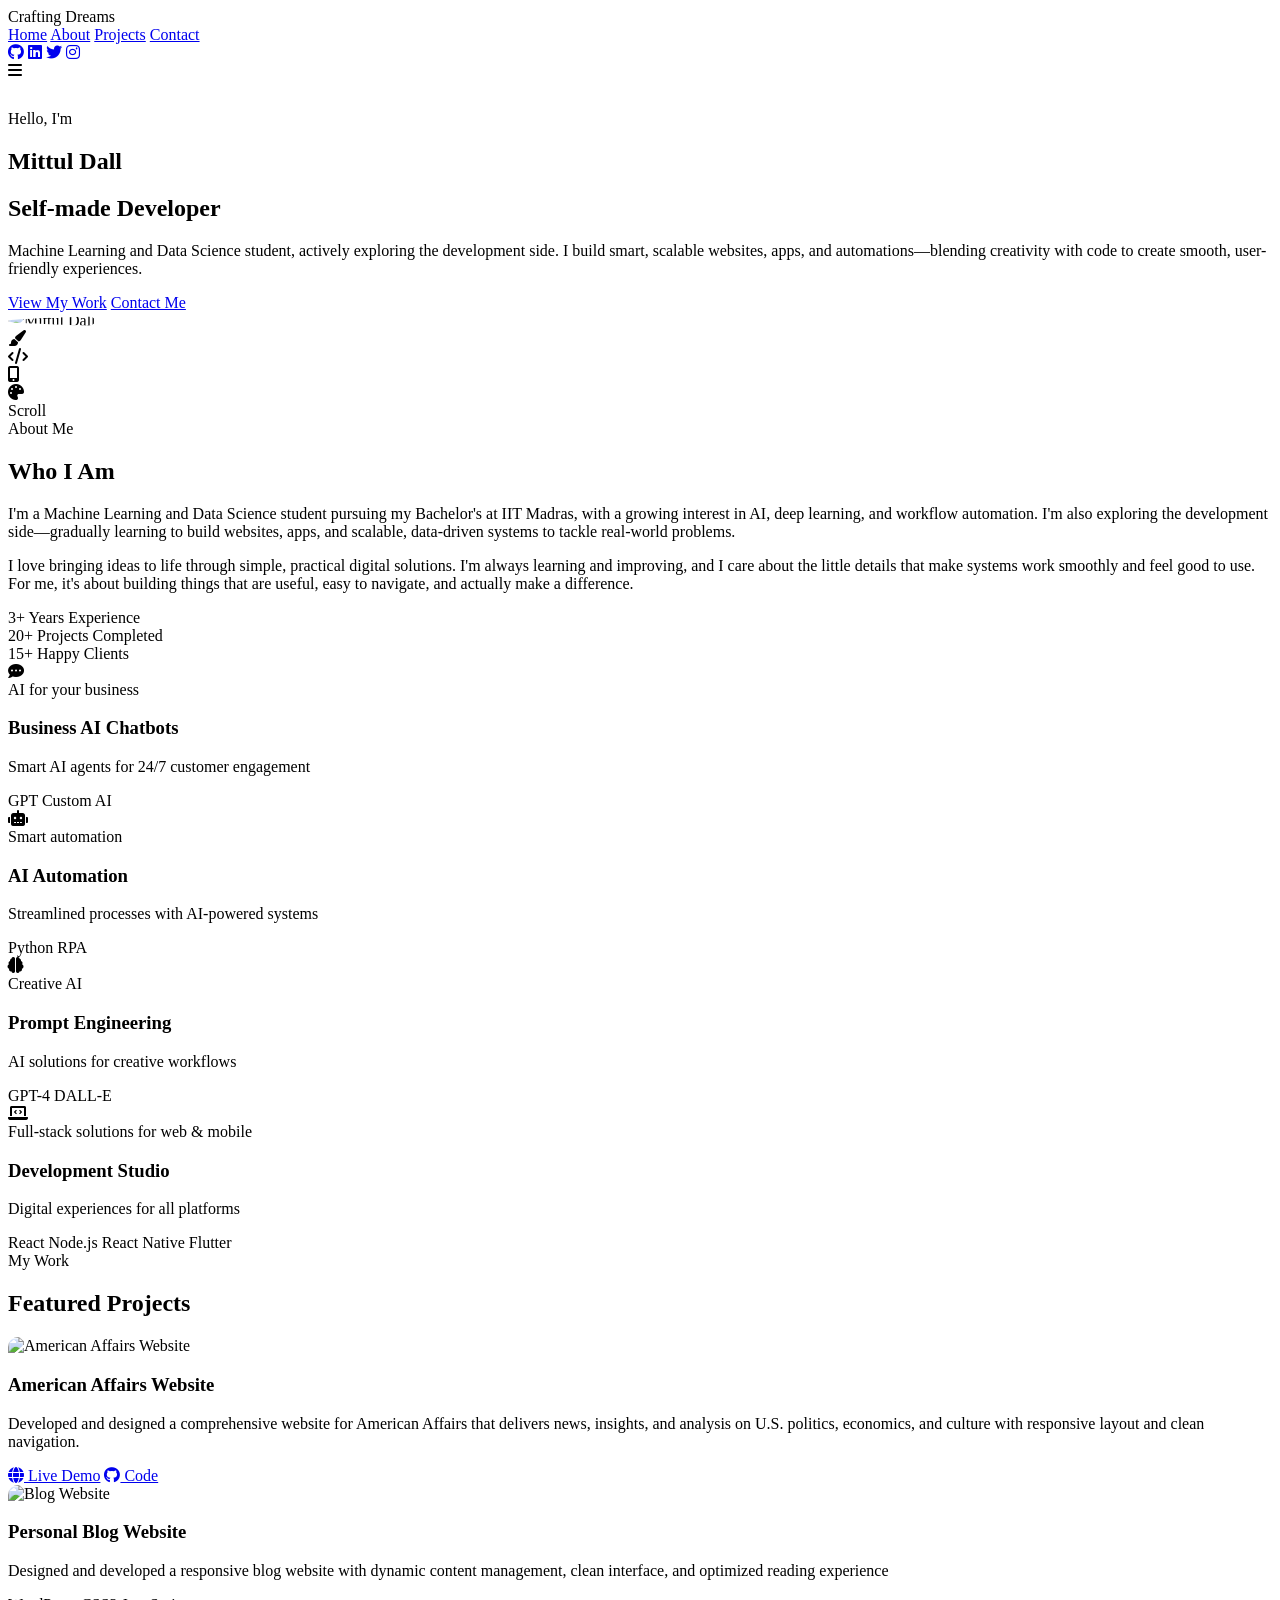
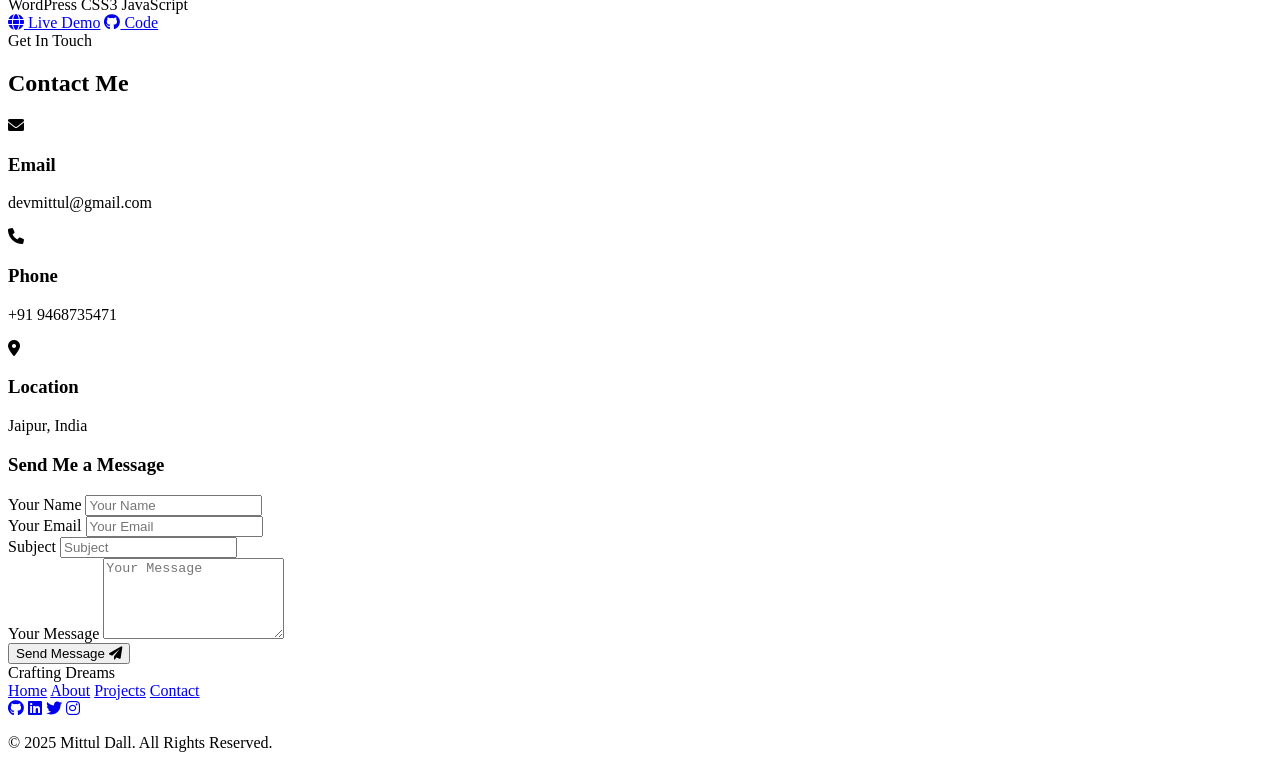
==== index.html @ f9910efc "Update website: Change 'Crafting Your Dreams' to 'Crafting Dreams' and fix navigation menu active st" ====
<!DOCTYPE html>
<!-- 
MAIN PORTFOLIO WEBSITE
This is the primary version of the portfolio with full features and styling.
-->
<html lang="en">
<head>
    <meta charset="UTF-8">
    <meta name="viewport" content="width=device-width, initial-scale=1.0, maximum-scale=1.0, user-scalable=no">
    <meta name="description" content="Mittul Dall - Creative Developer Portfolio showcasing web and app development projects">
    <title>My Portfolio | Creative Developer</title>
    
    <!-- Preload critical assets -->
    <link rel="preload" href="styles.css" as="style">
    <link rel="preload" href="web3.jpg" as="image">
    
    <link rel="stylesheet" href="styles.css">
    <link rel="stylesheet" href="https://cdnjs.cloudflare.com/ajax/libs/font-awesome/6.0.0/css/all.min.css">
    <link rel="preconnect" href="https://fonts.googleapis.com">
    <link rel="preconnect" href="https://fonts.gstatic.com" crossorigin>
    <link href="https://fonts.googleapis.com/css2?family=Poppins:wght@300;400;500;600;700;800&display=swap" rel="stylesheet">
</head>
<body>
    <div class="noise-overlay"></div>
    
    <!-- Navbar -->
    <nav>
        <div class="logo">
            <div class="glass-effect">
                <span>Crafting Dreams</span>
            </div>
        </div>
        <div class="menu-items">
            <div class="glass-effect">
                <a href="#home" class="active">Home</a>
                <a href="#about">About</a>
                <a href="#projects">Projects</a>
                <a href="#contact">Contact</a>
            </div>
        </div>
        <div class="social-icons">
            <div class="glass-effect">
                <a href="https://github.com" target="_blank" rel="noopener noreferrer"><i class="fab fa-github"></i></a>
                <a href="https://www.linkedin.com/in/immittul" target="_blank" rel="noopener noreferrer"><i class="fab fa-linkedin"></i></a>
                <a href="https://x.com/immittul?t=PJbpidlW1fuesGk-Flp80w&s=35" target="_blank" rel="noopener noreferrer"><i class="fab fa-twitter"></i></a>
                <a href="https://www.instagram.com/immittul/?igsh=eGRlY3hwYmtneWR5#" target="_blank" rel="noopener noreferrer"><i class="fab fa-instagram"></i></a>
            </div>
        </div>
        <div class="hamburger">
            <i class="fas fa-bars"></i>
        </div>
    </nav>

    <!-- Hero Section -->
    <section id="home" class="hero">
        <div class="container" style="padding-top: 30px;">
            <div class="animated-text">
                <div class="greeting">Hello, I'm</div>
                <h1 class="name">Mittul Dall</h1>
                <h2 class="profession"><span>Self-made</span> Developer</h2>
                <p class="description">Machine Learning and Data Science student, actively exploring the development side. I build smart, scalable websites, apps, and automations—blending creativity with code to create smooth, user-friendly experiences.</p>
                <div class="cta-buttons">
                    <a href="#projects" class="cta-primary">View My Work</a>
                    <a href="#contact" class="cta-secondary">Contact Me</a>
                </div>
            </div>
            <div class="hero-image">
                <div class="profile-image-container">
                    <div class="profile-image">
                        <!-- Profile image updated -->
                        <div class="profile-pic-container" style="border-radius: 50%; overflow: hidden;">
                          <img src="web3.jpg" alt="Mittul Dall" style="width: 100%; height: 100%; border-radius: 50%; object-fit: cover;">
                        </div>
                    </div>
                    <div class="orbiting-elements">
                        <div class="orbit-element html-icon"><i class="fas fa-paint-brush"></i></div>
                        <div class="orbit-element css-icon"><i class="fas fa-code"></i></div>
                        <div class="orbit-element js-icon"><i class="fas fa-mobile-alt"></i></div>
                        <div class="orbit-element react-icon"><i class="fas fa-palette"></i></div>
                    </div>
                </div>
            </div>
        </div>
        <div class="scroll-indicator">
            <span>Scroll</span>
            <div class="scroll-arrow"></div>
        </div>
    </section>

    <!-- About Section -->
    <section id="about" class="about">
        <div class="container">
            <div class="section-title">
                <span class="subtitle">About Me</span>
                <h2>Who I Am</h2>
            </div>
            <div class="about-content">
                <div class="about-text">
                    <p>I'm a Machine Learning and Data Science student pursuing my Bachelor's at IIT Madras, with a growing interest in AI, deep learning, and workflow automation. I'm also exploring the development side—gradually learning to build websites, apps, and scalable, data-driven systems to tackle real-world problems.</p>
                    <p>I love bringing ideas to life through simple, practical digital solutions. I'm always learning and improving, and I care about the little details that make systems work smoothly and feel good to use. For me, it's about building things that are useful, easy to navigate, and actually make a difference.</p>
                    <div class="stats">
                        <div class="stat-item">
                            <span class="stat-number">3+</span>
                            <span class="stat-label">Years Experience</span>
                        </div>
                        <div class="stat-item">
                            <span class="stat-number">20+</span>
                            <span class="stat-label">Projects Completed</span>
                        </div>
                        <div class="stat-item">
                            <span class="stat-number">15+</span>
                            <span class="stat-label">Happy Clients</span>
                        </div>
                    </div>
                </div>
            </div>
            <div class="about-cards">
                <div class="about-card glass-card chatbot-card">
                    <div class="card-icon"><i class="fas fa-comment-dots"></i></div>
                    <div class="chat-bubble">AI for your business</div>
                    <h3>Business AI Chatbots</h3>
                    <p>Smart AI agents for 24/7 customer engagement</p>
                    <div class="tech-tags">
                        <span>GPT</span>
                        <span>Custom AI</span>
                    </div>
                </div>
                <div class="about-card glass-card automation-card">
                    <div class="card-icon"><i class="fas fa-robot"></i></div>
                    <div class="chat-bubble">Smart automation</div>
                    <h3>AI Automation</h3>
                    <p>Streamlined processes with AI-powered systems</p>
                    <div class="tech-tags">
                        <span>Python</span>
                        <span>RPA</span>
                    </div>
                </div>
                <div class="about-card glass-card prompt-card">
                    <div class="card-icon"><i class="fas fa-brain"></i></div>
                    <div class="chat-bubble">Creative AI</div>
                    <h3>Prompt Engineering</h3>
                    <p>AI solutions for creative workflows</p>
                    <div class="tech-tags">
                        <span>GPT-4</span>
                        <span>DALL-E</span>
                    </div>
                </div>
                <div class="about-card glass-card dev-card">
                    <div class="card-icon"><i class="fas fa-laptop-code"></i></div>
                    <div class="chat-bubble">Full-stack solutions for web & mobile</div>
                    <h3>Development Studio</h3>
                    <p>Digital experiences for all platforms</p>
                    <div class="tech-tags">
                        <span>React</span>
                        <span>Node.js</span>
                        <span>React Native</span>
                        <span>Flutter</span>
                    </div>
                </div>

            </div>
        </div>
    </section>

    <!-- Projects Section -->
    <section id="projects" class="projects">
        <div class="section-title">
            <span class="subtitle">My Work</span>
            <h2>Featured Projects</h2>
        </div>
        <div class="projects-grid">
            <div class="project-card glass-card">
                <div class="project-image">
                    <img src="p1.png" alt="American Affairs Website" style="width: 100%; height: 100%; object-fit: cover; border-radius: 10px 10px 0 0;">
                </div>
                <div class="project-info">
                    <h3>American Affairs Website</h3>
                    <p>Developed and designed a comprehensive website for American Affairs that delivers news, insights, and analysis on U.S. politics, economics, and culture with responsive layout and clean navigation.</p>
                    <div class="project-links">
                        <a href="https://theamericanaffairs.com/" target="_blank" rel="noopener noreferrer" class="project-link"><i class="fas fa-globe"></i> Live Demo</a>
                        <a href="#" class="project-link"><i class="fab fa-github"></i> Code</a>
                    </div>
                </div>
            </div>
            <div class="project-card glass-card">
                <div class="project-image">
                    <img src="Author Logo Pen Writing.png" alt="Blog Website" style="width: 100%; height: 100%; object-fit: cover; border-radius: 10px 10px 0 0;">
                </div>
                <div class="project-info">
                    <h3>Personal Blog Website</h3>
                    <p>Designed and developed a responsive blog website with dynamic content management, clean interface, and optimized reading experience</p>
                    <div class="project-tech">
                        <span>WordPress</span>
                        <span>CSS3</span>
                        <span>JavaScript</span>
                    </div>
                    <div class="project-links">
                        <a href="#" class="project-link"><i class="fas fa-globe"></i> Live Demo</a>
                        <a href="#" class="project-link"><i class="fab fa-github"></i> Code</a>
                    </div>
                </div>
            </div>
        </div>
    </section>

    <!-- Contact Section -->
    <section id="contact" class="contact">
        <div class="container">
            <div class="section-title">
                <span class="subtitle">Get In Touch</span>
                <h2>Contact Me</h2>
            </div>
            <div class="contact-container">
                <div class="contact-info glass-card">
                    <div class="contact-item">
                        <div class="contact-icon">
                            <i class="fas fa-envelope"></i>
                        </div>
                        <div class="contact-details">
                            <h3>Email</h3>
                            <p>devmittul@gmail.com</p>
                        </div>
                    </div>
                    <div class="contact-divider"></div>
                    <div class="contact-item">
                        <div class="contact-icon">
                            <i class="fas fa-phone"></i>
                        </div>
                        <div class="contact-details">
                            <h3>Phone</h3>
                            <p>+91 9468735471</p>
                        </div>
                    </div>
                    <div class="contact-divider"></div>
                    <div class="contact-item">
                        <div class="contact-icon">
                            <i class="fas fa-map-marker-alt"></i>
                        </div>
                        <div class="contact-details">
                            <h3>Location</h3>
                            <p>Jaipur, India</p>
                        </div>
                    </div>
                </div>
                <div class="contact-form glass-card">
                    <h3>Send Me a Message</h3>
                    <form id="contactForm" action="https://formsubmit.co/devmittul@gmail.com" method="POST" autocomplete="on">
                        <!-- FormSubmit configuration -->
                        <input type="hidden" name="_subject" value="New message from your portfolio website!">
                        <input type="hidden" name="_captcha" value="false">
                        <input type="hidden" name="_next" value="thankyou.html">
                        <input type="hidden" name="_honey" style="display:none">
                        
                        <!-- Form fields -->
                        <div class="form-group">
                            <label for="name" class="visually-hidden">Your Name</label>
                            <input type="text" id="name" name="name" placeholder="Your Name" required autocomplete="name">
                        </div>
                        <div class="form-group">
                            <label for="email" class="visually-hidden">Your Email</label>
                            <input type="email" id="email" name="email" placeholder="Your Email" required autocomplete="email">
                        </div>
                        <div class="form-group">
                            <label for="subject" class="visually-hidden">Subject</label>
                            <input type="text" id="subject" name="subject" placeholder="Subject" required>
                        </div>
                        <div class="form-group">
                            <label for="message" class="visually-hidden">Your Message</label>
                            <textarea id="message" name="message" placeholder="Your Message" required rows="5"></textarea>
                        </div>
                        <button type="submit" class="submit-btn">Send Message <i class="fas fa-paper-plane"></i></button>
                    </form>
                </div>
            </div>
        </div>
    </section>

    <!-- Footer -->
    <footer>
        <div class="footer-content">
            <div class="footer-logo">
                <span>Crafting Dreams</span>
            </div>
            <div class="footer-links">
                <a href="#home">Home</a>
                <a href="#about">About</a>
                <a href="#projects">Projects</a>
                <a href="#contact">Contact</a>
            </div>
            <div class="footer-social">
                <a href="https://github.com" target="_blank" rel="noopener noreferrer"><i class="fab fa-github"></i></a>
                <a href="https://www.linkedin.com/in/immittul" target="_blank" rel="noopener noreferrer"><i class="fab fa-linkedin"></i></a>
                <a href="https://x.com/immittul?t=PJbpidlW1fuesGk-Flp80w&s=35" target="_blank" rel="noopener noreferrer"><i class="fab fa-twitter"></i></a>
                <a href="https://www.instagram.com/immittul/?igsh=eGRlY3hwYmtneWR5#" target="_blank" rel="noopener noreferrer"><i class="fab fa-instagram"></i></a>
            </div>
        </div>
        <div class="footer-bottom">
            <p>&copy; 2025 Mittul Dall. All Rights Reserved.</p>
        </div>
    </footer>

    <!-- Cursor Animation -->
    <div class="custom-cursor"></div>

    <!-- Scripts -->
    <script src="https://cdnjs.cloudflare.com/ajax/libs/gsap/3.11.4/gsap.min.js"></script>
    <script src="https://cdnjs.cloudflare.com/ajax/libs/gsap/3.11.4/ScrollTrigger.min.js"></script>
    <script>
        // Fallback for when GSAP isn't loaded
        if (typeof gsap === 'undefined') {
            console.warn('GSAP not loaded. Using basic functionality.');
            document.addEventListener('DOMContentLoaded', function() {
                document.body.style.display = 'block';
                document.body.style.opacity = '1';
            });
        }
    </script>
    <script src="script.js"></script>
</body>
</html>
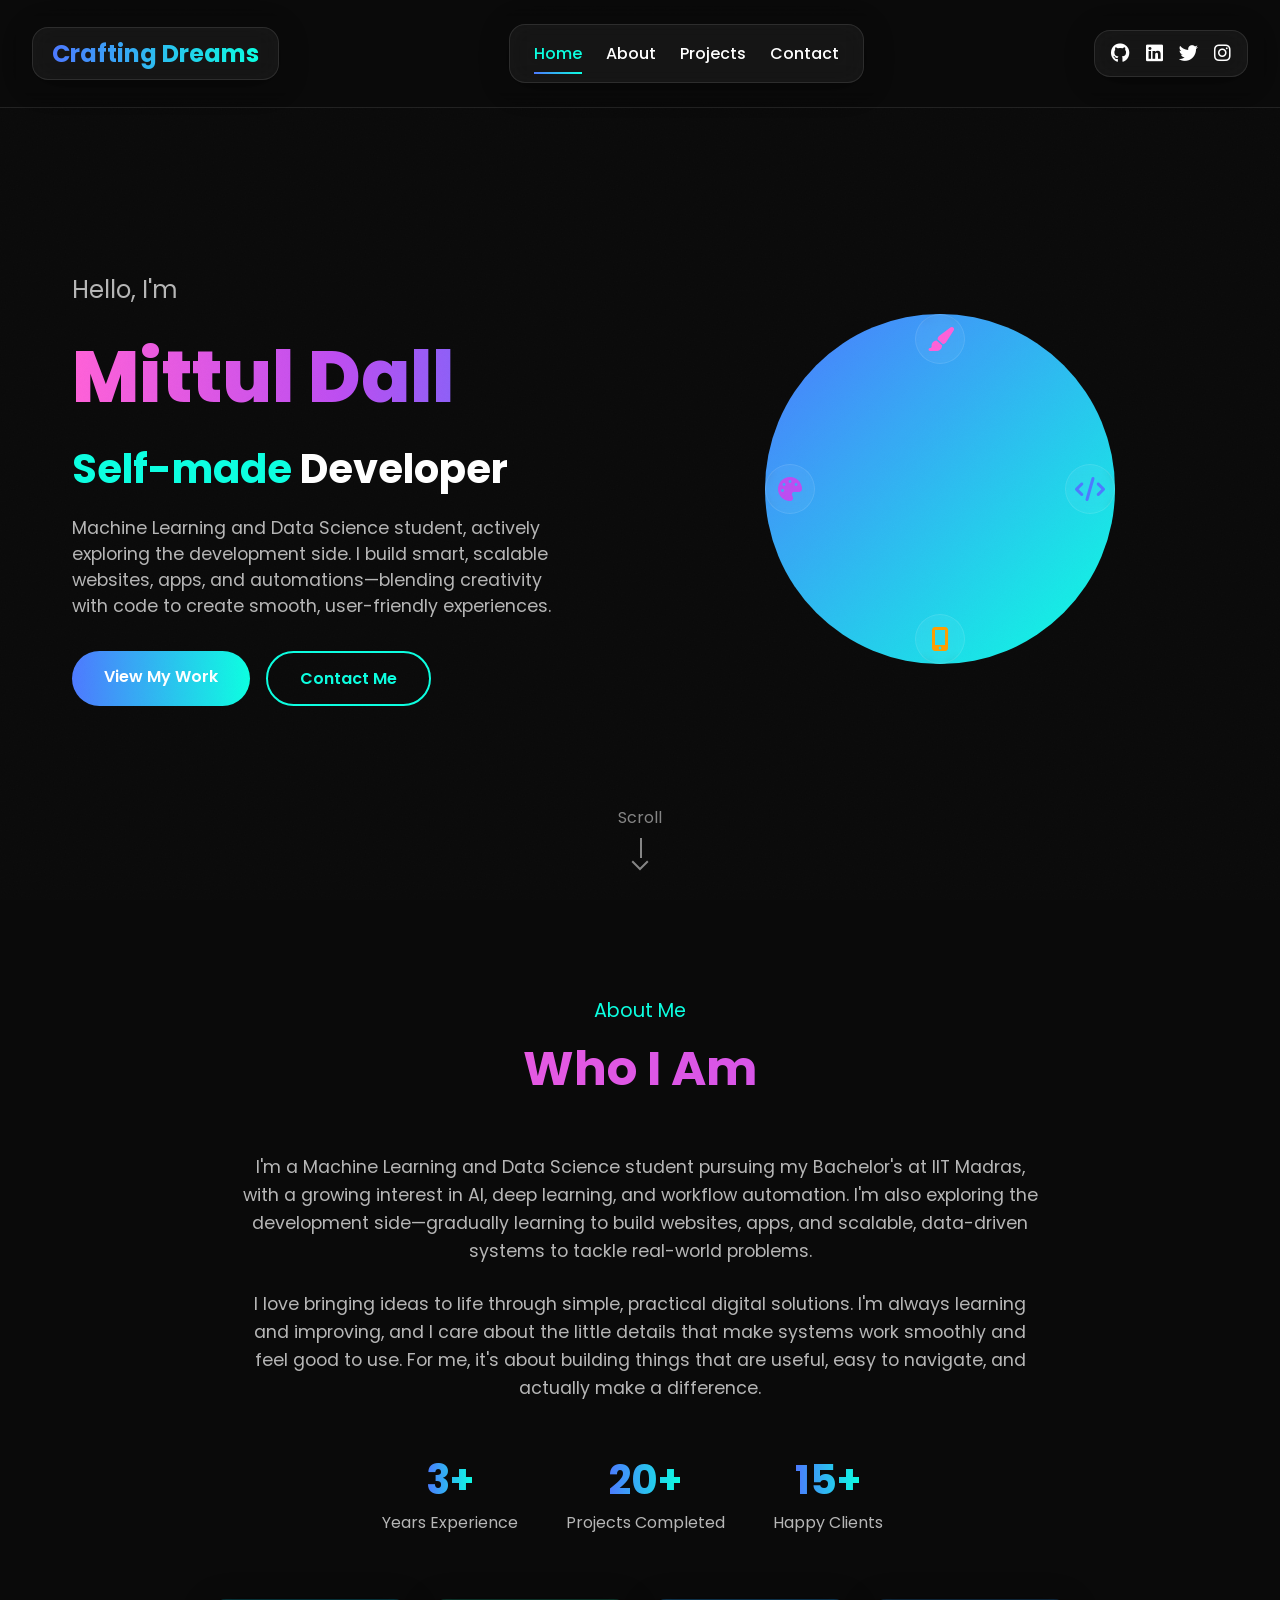
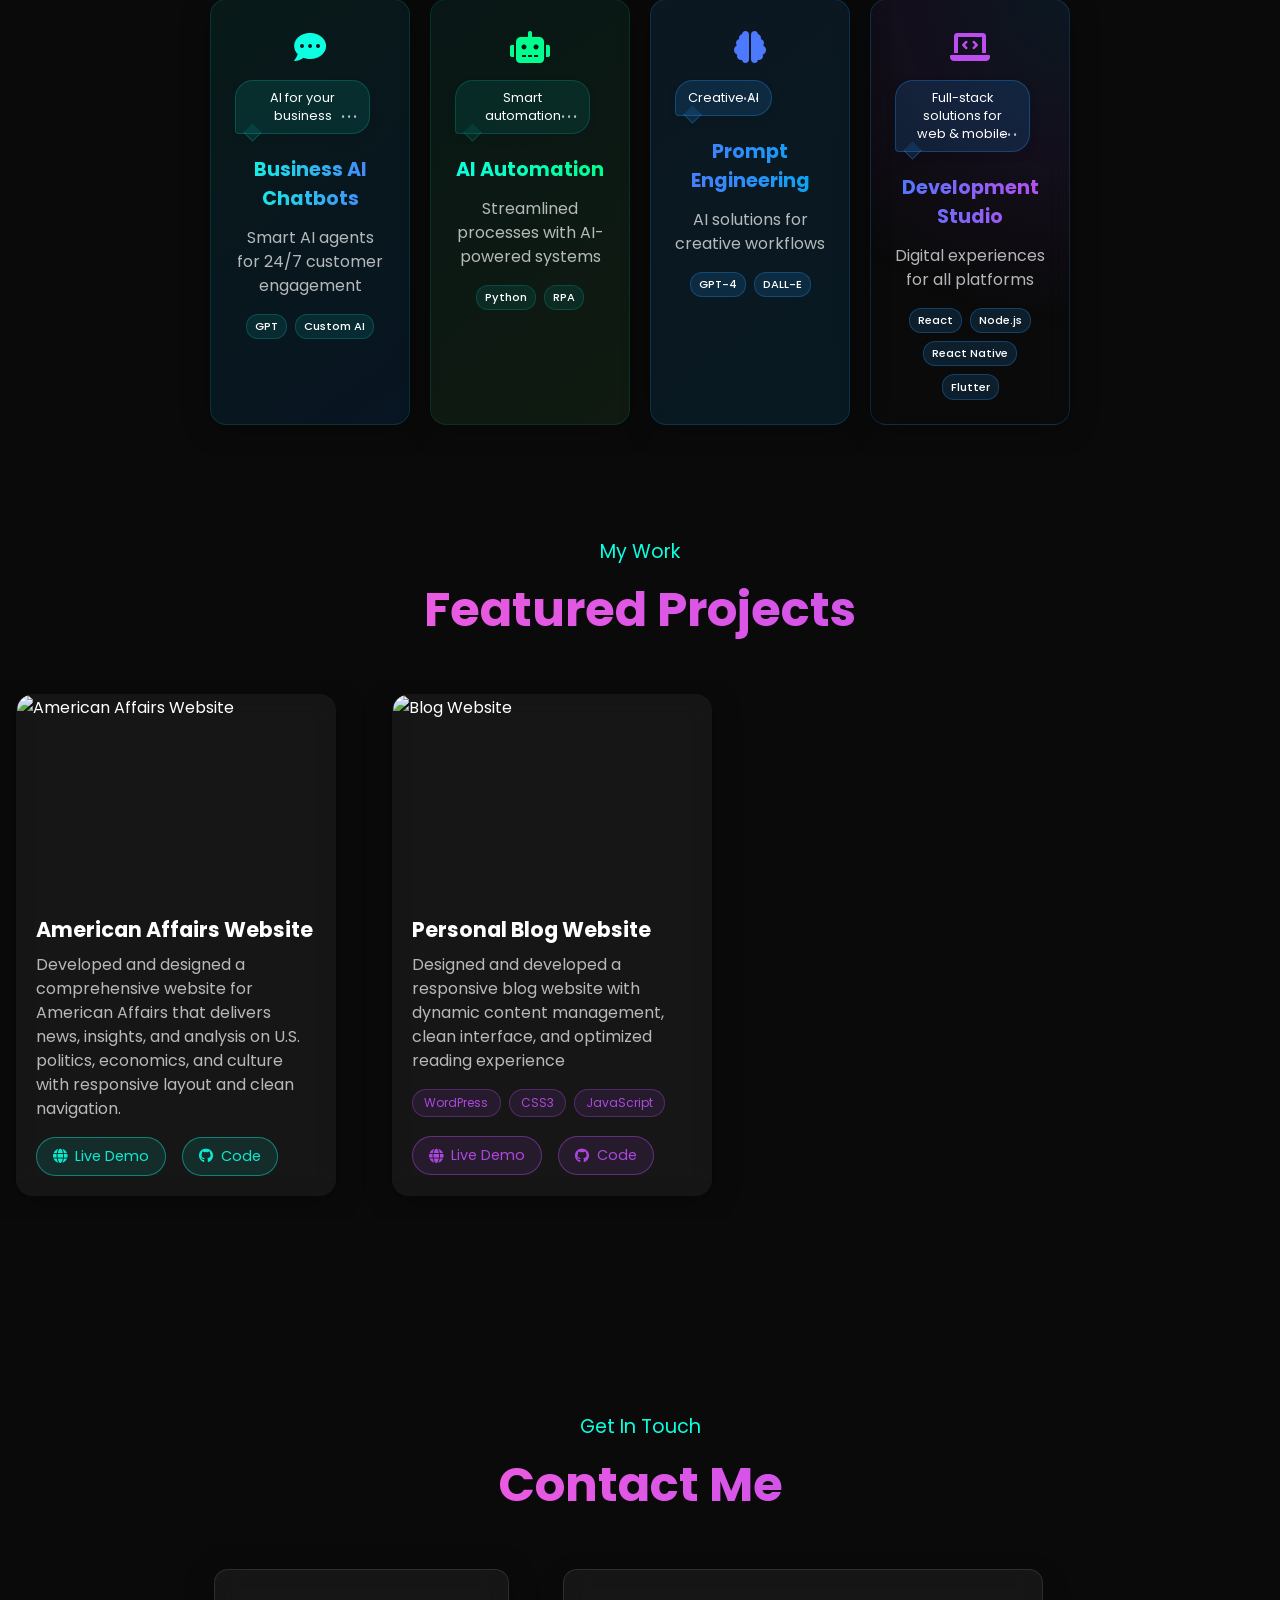
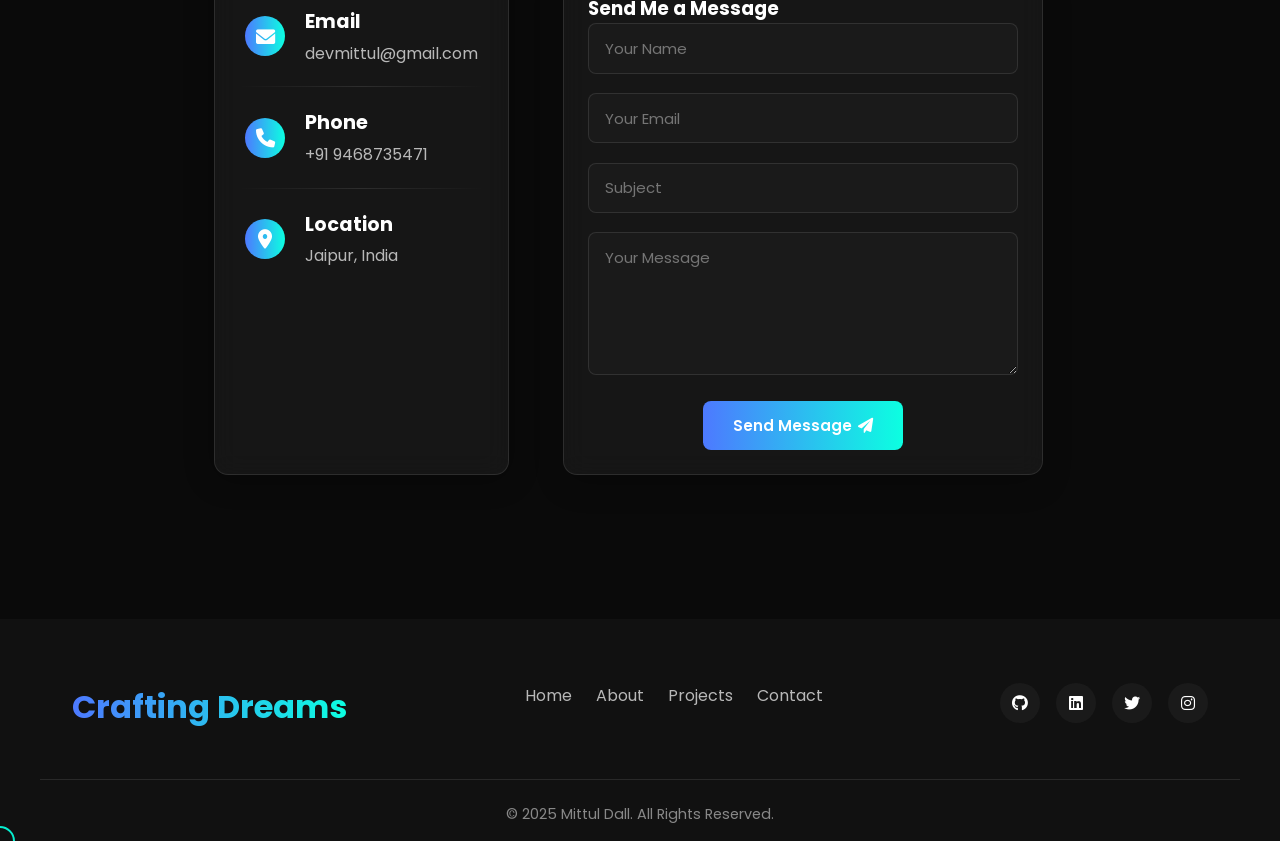
==== commit 4de91992: "feat: remove hamburger/mobile slide menu from HTML, JS, and CSS" ====
--- a/index.html
+++ b/index.html
@@ -4,25 +4,29 @@
 This is the primary version of the portfolio with full features and styling.
 -->
 <html lang="en">
+
 <head>
     <meta charset="UTF-8">
     <meta name="viewport" content="width=device-width, initial-scale=1.0, maximum-scale=1.0, user-scalable=no">
-    <meta name="description" content="Mittul Dall - Creative Developer Portfolio showcasing web and app development projects">
+    <meta name="description"
+        content="Mittul Dall - Creative Developer Portfolio showcasing web and app development projects">
     <title>My Portfolio | Creative Developer</title>
-    
+
     <!-- Preload critical assets -->
     <link rel="preload" href="styles.css" as="style">
     <link rel="preload" href="web3.jpg" as="image">
-    
+
     <link rel="stylesheet" href="styles.css">
     <link rel="stylesheet" href="https://cdnjs.cloudflare.com/ajax/libs/font-awesome/6.0.0/css/all.min.css">
     <link rel="preconnect" href="https://fonts.googleapis.com">
     <link rel="preconnect" href="https://fonts.gstatic.com" crossorigin>
-    <link href="https://fonts.googleapis.com/css2?family=Poppins:wght@300;400;500;600;700;800&display=swap" rel="stylesheet">
+    <link href="https://fonts.googleapis.com/css2?family=Poppins:wght@300;400;500;600;700;800&display=swap"
+        rel="stylesheet">
 </head>
+
 <body>
     <div class="noise-overlay"></div>
-    
+
     <!-- Navbar -->
     <nav>
         <div class="logo">
@@ -41,14 +45,15 @@
         <div class="social-icons">
             <div class="glass-effect">
                 <a href="https://github.com" target="_blank" rel="noopener noreferrer"><i class="fab fa-github"></i></a>
-                <a href="https://www.linkedin.com/in/immittul" target="_blank" rel="noopener noreferrer"><i class="fab fa-linkedin"></i></a>
-                <a href="https://x.com/immittul?t=PJbpidlW1fuesGk-Flp80w&s=35" target="_blank" rel="noopener noreferrer"><i class="fab fa-twitter"></i></a>
-                <a href="https://www.instagram.com/immittul/?igsh=eGRlY3hwYmtneWR5#" target="_blank" rel="noopener noreferrer"><i class="fab fa-instagram"></i></a>
-            </div>
-        </div>
-        <div class="hamburger">
-            <i class="fas fa-bars"></i>
-        </div>
+                <a href="https://www.linkedin.com/in/immittul" target="_blank" rel="noopener noreferrer"><i
+                        class="fab fa-linkedin"></i></a>
+                <a href="https://x.com/immittul?t=PJbpidlW1fuesGk-Flp80w&s=35" target="_blank"
+                    rel="noopener noreferrer"><i class="fab fa-twitter"></i></a>
+                <a href="https://www.instagram.com/immittul/?igsh=eGRlY3hwYmtneWR5#" target="_blank"
+                    rel="noopener noreferrer"><i class="fab fa-instagram"></i></a>
+            </div>
+        </div>
+
     </nav>
 
     <!-- Hero Section -->
@@ -58,7 +63,9 @@
                 <div class="greeting">Hello, I'm</div>
                 <h1 class="name">Mittul Dall</h1>
                 <h2 class="profession"><span>Self-made</span> Developer</h2>
-                <p class="description">Machine Learning and Data Science student, actively exploring the development side. I build smart, scalable websites, apps, and automations—blending creativity with code to create smooth, user-friendly experiences.</p>
+                <p class="description">Machine Learning and Data Science student, actively exploring the development
+                    side. I build smart, scalable websites, apps, and automations—blending creativity with code to
+                    create smooth, user-friendly experiences.</p>
                 <div class="cta-buttons">
                     <a href="#projects" class="cta-primary">View My Work</a>
                     <a href="#contact" class="cta-secondary">Contact Me</a>
@@ -69,7 +76,8 @@
                     <div class="profile-image">
                         <!-- Profile image updated -->
                         <div class="profile-pic-container" style="border-radius: 50%; overflow: hidden;">
-                          <img src="web3.jpg" alt="Mittul Dall" style="width: 100%; height: 100%; border-radius: 50%; object-fit: cover;">
+                            <img src="web3.jpg" alt="Mittul Dall"
+                                style="width: 100%; height: 100%; border-radius: 50%; object-fit: cover;">
                         </div>
                     </div>
                     <div class="orbiting-elements">
@@ -96,8 +104,14 @@
             </div>
             <div class="about-content">
                 <div class="about-text">
-                    <p>I'm a Machine Learning and Data Science student pursuing my Bachelor's at IIT Madras, with a growing interest in AI, deep learning, and workflow automation. I'm also exploring the development side—gradually learning to build websites, apps, and scalable, data-driven systems to tackle real-world problems.</p>
-                    <p>I love bringing ideas to life through simple, practical digital solutions. I'm always learning and improving, and I care about the little details that make systems work smoothly and feel good to use. For me, it's about building things that are useful, easy to navigate, and actually make a difference.</p>
+                    <p>I'm a Machine Learning and Data Science student pursuing my Bachelor's at IIT Madras, with a
+                        growing interest in AI, deep learning, and workflow automation. I'm also exploring the
+                        development side—gradually learning to build websites, apps, and scalable, data-driven systems
+                        to tackle real-world problems.</p>
+                    <p>I love bringing ideas to life through simple, practical digital solutions. I'm always learning
+                        and improving, and I care about the little details that make systems work smoothly and feel good
+                        to use. For me, it's about building things that are useful, easy to navigate, and actually make
+                        a difference.</p>
                     <div class="stats">
                         <div class="stat-item">
                             <span class="stat-number">3+</span>
@@ -171,24 +185,30 @@
         <div class="projects-grid">
             <div class="project-card glass-card">
                 <div class="project-image">
-                    <img src="p1.png" alt="American Affairs Website" style="width: 100%; height: 100%; object-fit: cover; border-radius: 10px 10px 0 0;">
+                    <img src="p1.png" alt="American Affairs Website"
+                        style="width: 100%; height: 100%; object-fit: cover; border-radius: 10px 10px 0 0;">
                 </div>
                 <div class="project-info">
                     <h3>American Affairs Website</h3>
-                    <p>Developed and designed a comprehensive website for American Affairs that delivers news, insights, and analysis on U.S. politics, economics, and culture with responsive layout and clean navigation.</p>
+                    <p>Developed and designed a comprehensive website for American Affairs that delivers news, insights,
+                        and analysis on U.S. politics, economics, and culture with responsive layout and clean
+                        navigation.</p>
                     <div class="project-links">
-                        <a href="https://theamericanaffairs.com/" target="_blank" rel="noopener noreferrer" class="project-link"><i class="fas fa-globe"></i> Live Demo</a>
+                        <a href="https://theamericanaffairs.com/" target="_blank" rel="noopener noreferrer"
+                            class="project-link"><i class="fas fa-globe"></i> Live Demo</a>
                         <a href="#" class="project-link"><i class="fab fa-github"></i> Code</a>
                     </div>
                 </div>
             </div>
             <div class="project-card glass-card">
                 <div class="project-image">
-                    <img src="Author Logo Pen Writing.png" alt="Blog Website" style="width: 100%; height: 100%; object-fit: cover; border-radius: 10px 10px 0 0;">
+                    <img src="Author Logo Pen Writing.png" alt="Blog Website"
+                        style="width: 100%; height: 100%; object-fit: cover; border-radius: 10px 10px 0 0;">
                 </div>
                 <div class="project-info">
                     <h3>Personal Blog Website</h3>
-                    <p>Designed and developed a responsive blog website with dynamic content management, clean interface, and optimized reading experience</p>
+                    <p>Designed and developed a responsive blog website with dynamic content management, clean
+                        interface, and optimized reading experience</p>
                     <div class="project-tech">
                         <span>WordPress</span>
                         <span>CSS3</span>
@@ -244,21 +264,24 @@
                 </div>
                 <div class="contact-form glass-card">
                     <h3>Send Me a Message</h3>
-                    <form id="contactForm" action="https://formsubmit.co/devmittul@gmail.com" method="POST" autocomplete="on">
+                    <form id="contactForm" action="https://formsubmit.co/devmittul@gmail.com" method="POST"
+                        autocomplete="on">
                         <!-- FormSubmit configuration -->
                         <input type="hidden" name="_subject" value="New message from your portfolio website!">
                         <input type="hidden" name="_captcha" value="false">
                         <input type="hidden" name="_next" value="thankyou.html">
                         <input type="hidden" name="_honey" style="display:none">
-                        
+
                         <!-- Form fields -->
                         <div class="form-group">
                             <label for="name" class="visually-hidden">Your Name</label>
-                            <input type="text" id="name" name="name" placeholder="Your Name" required autocomplete="name">
+                            <input type="text" id="name" name="name" placeholder="Your Name" required
+                                autocomplete="name">
                         </div>
                         <div class="form-group">
                             <label for="email" class="visually-hidden">Your Email</label>
-                            <input type="email" id="email" name="email" placeholder="Your Email" required autocomplete="email">
+                            <input type="email" id="email" name="email" placeholder="Your Email" required
+                                autocomplete="email">
                         </div>
                         <div class="form-group">
                             <label for="subject" class="visually-hidden">Subject</label>
@@ -266,9 +289,11 @@
                         </div>
                         <div class="form-group">
                             <label for="message" class="visually-hidden">Your Message</label>
-                            <textarea id="message" name="message" placeholder="Your Message" required rows="5"></textarea>
-                        </div>
-                        <button type="submit" class="submit-btn">Send Message <i class="fas fa-paper-plane"></i></button>
+                            <textarea id="message" name="message" placeholder="Your Message" required
+                                rows="5"></textarea>
+                        </div>
+                        <button type="submit" class="submit-btn">Send Message <i
+                                class="fas fa-paper-plane"></i></button>
                     </form>
                 </div>
             </div>
@@ -289,9 +314,12 @@
             </div>
             <div class="footer-social">
                 <a href="https://github.com" target="_blank" rel="noopener noreferrer"><i class="fab fa-github"></i></a>
-                <a href="https://www.linkedin.com/in/immittul" target="_blank" rel="noopener noreferrer"><i class="fab fa-linkedin"></i></a>
-                <a href="https://x.com/immittul?t=PJbpidlW1fuesGk-Flp80w&s=35" target="_blank" rel="noopener noreferrer"><i class="fab fa-twitter"></i></a>
-                <a href="https://www.instagram.com/immittul/?igsh=eGRlY3hwYmtneWR5#" target="_blank" rel="noopener noreferrer"><i class="fab fa-instagram"></i></a>
+                <a href="https://www.linkedin.com/in/immittul" target="_blank" rel="noopener noreferrer"><i
+                        class="fab fa-linkedin"></i></a>
+                <a href="https://x.com/immittul?t=PJbpidlW1fuesGk-Flp80w&s=35" target="_blank"
+                    rel="noopener noreferrer"><i class="fab fa-twitter"></i></a>
+                <a href="https://www.instagram.com/immittul/?igsh=eGRlY3hwYmtneWR5#" target="_blank"
+                    rel="noopener noreferrer"><i class="fab fa-instagram"></i></a>
             </div>
         </div>
         <div class="footer-bottom">
@@ -309,7 +337,7 @@
         // Fallback for when GSAP isn't loaded
         if (typeof gsap === 'undefined') {
             console.warn('GSAP not loaded. Using basic functionality.');
-            document.addEventListener('DOMContentLoaded', function() {
+            document.addEventListener('DOMContentLoaded', function () {
                 document.body.style.display = 'block';
                 document.body.style.opacity = '1';
             });
@@ -317,4 +345,5 @@
     </script>
     <script src="script.js"></script>
 </body>
-</html>
+
+</html>
--- a/styles.css
+++ b/styles.css
@@ -0,0 +1,2794 @@
+/* Variables */
+:root {
+  /* Dark Theme Base Colors */
+  --bg-primary: #0a0a0a;
+  --bg-secondary: #111111;
+  --bg-tertiary: #1a1a1a;
+
+  /* Crayon Vibrant Colors */
+  --crayon-pink: #ff61d8;
+  --crayon-purple: #bd4df1;
+  --crayon-blue: #4d79ff;
+  --crayon-lightblue: #03a9f4;
+  --crayon-teal: #0cffe1;
+  --crayon-green: #00ff8f;
+  --crayon-yellow: #ffee00;
+  --crayon-orange: #ff9e00;
+  --crayon-red: #ff5757;
+
+  /* Glass Effect Colors */
+  --glass-bg: rgba(255, 255, 255, 0.05);
+  --glass-border: rgba(255, 255, 255, 0.1);
+  --glass-highlight: rgba(255, 255, 255, 0.15);
+  --glass-shadow: rgba(0, 0, 0, 0.3);
+
+  /* Text Colors */
+  --text-primary: #ffffff;
+  --text-secondary: rgba(255, 255, 255, 0.7);
+  --text-tertiary: rgba(255, 255, 255, 0.5);
+
+  /* Fonts */
+  --font-primary: 'Poppins', sans-serif;
+
+  /* Breakpoints */
+  --mobile-sm: 320px;
+  --mobile: 480px;
+  --tablet: 768px;
+  --desktop: 1024px;
+  --desktop-lg: 1200px;
+}
+
+/* Global Styles */
+* {
+  margin: 0;
+  padding: 0;
+  box-sizing: border-box;
+}
+
+/* Animation-ready class for elements that will be animated */
+.animate-on-scroll {
+  opacity: 1;
+  /* Changed from 0 to prevent disappearing effect */
+}
+
+/* Card animation - no disappearing effect */
+.glass-card {
+  opacity: 1;
+  transform: translateY(0);
+  transition: transform 0.8s cubic-bezier(0.34, 1.56, 0.64, 1);
+}
+
+/* Remove staggered delays */
+.about-card:nth-child(1),
+.project-card:nth-child(1) {
+  transition-delay: 0s;
+}
+
+.about-card:nth-child(2),
+.project-card:nth-child(2) {
+  transition-delay: 0s;
+}
+
+.about-card:nth-child(3),
+.project-card:nth-child(3) {
+  transition-delay: 0s;
+}
+
+.about-card:nth-child(4),
+.project-card:nth-child(4) {
+  transition-delay: 0s;
+}
+
+html {
+  scroll-behavior: smooth;
+  font-size: 16px;
+}
+
+body {
+  font-family: var(--font-primary);
+  background-color: var(--bg-primary);
+  color: var(--text-primary);
+  overflow-x: hidden;
+  position: relative;
+  display: block;
+  visibility: visible;
+}
+
+a {
+  text-decoration: none;
+  color: inherit;
+  transition: all 0.3s ease;
+}
+
+ul,
+li {
+  list-style: none;
+}
+
+.container {
+  width: 100%;
+  max-width: 1200px;
+  margin: 0 auto;
+  padding: 0 2rem;
+  box-sizing: border-box;
+}
+
+@media (max-width: 480px) {
+  .container {
+    padding: 0 1rem;
+  }
+}
+
+section {
+  padding: 6rem 0;
+  position: relative;
+}
+
+/* Noise Overlay */
+.noise-overlay {
+  position: fixed;
+  top: 0;
+  left: 0;
+  width: 100%;
+  height: 100%;
+  background-image: url('[data-uri]');
+  pointer-events: none;
+  z-index: 100;
+  opacity: 0.4;
+}
+
+/* Glass Effect Styles */
+.glass-effect,
+.glass-card {
+  background: var(--glass-bg);
+  backdrop-filter: blur(12px);
+  -webkit-backdrop-filter: blur(12px);
+  border-radius: 16px;
+  border: 1px solid var(--glass-border);
+  box-shadow: 0 4px 30px var(--glass-shadow);
+  overflow: hidden;
+  position: relative;
+  will-change: transform;
+  /* Add will-change for better performance */
+  transform: translateZ(0);
+  /* Force hardware acceleration */
+}
+
+.glass-effect::before,
+.glass-card::before {
+  content: '';
+  position: absolute;
+  top: 0;
+  left: -50%;
+  width: 100%;
+  height: 100%;
+  background: linear-gradient(90deg,
+      transparent,
+      var(--glass-highlight),
+      transparent);
+  transform: skewX(-25deg);
+  transition: 0.5s;
+  opacity: 0;
+}
+
+.glass-effect:hover::before,
+.glass-card:hover::before {
+  left: 100%;
+  opacity: 0.3;
+}
+
+/* Enhanced glass card effects with neon */
+.glass-card {
+  transition: all 0.5s cubic-bezier(0.175, 0.885, 0.32, 1.275);
+  position: relative;
+  overflow: hidden;
+  z-index: 1;
+  box-shadow: 0 10px 30px rgba(0, 0, 0, 0.2);
+  border: 1px solid transparent;
+  background: rgba(10, 10, 10, 0.5);
+}
+
+/* Neon border effect */
+.glass-card::after {
+  content: '';
+  position: absolute;
+  inset: 0;
+  background: radial-gradient(circle at top right,
+      rgba(255, 255, 255, 0.1),
+      transparent 70%);
+  opacity: 0;
+  transition: opacity 0.5s ease;
+  z-index: -1;
+  box-shadow: 0 0 15px 2px rgba(12, 255, 225, 0.3);
+}
+
+.glass-card:hover {
+  transform: translateY(-15px) scale(1.02);
+  box-shadow:
+    0 0 5px rgba(12, 255, 225, 0.3),
+    0 0 15px rgba(12, 255, 225, 0.2),
+    0 0 30px rgba(12, 255, 225, 0.1);
+  border: 1px solid rgba(12, 255, 225, 0.5);
+  animation: neonPulse 2s infinite alternate;
+}
+
+@keyframes neonPulse {
+  0% {
+    box-shadow:
+      0 0 5px rgba(12, 255, 225, 0.3),
+      0 0 15px rgba(12, 255, 225, 0.2),
+      0 0 30px rgba(12, 255, 225, 0.1);
+  }
+
+  100% {
+    box-shadow:
+      0 0 10px rgba(12, 255, 225, 0.5),
+      0 0 25px rgba(12, 255, 225, 0.3),
+      0 0 50px rgba(12, 255, 225, 0.2);
+  }
+}
+
+.glass-card:hover::after {
+  opacity: 1;
+}
+
+/* Particle effects for cards */
+.glass-card::before {
+  content: '';
+  position: absolute;
+  top: -50%;
+  left: -50%;
+  width: 200%;
+  height: 200%;
+  background-image:
+    radial-gradient(circle at 30% 20%, rgba(255, 255, 255, 0.1) 0%, transparent 8%),
+    radial-gradient(circle at 70% 60%, rgba(255, 255, 255, 0.1) 0%, transparent 10%),
+    radial-gradient(circle at 40% 80%, rgba(255, 255, 255, 0.08) 0%, transparent 15%),
+    radial-gradient(circle at 80% 10%, rgba(255, 255, 255, 0.08) 0%, transparent 12%);
+  opacity: 0;
+  transition: opacity 0.5s ease, transform 10s linear;
+  z-index: -1;
+  pointer-events: none;
+}
+
+.glass-card:hover::before {
+  opacity: 1;
+  transform: rotate(10deg);
+  animation: particleFloat 15s infinite linear;
+}
+
+@keyframes particleFloat {
+  0% {
+    transform: translateY(0) rotate(0deg);
+  }
+
+  50% {
+    transform: translateY(-20px) rotate(5deg);
+  }
+
+  100% {
+    transform: translateY(0) rotate(10deg);
+  }
+}
+
+/* Navbar */
+nav {
+  display: flex;
+  justify-content: space-between;
+  align-items: center;
+  padding: 1.5rem 2rem;
+  position: fixed;
+  top: 0;
+  left: 0;
+  width: 100%;
+  z-index: 1000;
+  backdrop-filter: blur(10px);
+  -webkit-backdrop-filter: blur(10px);
+  border-bottom: 1px solid var(--glass-border);
+  background: rgba(10, 10, 10, 0.8);
+}
+
+.logo .glass-effect {
+  padding: 0.5rem 1.2rem;
+}
+
+.logo span {
+  font-weight: 700;
+  font-size: 1.5rem;
+  background: linear-gradient(to right, var(--crayon-blue), var(--crayon-teal));
+  -webkit-background-clip: text;
+  -webkit-text-fill-color: transparent;
+  background-clip: text;
+}
+
+.menu-items .glass-effect {
+  display: flex;
+  gap: 1.5rem;
+  padding: 0.5rem 1.5rem;
+  position: relative;
+  /* Add position relative */
+  z-index: 10;
+  /* Add z-index to ensure it stays above content when scrolling */
+}
+
+.menu-items a {
+  position: relative;
+  font-weight: 500;
+  padding: 0.5rem 0;
+  z-index: 2;
+  /* Ensure links are clickable */
+  display: inline-block;
+  /* Better touch/click target */
+}
+
+.menu-items a::after {
+  content: '';
+  position: absolute;
+  bottom: 0;
+  left: 0;
+  width: 0;
+  height: 2px;
+  background: linear-gradient(to right, var(--crayon-blue), var(--crayon-teal));
+  transition: width 0.3s ease;
+}
+
+.menu-items a:hover::after,
+.menu-items a.active::after {
+  width: 100%;
+}
+
+.menu-items a.active {
+  color: var(--crayon-teal);
+}
+
+.social-icons .glass-effect {
+  display: flex;
+  gap: 1rem;
+  padding: 0.5rem 1rem;
+}
+
+.social-icons a {
+  font-size: 1.2rem;
+  transition: color 0.3s ease;
+}
+
+.social-icons a:hover {
+  color: var(--crayon-teal);
+}
+
+/* Hero Section */
+.hero {
+  min-height: 100vh;
+  display: flex;
+  flex-direction: column;
+  justify-content: center;
+  position: relative;
+  overflow: hidden;
+  padding: 6rem 0 3rem;
+}
+
+.hero .container {
+  display: flex;
+  align-items: center;
+  justify-content: space-between;
+  gap: 4rem;
+  flex-wrap: wrap;
+}
+
+@media (max-width: 768px) {
+  .hero {
+    padding: 5rem 0 2rem;
+  }
+
+  .hero .container {
+    flex-direction: column-reverse;
+    gap: 2rem;
+    text-align: center;
+  }
+}
+
+@media (max-width: 480px) {
+  .hero {
+    padding: 4rem 0 1.5rem;
+  }
+}
+
+.animated-text {
+  flex: 1;
+  min-width: 300px;
+}
+
+.greeting {
+  font-size: 1.5rem;
+  color: var(--text-secondary);
+  margin-bottom: 1rem;
+  opacity: 1;
+}
+
+.name {
+  font-size: 4.5rem;
+  font-weight: 800;
+  margin-bottom: 0.5rem;
+  background: linear-gradient(to right, var(--crayon-pink), var(--crayon-purple), var(--crayon-blue));
+  -webkit-background-clip: text;
+  -webkit-text-fill-color: transparent;
+  background-clip: text;
+  opacity: 1;
+}
+
+.profession {
+  font-size: 2.5rem;
+  font-weight: 700;
+  margin-bottom: 1rem;
+  opacity: 1;
+}
+
+.profession span {
+  color: var(--crayon-teal);
+}
+
+.description {
+  font-size: 1.1rem;
+  color: var(--text-secondary);
+  margin-bottom: 2rem;
+  max-width: 500px;
+  opacity: 1;
+}
+
+.cta-buttons {
+  display: flex;
+  gap: 1rem;
+  margin-top: 2rem;
+  opacity: 1;
+}
+
+.cta-primary,
+.cta-secondary {
+  padding: 0.8rem 2rem;
+  border-radius: 50px;
+  font-weight: 600;
+  transition: transform 0.3s ease, box-shadow 0.3s ease;
+}
+
+.cta-primary {
+  background: linear-gradient(to right, var(--crayon-blue), var(--crayon-teal));
+  color: var(--text-primary);
+}
+
+.cta-secondary {
+  border: 2px solid var(--crayon-teal);
+  color: var(--crayon-teal);
+}
+
+.cta-primary:hover,
+.cta-secondary:hover {
+  transform: translateY(-5px);
+  box-shadow: 0 5px 15px rgba(12, 255, 225, 0.3);
+}
+
+.hero-image {
+  flex: 1;
+  display: flex;
+  justify-content: center;
+  align-items: center;
+  min-width: 300px;
+}
+
+.profile-image-container {
+  position: relative;
+}
+
+.profile-image {
+  width: 350px;
+  height: 350px;
+  border-radius: 50%;
+  background: linear-gradient(135deg, var(--crayon-blue), var(--crayon-teal));
+  display: flex;
+  align-items: center;
+  justify-content: center;
+  padding: 5px;
+  opacity: 1;
+  overflow: hidden;
+}
+
+.profile-pic-container {
+  width: 100%;
+  height: 100%;
+  display: flex;
+  align-items: center;
+  justify-content: center;
+  border-radius: 50%;
+  overflow: hidden;
+}
+
+.profile-pic-container img {
+  width: 100%;
+  height: 100%;
+  object-fit: cover;
+  border-radius: 50%;
+}
+
+.image-placeholder {
+  width: 100%;
+  height: 100%;
+  border-radius: 50%;
+  background-color: var(--bg-secondary);
+  display: flex;
+  align-items: center;
+  justify-content: center;
+  font-size: 1.5rem;
+  color: var(--text-tertiary);
+}
+
+.orbiting-elements {
+  position: absolute;
+  top: 0;
+  left: 0;
+  width: 100%;
+  height: 100%;
+}
+
+.orbit-element {
+  position: absolute;
+  width: 50px;
+  height: 50px;
+  border-radius: 50%;
+  display: flex;
+  align-items: center;
+  justify-content: center;
+  font-size: 1.5rem;
+  background: var(--glass-bg);
+  backdrop-filter: blur(5px);
+  -webkit-backdrop-filter: blur(5px);
+  border: 1px solid var(--glass-border);
+  animation: orbit 10s linear infinite;
+  opacity: 1;
+}
+
+.html-icon {
+  top: 0;
+  left: 50%;
+  transform: translateX(-50%);
+  color: var(--crayon-pink);
+  animation-delay: 0s;
+}
+
+.css-icon {
+  top: 50%;
+  right: 0;
+  transform: translateY(-50%);
+  color: var(--crayon-blue);
+  animation-delay: -2.5s;
+}
+
+.js-icon {
+  bottom: 0;
+  left: 50%;
+  transform: translateX(-50%);
+  color: var(--crayon-orange);
+  animation-delay: -5s;
+}
+
+.react-icon {
+  top: 50%;
+  left: 0;
+  transform: translateY(-50%);
+  color: var(--crayon-purple);
+  animation-delay: -7.5s;
+}
+
+@keyframes orbit {
+  0% {
+    transform: rotate(0deg) translateX(175px) rotate(0deg);
+  }
+
+  100% {
+    transform: rotate(360deg) translateX(175px) rotate(-360deg);
+  }
+}
+
+.scroll-indicator {
+  position: absolute;
+  bottom: 2rem;
+  left: 50%;
+  transform: translateX(-50%);
+  display: flex;
+  flex-direction: column;
+  align-items: center;
+  color: var(--text-tertiary);
+  animation: fadeInUp 2s infinite;
+}
+
+.scroll-arrow {
+  width: 20px;
+  height: 30px;
+  margin-top: 0.5rem;
+  position: relative;
+}
+
+.scroll-arrow::before {
+  content: '';
+  position: absolute;
+  top: 0;
+  left: 50%;
+  width: 2px;
+  height: 20px;
+  background-color: var(--text-tertiary);
+  animation: scrollDown 2s infinite;
+}
+
+.scroll-arrow::after {
+  content: '';
+  position: absolute;
+  bottom: 0;
+  left: 50%;
+  width: 10px;
+  height: 10px;
+  border-right: 2px solid var(--text-tertiary);
+  border-bottom: 2px solid var(--text-tertiary);
+  transform: translateX(-50%) rotate(45deg);
+}
+
+@keyframes scrollDown {
+
+  0%,
+  100% {
+    height: 20px;
+    top: 0;
+  }
+
+  50% {
+    height: 25px;
+    top: -5px;
+  }
+}
+
+@keyframes fadeInUp {
+
+  0%,
+  100% {
+    opacity: 0.3;
+    transform: translate(-50%, 10px);
+  }
+
+  50% {
+    opacity: 1;
+    transform: translate(-50%, 0);
+  }
+}
+
+/* Section Styles */
+.section-title {
+  text-align: center;
+  margin-bottom: 3rem;
+}
+
+/* Projects Section specific adjustments */
+.projects .section-title {
+  margin-bottom: 2rem;
+}
+
+.section-title .subtitle {
+  font-size: 1.2rem;
+  color: var(--crayon-teal);
+  margin-bottom: 0.5rem;
+  display: block;
+}
+
+.section-title h2 {
+  font-size: 3rem;
+  font-weight: 700;
+  background: linear-gradient(to right, var(--crayon-pink), var(--crayon-purple));
+  -webkit-background-clip: text;
+  -webkit-text-fill-color: transparent;
+  background-clip: text;
+}
+
+/* About Section */
+.about-content {
+  display: flex;
+  flex-direction: column;
+  align-items: center;
+  text-align: center;
+  gap: 3rem;
+  max-width: 1200px;
+  margin: 0 auto;
+}
+
+.about-text {
+  flex: 1;
+  min-width: 300px;
+  max-width: 800px;
+  margin-bottom: 2rem;
+  text-align: center;
+}
+
+.about-text p {
+  color: var(--text-secondary);
+  margin-bottom: 1.5rem;
+  font-size: 1.1rem;
+  line-height: 1.6;
+  max-width: 800px;
+  margin-left: auto;
+  margin-right: auto;
+}
+
+.stats {
+  display: flex;
+  flex-wrap: wrap;
+  gap: 2rem;
+  margin-top: 3rem;
+  justify-content: center;
+}
+
+.stat-item {
+  display: flex;
+  flex-direction: column;
+  align-items: center;
+  margin-right: 1rem;
+}
+
+.stat-number {
+  font-size: 2.5rem;
+  font-weight: 700;
+  background: linear-gradient(to right, var(--crayon-blue), var(--crayon-teal));
+  -webkit-background-clip: text;
+  -webkit-text-fill-color: transparent;
+  background-clip: text;
+}
+
+.stat-label {
+  font-size: 1rem;
+  color: var(--text-secondary);
+}
+
+/* Aesthetic Scrollbar Styling */
+::-webkit-scrollbar {
+  height: 8px;
+  width: 8px;
+}
+
+::-webkit-scrollbar-track {
+  background: var(--bg-secondary);
+  border-radius: 10px;
+}
+
+::-webkit-scrollbar-thumb {
+  background: linear-gradient(to right, var(--crayon-blue), var(--crayon-teal));
+  border-radius: 10px;
+  border: 2px solid var(--bg-secondary);
+}
+
+::-webkit-scrollbar-thumb:hover {
+  background: linear-gradient(to right, var(--crayon-teal), var(--crayon-blue));
+  box-shadow: 0 0 8px var(--crayon-teal);
+}
+
+/* Firefox Scrollbar */
+* {
+  scrollbar-width: thin;
+  scrollbar-color: var(--crayon-teal) var(--bg-secondary);
+}
+
+/* Locked about cards with equal spacing */
+.about-cards {
+  display: flex;
+  justify-content: center;
+  align-items: stretch;
+  width: 100%;
+  max-width: 1200px;
+  margin: 0 auto;
+  padding: 2rem 0;
+  gap: 20px;
+  /* Fixed equal spacing between cards */
+  overflow-x: auto;
+  overflow-y: hidden;
+  scrollbar-width: thin;
+  scroll-snap-type: x mandatory;
+  /* Adds snap points for better scrolling */
+}
+
+.about-cards::-webkit-scrollbar {
+  height: 8px;
+}
+
+.about-cards::-webkit-scrollbar-thumb {
+  background: linear-gradient(to right, var(--crayon-blue), var(--crayon-teal));
+  border-radius: 10px;
+}
+
+.about-card {
+  width: 200px;
+  /* Fixed width */
+  min-width: 200px;
+  flex: 0 0 200px;
+  /* Prevent growing or shrinking */
+  padding: 1.5rem;
+  background: var(--glass-bg);
+  backdrop-filter: blur(12px);
+  -webkit-backdrop-filter: blur(12px);
+  border-radius: 16px;
+  border: 1px solid var(--glass-border);
+  box-shadow: 0 4px 30px var(--glass-shadow);
+  transition: transform 0.3s ease, box-shadow 0.3s ease;
+  display: flex;
+  flex-direction: column;
+  align-items: center;
+  text-align: center;
+  margin: 0;
+  /* Remove any margin that might affect spacing */
+  scroll-snap-align: center;
+  /* Align with snap points */
+  position: relative;
+  overflow: hidden;
+}
+
+.about-card::before {
+  content: '';
+  position: absolute;
+  top: 0;
+  left: 0;
+  width: 100%;
+  height: 100%;
+  background: radial-gradient(circle at top right, rgba(255, 255, 255, 0.05) 0%, transparent 70%);
+  z-index: -1;
+}
+
+.about-card .card-icon {
+  animation: float 3s ease-in-out infinite;
+  font-size: 2rem;
+  margin-bottom: 0.5rem;
+}
+
+.about-card h3 {
+  margin-top: 0.5rem;
+}
+
+/* Card Type Styling */
+/* Chatbot Card */
+.chatbot-card {
+  background: linear-gradient(145deg, rgba(0, 169, 157, 0.1), rgba(0, 123, 255, 0.1));
+  border: 1px solid rgba(0, 169, 157, 0.2);
+}
+
+.chatbot-card::before {
+  background: radial-gradient(circle at top right, rgba(0, 169, 157, 0.1) 0%, transparent 70%);
+}
+
+.chatbot-card .card-icon {
+  color: var(--crayon-teal);
+}
+
+.chatbot-card h3 {
+  background: linear-gradient(to right, var(--crayon-teal), var(--crayon-blue));
+  -webkit-background-clip: text;
+  -webkit-text-fill-color: transparent;
+  background-clip: text;
+}
+
+/* Web Development Card */
+.web-card {
+  background: linear-gradient(145deg, rgba(255, 102, 0, 0.1), rgba(255, 153, 0, 0.1));
+  border: 1px solid rgba(255, 102, 0, 0.2);
+}
+
+.web-card::before {
+  background: radial-gradient(circle at top right, rgba(255, 102, 0, 0.1) 0%, transparent 70%);
+}
+
+.web-card .card-icon {
+  color: var(--crayon-orange);
+}
+
+.web-card h3 {
+  background: linear-gradient(to right, var(--crayon-orange), var(--crayon-yellow));
+  -webkit-background-clip: text;
+  -webkit-text-fill-color: transparent;
+  background-clip: text;
+}
+
+/* Dev Card */
+.dev-card {
+  background: radial-gradient(circle at top right, rgba(33, 150, 243, 0.1), rgba(103, 58, 183, 0.1), transparent 70%);
+  border: 1px solid rgba(33, 150, 243, 0.2);
+}
+
+.dev-card::before {
+  background: rgba(33, 150, 243, 0.1);
+  border: 1px solid rgba(33, 150, 243, 0.2);
+}
+
+.dev-card .card-icon i {
+  color: var(--crayon-purple);
+}
+
+.dev-card h3 {
+  background: linear-gradient(to right, var(--crayon-blue), var(--crayon-purple));
+  -webkit-background-clip: text;
+  -webkit-text-fill-color: transparent;
+  background-clip: text;
+}
+
+/* App Development Card */
+.app-card {
+  background: linear-gradient(145deg, rgba(103, 58, 183, 0.1), rgba(156, 39, 176, 0.1));
+  border: 1px solid rgba(103, 58, 183, 0.2);
+}
+
+.app-card::before {
+  background: radial-gradient(circle at top right, rgba(103, 58, 183, 0.1) 0%, transparent 70%);
+}
+
+.app-card .card-icon {
+  color: var(--crayon-purple);
+}
+
+.app-card h3 {
+  background: linear-gradient(to right, var(--crayon-purple), var(--crayon-pink));
+  -webkit-background-clip: text;
+  -webkit-text-fill-color: transparent;
+  background-clip: text;
+}
+
+/* Automation Card */
+.automation-card {
+  background: linear-gradient(145deg, rgba(0, 150, 136, 0.1), rgba(76, 175, 80, 0.1));
+  border: 1px solid rgba(0, 150, 136, 0.2);
+}
+
+.automation-card::before {
+  background: radial-gradient(circle at top right, rgba(0, 150, 136, 0.1) 0%, transparent 70%);
+}
+
+.automation-card .card-icon {
+  color: var(--crayon-green);
+}
+
+.automation-card h3 {
+  background: linear-gradient(to right, var(--crayon-teal), var(--crayon-green));
+  -webkit-background-clip: text;
+  -webkit-text-fill-color: transparent;
+  background-clip: text;
+}
+
+/* Prompt Engineering Card */
+.prompt-card {
+  background: linear-gradient(145deg, rgba(33, 150, 243, 0.1), rgba(3, 169, 244, 0.1));
+  border: 1px solid rgba(33, 150, 243, 0.2);
+}
+
+.prompt-card::before {
+  background: radial-gradient(circle at top right, rgba(33, 150, 243, 0.1) 0%, transparent 70%);
+}
+
+.prompt-card .card-icon {
+  color: var(--crayon-blue);
+}
+
+.prompt-card h3 {
+  background: linear-gradient(to right, var(--crayon-blue), var(--crayon-lightblue));
+  -webkit-background-clip: text;
+  -webkit-text-fill-color: transparent;
+  background-clip: text;
+}
+
+.chat-bubble {
+  border-radius: 18px 18px 18px 4px;
+  padding: 8px 12px;
+  font-size: 0.8rem;
+  color: var(--text-primary);
+  margin-bottom: 0.8rem;
+  position: relative;
+  max-width: 90%;
+  align-self: flex-start;
+  animation: typingAnimation 2s infinite;
+  transition: all 0.4s ease;
+  transform-origin: left bottom;
+  box-shadow: 0 4px 10px rgba(0, 0, 0, 0.1);
+}
+
+.about-card:hover .chat-bubble {
+  transform: scale(1.1) translateY(-5px);
+  box-shadow:
+    0 0 5px rgba(var(--neon-color), 0.4),
+    0 0 10px rgba(var(--neon-color), 0.3),
+    0 0 15px rgba(var(--neon-color), 0.2);
+  animation: typingAnimationFast 1.2s infinite;
+  text-shadow: 0 0 5px rgba(var(--neon-color), 0.5);
+  border-color: rgba(var(--neon-color), 0.7);
+}
+
+@keyframes typingAnimationFast {
+
+  0%,
+  100% {
+    opacity: 1;
+  }
+
+  50% {
+    opacity: 0.8;
+  }
+}
+
+.chat-bubble::before {
+  content: '•••';
+  position: absolute;
+  bottom: 8px;
+  right: 10px;
+  font-size: 10px;
+  letter-spacing: 2px;
+  opacity: 0.7;
+  animation: neonDotPulse 1.5s infinite;
+}
+
+@keyframes neonDotPulse {
+
+  0%,
+  100% {
+    opacity: 0.7;
+    text-shadow: none;
+  }
+
+  50% {
+    opacity: 1;
+    text-shadow: 0 0 5px rgba(var(--neon-color), 0.7), 0 0 10px rgba(var(--neon-color), 0.5);
+  }
+}
+
+.chat-bubble::after {
+  content: '';
+  position: absolute;
+  bottom: -6px;
+  left: 10px;
+  width: 12px;
+  height: 12px;
+  transform: rotate(45deg);
+  transition: all 0.4s ease;
+}
+
+.about-card:hover .chat-bubble::after {
+  transform: rotate(45deg) scale(1.1);
+  box-shadow:
+    0 0 5px rgba(var(--neon-color), 0.4),
+    0 0 10px rgba(var(--neon-color), 0.3);
+}
+
+/* Chat bubble styling for each card type */
+.chatbot-card .chat-bubble {
+  background: rgba(0, 169, 157, 0.15);
+  border: 1px solid rgba(0, 169, 157, 0.3);
+}
+
+.chatbot-card .chat-bubble::after {
+  background: rgba(0, 169, 157, 0.15);
+  border-right: 1px solid rgba(0, 169, 157, 0.3);
+  border-bottom: 1px solid rgba(0, 169, 157, 0.3);
+}
+
+.dev-card .chat-bubble {
+  background: rgba(33, 150, 243, 0.15);
+  border: 1px solid rgba(33, 150, 243, 0.3);
+}
+
+.dev-card .chat-bubble::after {
+  background: rgba(33, 150, 243, 0.15);
+  border-right: 1px solid rgba(33, 150, 243, 0.3);
+  border-bottom: 1px solid rgba(33, 150, 243, 0.3);
+}
+
+.app-card .chat-bubble {
+  background: rgba(103, 58, 183, 0.15);
+  border: 1px solid rgba(103, 58, 183, 0.3);
+}
+
+.app-card .chat-bubble::after {
+  background: rgba(103, 58, 183, 0.15);
+  border-right: 1px solid rgba(103, 58, 183, 0.3);
+  border-bottom: 1px solid rgba(103, 58, 183, 0.3);
+}
+
+.automation-card .chat-bubble {
+  background: rgba(0, 150, 136, 0.15);
+  border: 1px solid rgba(0, 150, 136, 0.3);
+}
+
+.automation-card .chat-bubble::after {
+  background: rgba(0, 150, 136, 0.15);
+  border-right: 1px solid rgba(0, 150, 136, 0.3);
+  border-bottom: 1px solid rgba(0, 150, 136, 0.3);
+}
+
+.prompt-card .chat-bubble {
+  background: rgba(33, 150, 243, 0.15);
+  border: 1px solid rgba(33, 150, 243, 0.3);
+}
+
+.prompt-card .chat-bubble::after {
+  background: rgba(33, 150, 243, 0.15);
+  border-right: 1px solid rgba(33, 150, 243, 0.3);
+  border-bottom: 1px solid rgba(33, 150, 243, 0.3);
+}
+
+@keyframes float {
+
+  0%,
+  100% {
+    transform: translateY(0);
+  }
+
+  50% {
+    transform: translateY(-10px);
+  }
+}
+
+@keyframes typingAnimation {
+
+  0%,
+  100% {
+    opacity: 1;
+  }
+
+  50% {
+    opacity: 0.7;
+  }
+}
+
+.tech-tags {
+  display: flex;
+  flex-wrap: wrap;
+  justify-content: center;
+  gap: 0.5rem;
+  margin-top: 1rem;
+}
+
+.tech-tags span {
+  font-size: 0.7rem;
+  padding: 0.2rem 0.5rem;
+  border-radius: 12px;
+  color: var(--text-primary);
+  font-weight: 500;
+  transition: all 0.3s ease;
+}
+
+.tech-tags span:hover {
+  transform: translateY(-2px);
+}
+
+/* Tech tags styling for each card type */
+.chatbot-card .tech-tags span {
+  background: rgba(0, 169, 157, 0.15);
+  border: 1px solid rgba(0, 169, 157, 0.3);
+}
+
+.chatbot-card .tech-tags span:hover {
+  background: rgba(0, 169, 157, 0.3);
+}
+
+.dev-card .tech-tags span {
+  background: rgba(33, 150, 243, 0.15);
+  border: 1px solid rgba(33, 150, 243, 0.3);
+}
+
+.dev-card .tech-tags span:hover {
+  background: rgba(33, 150, 243, 0.3);
+}
+
+.app-card .tech-tags span {
+  background: rgba(103, 58, 183, 0.15);
+  border: 1px solid rgba(103, 58, 183, 0.3);
+}
+
+.app-card .tech-tags span:hover {
+  background: rgba(103, 58, 183, 0.3);
+}
+
+.automation-card .tech-tags span {
+  background: rgba(0, 150, 136, 0.15);
+  border: 1px solid rgba(0, 150, 136, 0.3);
+}
+
+.automation-card .tech-tags span:hover {
+  background: rgba(0, 150, 136, 0.3);
+}
+
+.prompt-card .tech-tags span {
+  background: rgba(33, 150, 243, 0.15);
+  border: 1px solid rgba(33, 150, 243, 0.3);
+}
+
+.prompt-card .tech-tags span:hover {
+  background: rgba(33, 150, 243, 0.3);
+}
+
+.about-card {
+  transition: all 0.6s cubic-bezier(0.34, 1.56, 0.64, 1);
+  position: relative;
+  overflow: hidden;
+  /* Remove disappearing animation */
+}
+
+/* Neon color variations for different cards */
+.chatbot-card {
+  --neon-color: 12, 255, 225;
+}
+
+.automation-card {
+  --neon-color: 0, 255, 143;
+}
+
+.prompt-card {
+  --neon-color: 77, 121, 255;
+}
+
+.dev-card {
+  --neon-color: 189, 77, 241;
+}
+
+/* Remove animation delays */
+.about-card:nth-child(1) {}
+
+.about-card:nth-child(2) {}
+
+.about-card:nth-child(3) {}
+
+.about-card:nth-child(4) {}
+
+/* Keep the keyframes for reference but we won't use them */
+@keyframes cardAppear {
+  from {
+    opacity: 0;
+    transform: translateY(30px);
+  }
+
+  to {
+    opacity: 1;
+    transform: translateY(0);
+  }
+}
+
+.about-card:hover {
+  transform: translateY(-15px) scale(1.03);
+  box-shadow:
+    0 0 5px rgba(var(--neon-color), 0.3),
+    0 0 15px rgba(var(--neon-color), 0.2),
+    0 0 30px rgba(var(--neon-color), 0.1);
+  border: 1px solid rgba(var(--neon-color), 0.5);
+  animation: neonCardPulse 2s infinite alternate;
+}
+
+@keyframes neonCardPulse {
+  0% {
+    box-shadow:
+      0 0 5px rgba(var(--neon-color), 0.3),
+      0 0 15px rgba(var(--neon-color), 0.2),
+      0 0 30px rgba(var(--neon-color), 0.1);
+  }
+
+  100% {
+    box-shadow:
+      0 0 10px rgba(var(--neon-color), 0.5),
+      0 0 25px rgba(var(--neon-color), 0.3),
+      0 0 50px rgba(var(--neon-color), 0.2);
+  }
+}
+
+.about-card:before {
+  content: '';
+  position: absolute;
+  top: -100%;
+  left: -100%;
+  width: 300%;
+  height: 300%;
+  background: radial-gradient(circle, rgba(255, 255, 255, 0.1) 0%, transparent 70%);
+  transition: all 0.5s ease;
+  z-index: -1;
+}
+
+.about-card:hover:before {
+  top: -50%;
+  left: -50%;
+}
+
+.card-icon {
+  font-size: 2.5rem;
+  margin-bottom: 1rem;
+  color: var(--crayon-teal);
+  transition: all 0.5s ease;
+  transform-origin: center;
+}
+
+.about-card:hover .card-icon {
+  transform: scale(1.2) rotate(5deg);
+  filter: drop-shadow(0 0 8px rgba(12, 255, 225, 0.5));
+}
+
+.about-card h3 {
+  font-size: 1.2rem;
+  margin-bottom: 0.8rem;
+  color: var(--text-primary);
+  transition: all 0.3s ease;
+}
+
+.about-card:hover h3 {
+  transform: scale(1.05);
+  text-shadow: 0 0 10px rgba(255, 255, 255, 0.3);
+}
+
+.about-card p {
+  color: var(--text-secondary);
+  font-size: 1rem;
+  line-height: 1.5;
+  transition: all 0.3s ease;
+}
+
+.about-card:hover p {
+  color: var(--text-primary);
+}
+
+/* Skills Section */
+.skills-container {
+  display: flex;
+  flex-direction: column;
+  gap: 3rem;
+}
+
+.skill-group h3 {
+  font-size: 1.8rem;
+  margin-bottom: 1.5rem;
+  background: linear-gradient(to right, var(--crayon-pink), var(--crayon-purple));
+  -webkit-background-clip: text;
+  -webkit-text-fill-color: transparent;
+  background-clip: text;
+}
+
+.skill-cards {
+  display: flex;
+  flex-wrap: wrap;
+  gap: 1.5rem;
+}
+
+.skill-card {
+  flex: 1;
+  min-width: 200px;
+  padding: 1.5rem;
+  display: flex;
+  flex-direction: column;
+  align-items: center;
+  transition: transform 0.3s ease;
+}
+
+.skill-card:hover {
+  transform: translateY(-5px);
+}
+
+.skill-card i {
+  font-size: 2.5rem;
+  margin-bottom: 1rem;
+}
+
+.skill-card i.fa-html5 {
+  color: var(--crayon-orange);
+}
+
+.skill-card i.fa-css3-alt {
+  color: var(--crayon-blue);
+}
+
+.skill-card i.fa-js {
+  color: var(--crayon-yellow);
+}
+
+.skill-card i.fa-react {
+  color: var(--crayon-teal);
+}
+
+.skill-card i.fa-node-js {
+  color: var(--crayon-green);
+}
+
+.skill-card i.fa-database,
+.skill-card i.fa-server {
+  color: var(--crayon-pink);
+}
+
+.skill-card i.fa-git-alt {
+  color: var(--crayon-orange);
+}
+
+.skill-card i.fa-figma {
+  color: var(--crayon-purple);
+}
+
+.skill-card i.fa-terminal {
+  color: var(--text-primary);
+}
+
+.skill-card span {
+  font-size: 1.2rem;
+  margin-bottom: 1rem;
+}
+
+.skill-level {
+  width: 100%;
+  height: 8px;
+  background-color: var(--bg-tertiary);
+  border-radius: 10px;
+  overflow: hidden;
+}
+
+.skill-progress {
+  height: 100%;
+  background: linear-gradient(to right, var(--crayon-blue), var(--crayon-teal));
+  border-radius: 10px;
+  transition: width 1.5s ease-in-out;
+  opacity: 1;
+}
+
+/* Projects Section */
+.projects-grid {
+  display: flex;
+  flex-direction: row;
+  flex-wrap: nowrap;
+  overflow-x: auto;
+  overflow-y: hidden;
+  gap: 3.5rem;
+  /* ~15mm spacing */
+  width: 100%;
+  padding: 1rem 1rem 1.5rem 1rem;
+  /* Updated padding-left */
+  justify-content: flex-start;
+  /* Changed from center */
+  scroll-snap-type: x mandatory;
+  /* Added for smoother scrolling */
+  scroll-padding: 1rem;
+  /* Added to ensure padding is respected on snap */
+  -webkit-overflow-scrolling: touch;
+  /* Smooth scrolling on iOS */
+}
+
+@media (max-width: 768px) {
+  .projects-grid {
+    gap: 2.5rem;
+    padding-bottom: 1.5rem;
+  }
+}
+
+@media (max-width: 480px) {
+  .projects-grid {
+    gap: 1.5rem;
+    padding: 0.5rem 1rem 1.5rem 1rem;
+  }
+}
+
+.project-card {
+  width: 320px;
+  min-width: 320px;
+  flex: 0 0 auto;
+  margin: 0;
+  background: var(--glass-bg);
+  backdrop-filter: blur(12px);
+  -webkit-backdrop-filter: blur(12px);
+  border-radius: 16px;
+  border: 1px solid var(--glass-border);
+  box-shadow: 0 4px 30px var(--glass-shadow);
+  overflow: hidden;
+  scroll-snap-align: start;
+  transition: all 0.6s cubic-bezier(0.34, 1.56, 0.64, 1);
+  position: relative;
+  /* Remove disappearing animation */
+}
+
+/* Remove animation delays */
+.project-card:nth-child(1) {}
+
+.project-card:nth-child(2) {}
+
+.project-card:nth-child(3) {}
+
+.project-card:nth-child(4) {}
+
+/* Keep the keyframes for reference but we won't use them */
+@keyframes projectCardAppear {
+  from {
+    opacity: 0;
+    transform: translateY(50px) scale(0.9);
+  }
+
+  to {
+    opacity: 1;
+    transform: translateY(0) scale(1);
+  }
+}
+
+.project-card:hover {
+  transform: translateY(-15px) scale(1.03);
+  box-shadow: 0 20px 40px rgba(0, 0, 0, 0.4);
+  border-color: rgba(12, 255, 225, 0.3);
+}
+
+.project-card {
+  --project-neon-color: 77, 121, 255;
+  /* Default blue neon */
+  border: 1px solid transparent;
+  transition: all 0.5s cubic-bezier(0.175, 0.885, 0.32, 1.275);
+}
+
+.project-card:nth-child(3n+1) {
+  --project-neon-color: 12, 255, 225;
+}
+
+/* Teal */
+.project-card:nth-child(3n+2) {
+  --project-neon-color: 189, 77, 241;
+}
+
+/* Purple */
+.project-card:nth-child(3n+3) {
+  --project-neon-color: 255, 77, 106;
+}
+
+/* Pink */
+
+.project-card::after {
+  content: '';
+  position: absolute;
+  top: 0;
+  left: 0;
+  width: 100%;
+  height: 100%;
+  background: linear-gradient(135deg,
+      rgba(var(--project-neon-color), 0.1) 0%,
+      transparent 50%,
+      rgba(var(--project-neon-color), 0.1) 100%);
+  opacity: 0;
+  transition: opacity 0.5s ease;
+  z-index: 1;
+  pointer-events: none;
+}
+
+.project-card:hover {
+  border: 1px solid rgba(var(--project-neon-color), 0.5);
+  box-shadow:
+    0 0 5px rgba(var(--project-neon-color), 0.3),
+    0 0 15px rgba(var(--project-neon-color), 0.2),
+    0 0 30px rgba(var(--project-neon-color), 0.1);
+  animation: projectNeonPulse 2s infinite alternate;
+}
+
+@keyframes projectNeonPulse {
+  0% {
+    box-shadow:
+      0 0 5px rgba(var(--project-neon-color), 0.3),
+      0 0 15px rgba(var(--project-neon-color), 0.2),
+      0 0 30px rgba(var(--project-neon-color), 0.1);
+  }
+
+  100% {
+    box-shadow:
+      0 0 10px rgba(var(--project-neon-color), 0.5),
+      0 0 25px rgba(var(--project-neon-color), 0.3),
+      0 0 50px rgba(var(--project-neon-color), 0.2);
+  }
+}
+
+.project-card:hover::after {
+  opacity: 1;
+}
+
+@media (max-width: 768px) {
+  .project-card {
+    min-width: 280px;
+    width: 280px;
+  }
+}
+
+@media (max-width: 480px) {
+  .project-card {
+    min-width: 260px;
+    width: 260px;
+  }
+}
+
+/* Touch device interaction */
+@media (hover: none) and (pointer: coarse) {
+  .project-card:active {
+    transform: translateY(-5px);
+    box-shadow: 0 5px 15px var(--glass-shadow);
+    border-color: var(--glass-highlight);
+  }
+}
+
+.project-image {
+  width: 100%;
+  height: 200px;
+  overflow: hidden;
+  position: relative;
+  border-bottom: 1px solid transparent;
+  transition: all 0.5s ease;
+}
+
+.project-image img {
+  transition: all 0.7s ease;
+}
+
+.project-card:hover .project-image {
+  border-bottom: 1px solid rgba(var(--project-neon-color), 0.5);
+}
+
+.project-card:hover .project-image img {
+  transform: scale(1.1);
+  filter: brightness(1.2) contrast(1.1);
+}
+
+.project-image::after {
+  content: '';
+  position: absolute;
+  top: 0;
+  left: 0;
+  width: 100%;
+  height: 100%;
+  background: linear-gradient(to bottom,
+      transparent 50%,
+      rgba(var(--project-neon-color), 0.2) 100%);
+  opacity: 0;
+  transition: opacity 0.5s ease;
+}
+
+.project-card:hover .project-image::after {
+  opacity: 1;
+  box-shadow: inset 0 -10px 20px rgba(var(--project-neon-color), 0.2);
+}
+
+.project-image .image-placeholder {
+  width: 100%;
+  height: 100%;
+  border-radius: 10px 10px 0 0;
+  background-color: var(--bg-tertiary);
+  display: flex;
+  align-items: center;
+  justify-content: center;
+  color: var(--text-tertiary);
+  font-size: 1.2rem;
+}
+
+.project-info {
+  padding: 1.2rem;
+  transition: all 0.5s ease;
+  transform: translateY(0);
+  position: relative;
+  z-index: 2;
+}
+
+.project-info h3 {
+  transition: all 0.3s ease;
+}
+
+.project-card:hover .project-info h3 {
+  text-shadow: 0 0 8px rgba(var(--project-neon-color), 0.7);
+  color: rgba(var(--project-neon-color), 1);
+}
+
+.project-card:hover .project-info {
+  transform: translateY(-5px);
+  background: rgba(15, 15, 15, 0.9);
+  box-shadow: inset 0 0 20px rgba(var(--project-neon-color), 0.1);
+}
+
+.project-info p {
+  transition: all 0.3s ease;
+}
+
+.project-card:hover .project-info p {
+  text-shadow: 0 0 2px rgba(var(--project-neon-color), 0.3);
+}
+
+.project-info h3 {
+  font-size: 1.3rem;
+  margin-bottom: 0.5rem;
+}
+
+.project-info p {
+  color: var(--text-secondary);
+  margin-bottom: 1rem;
+  font-size: 1rem;
+  line-height: 1.5;
+}
+
+.project-tech {
+  display: flex;
+  flex-wrap: wrap;
+  gap: 0.5rem;
+  margin-bottom: 1.2rem;
+  transition: all 0.4s ease;
+}
+
+.project-card:hover .project-tech {
+  transform: translateY(-3px);
+}
+
+.project-tech span {
+  padding: 0.25rem 0.7rem;
+  border-radius: 50px;
+  font-size: 0.75rem;
+  background-color: rgba(var(--project-neon-color), 0.1);
+  color: rgba(var(--project-neon-color), 0.9);
+  border: 1px solid rgba(var(--project-neon-color), 0.3);
+  transition: all 0.4s ease;
+  position: relative;
+  overflow: hidden;
+  z-index: 1;
+}
+
+.project-tech span::before {
+  content: '';
+  position: absolute;
+  top: 0;
+  left: -100%;
+  width: 100%;
+  height: 100%;
+  background: linear-gradient(90deg,
+      transparent,
+      rgba(var(--project-neon-color), 0.3),
+      transparent);
+  transition: all 0.4s ease;
+  z-index: -1;
+}
+
+.project-tech span:hover {
+  transform: translateY(-3px) scale(1.05);
+  box-shadow:
+    0 0 5px rgba(var(--project-neon-color), 0.4),
+    0 0 10px rgba(var(--project-neon-color), 0.2);
+  color: rgba(var(--project-neon-color), 1);
+  text-shadow: 0 0 5px rgba(var(--project-neon-color), 0.5);
+}
+
+.project-tech span:hover::before {
+  left: 100%;
+}
+
+.project-links {
+  display: flex;
+  gap: 1rem;
+  transition: all 0.5s ease;
+}
+
+.project-card:hover .project-links {
+  transform: translateY(-3px);
+}
+
+.project-link {
+  padding: 0.5rem 1rem;
+  border-radius: 50px;
+  font-size: 0.9rem;
+  display: flex;
+  align-items: center;
+  gap: 0.5rem;
+  transition: all 0.4s cubic-bezier(0.175, 0.885, 0.32, 1.275);
+  position: relative;
+  overflow: hidden;
+  z-index: 1;
+  border: 1px solid rgba(var(--project-neon-color), 0.4);
+  background-color: rgba(var(--project-neon-color), 0.1);
+  color: rgba(var(--project-neon-color), 0.9);
+}
+
+.project-link:hover {
+  transform: translateY(-5px) scale(1.05);
+  box-shadow:
+    0 0 5px rgba(var(--project-neon-color), 0.4),
+    0 0 15px rgba(var(--project-neon-color), 0.2);
+  color: rgba(var(--project-neon-color), 1);
+  text-shadow: 0 0 5px rgba(var(--project-neon-color), 0.5);
+  border-color: rgba(var(--project-neon-color), 0.7);
+}
+
+.project-link::before {
+  content: '';
+  position: absolute;
+  top: 0;
+  left: 0;
+  width: 100%;
+  height: 100%;
+  background: linear-gradient(to right,
+      rgba(var(--project-neon-color), 0.1),
+      rgba(var(--project-neon-color), 0.3));
+  opacity: 0;
+  transition: opacity 0.4s ease;
+  z-index: -1;
+  border-radius: 50px;
+}
+
+.project-link:hover {
+  transform: translateY(-3px) scale(1.05);
+  color: var(--text-primary);
+  box-shadow: 0 5px 15px rgba(12, 255, 225, 0.3);
+}
+
+.project-link:hover::before {
+  opacity: 0.8;
+}
+
+.project-link i {
+  transition: all 0.4s ease;
+}
+
+.project-link:hover i {
+  transform: translateX(-3px);
+}
+
+/* Projects grid scrollbar styling */
+.projects-grid::-webkit-scrollbar {
+  height: 8px;
+}
+
+.projects-grid::-webkit-scrollbar-thumb {
+  background: linear-gradient(to right, var(--crayon-blue), var(--crayon-teal));
+  border-radius: 10px;
+}
+
+/* Accessibility */
+.visually-hidden {
+  position: absolute;
+  width: 1px;
+  height: 1px;
+  margin: -1px;
+  padding: 0;
+  overflow: hidden;
+  clip: rect(0, 0, 0, 0);
+  border: 0;
+}
+
+/* Contact Section */
+.contact .container {
+  max-width: 900px;
+  /* Reduced from 1200px */
+  margin: 0 auto;
+  padding: 0 1.5rem;
+  /* Reduced from 2rem */
+}
+
+.contact-container {
+  display: flex;
+  flex-wrap: wrap;
+  gap: 2rem;
+  /* Reduced from 3rem */
+  justify-content: space-between;
+  margin: 0 auto;
+}
+
+.contact-info {
+  display: flex;
+  flex-direction: column;
+  min-width: 250px;
+  /* Reduced from 300px */
+  max-width: 350px;
+  /* Reduced from 400px */
+  padding: 1.5rem;
+  /* Reduced from 2rem */
+  background: var(--glass-bg);
+  backdrop-filter: blur(12px);
+  -webkit-backdrop-filter: blur(12px);
+  border-radius: 14px;
+  /* Reduced from 16px */
+  border: 1px solid var(--glass-border);
+  box-shadow: 0 4px 30px var(--glass-shadow);
+}
+
+.contact-item {
+  display: flex;
+  align-items: center;
+  padding: 0.8rem 0.4rem;
+  /* Reduced from 1rem 0.5rem */
+}
+
+.contact-divider {
+  height: 1px;
+  background: linear-gradient(to right, transparent, var(--glass-border), transparent);
+  margin: 0.5rem 0;
+  width: 100%;
+}
+
+.contact-icon {
+  width: 40px;
+  /* Reduced from 50px */
+  height: 40px;
+  /* Reduced from 50px */
+  border-radius: 50%;
+  background: linear-gradient(to right, var(--crayon-blue), var(--crayon-teal));
+  display: flex;
+  align-items: center;
+  justify-content: center;
+  font-size: 1.2rem;
+  /* Reduced from 1.5rem */
+  margin-right: 1.2rem;
+  /* Reduced from 1.5rem */
+  flex-shrink: 0;
+}
+
+.contact-details {
+  flex: 1;
+}
+
+.contact-details h3 {
+  font-size: 1.2rem;
+  margin-bottom: 0.3rem;
+  color: var(--text-primary);
+}
+
+.contact-details p {
+  color: var(--text-secondary);
+}
+
+.contact-form {
+  flex: 1;
+  padding: 1.5rem;
+  /* Reduced from 2rem */
+  min-width: 250px;
+  /* Reduced from 300px */
+  max-width: 480px;
+  /* Reduced from 600px */
+  margin: 0 auto;
+  background: var(--glass-bg);
+  backdrop-filter: blur(12px);
+  -webkit-backdrop-filter: blur(12px);
+  border-radius: 14px;
+  /* Reduced from 16px */
+  border: 1px solid var(--glass-border);
+}
+
+.form-group {
+  margin-bottom: 1.2rem;
+  /* Reduced from 1.5rem */
+  position: relative;
+}
+
+.form-group input,
+.form-group textarea {
+  width: 100%;
+  padding: 0.8rem 1rem;
+  /* Reduced from 1rem 1.2rem */
+  border-radius: 8px;
+  /* Reduced from 10px */
+  border: 1px solid var(--glass-border);
+  background: var(--bg-tertiary);
+  color: var(--text-primary);
+  font-family: var(--font-primary);
+  font-size: 15px;
+  /* Reduced from 16px, still prevents iOS zoom */
+  transition: all 0.3s ease;
+  -webkit-appearance: none;
+  /* Remove default iOS styling */
+  appearance: none;
+}
+
+.form-group textarea {
+  min-height: 120px;
+  /* Reduced from 150px */
+  resize: vertical;
+}
+
+.form-group input:focus,
+.form-group textarea:focus {
+  outline: none;
+  border-color: var(--crayon-teal);
+  box-shadow: 0 0 0 3px rgba(12, 255, 225, 0.2);
+  background: rgba(26, 26, 26, 0.8);
+}
+
+.submit-btn {
+  width: 100%;
+  padding: 0.8rem;
+  /* Reduced from 1rem */
+  border-radius: 8px;
+  /* Reduced from 10px */
+  border: none;
+  background: linear-gradient(to right, var(--crayon-blue), var(--crayon-teal));
+  color: var(--text-primary);
+  font-family: var(--font-primary);
+  font-size: 0.95rem;
+  /* Reduced from 1rem */
+  font-weight: 600;
+  cursor: pointer;
+  transition: transform 0.3s ease, box-shadow 0.3s ease;
+  display: flex;
+  align-items: center;
+  justify-content: center;
+  gap: 0.4rem;
+  /* Reduced from 0.5rem */
+  min-height: 40px;
+  /* Reduced from 44px, still sufficient for touch */
+  max-width: 200px;
+  /* Reduced from 250px */
+  margin: 0 auto;
+}
+
+.submit-btn:hover {
+  transform: translateY(-5px);
+  box-shadow: 0 5px 15px rgba(12, 255, 225, 0.3);
+}
+
+.submit-btn:active {
+  transform: translateY(1px);
+}
+
+.submit-btn i {
+  transition: transform 0.3s ease;
+}
+
+.submit-btn:hover i {
+  transform: translateX(4px);
+}
+
+/* Footer */
+footer {
+  background-color: var(--bg-secondary);
+  padding: 4rem 0 1rem;
+  margin-top: 3rem;
+}
+
+.footer-content {
+  display: flex;
+  flex-wrap: wrap;
+  justify-content: space-between;
+  gap: 2rem;
+  max-width: 1200px;
+  margin: 0 auto;
+  padding: 0 2rem;
+  margin-bottom: 3rem;
+}
+
+.footer-logo span {
+  font-weight: 700;
+  font-size: 2rem;
+  background: linear-gradient(to right, var(--crayon-blue), var(--crayon-teal));
+  -webkit-background-clip: text;
+  -webkit-text-fill-color: transparent;
+  background-clip: text;
+}
+
+.footer-links {
+  display: flex;
+  gap: 1.5rem;
+}
+
+.footer-links a {
+  color: var(--text-secondary);
+  transition: color 0.3s ease;
+}
+
+.footer-links a:hover {
+  color: var(--crayon-teal);
+}
+
+.footer-social {
+  display: flex;
+  gap: 1rem;
+}
+
+.footer-social a {
+  width: 40px;
+  height: 40px;
+  border-radius: 50%;
+  background-color: var(--bg-tertiary);
+  display: flex;
+  align-items: center;
+  justify-content: center;
+  transition: all 0.3s ease;
+}
+
+.footer-social a:hover {
+  background: linear-gradient(to right, var(--crayon-blue), var(--crayon-teal));
+  transform: translateY(-5px);
+}
+
+.footer-bottom {
+  text-align: center;
+  padding-top: 1.5rem;
+  border-top: 1px solid var(--glass-border);
+  max-width: 1200px;
+  margin: 0 auto;
+  padding-left: 2rem;
+  padding-right: 2rem;
+}
+
+.footer-bottom p {
+  color: var(--text-tertiary);
+  font-size: 0.9rem;
+}
+
+/* Custom Cursor */
+.custom-cursor {
+  width: 30px;
+  height: 30px;
+  border: 2px solid var(--crayon-teal);
+  border-radius: 50%;
+  position: fixed;
+  pointer-events: none;
+  z-index: 9999;
+  mix-blend-mode: difference;
+  transform: translate(-50%, -50%);
+}
+
+/* Responsive Design */
+@media (max-width: 1024px) {
+  .name {
+    font-size: 3.5rem;
+  }
+
+  .profession {
+    font-size: 2rem;
+  }
+
+  .profile-image {
+    width: 300px;
+    height: 300px;
+  }
+
+  @keyframes orbit {
+    0% {
+      transform: rotate(0deg) translateX(150px) rotate(0deg);
+    }
+
+    100% {
+      transform: rotate(360deg) translateX(150px) rotate(-360deg);
+    }
+  }
+}
+
+@media (max-width: 768px) {
+  nav {
+    padding: 1rem;
+  }
+
+  .menu-items,
+  .social-icons {
+    display: none;
+  }
+
+  .hero .container {
+    flex-direction: column;
+    gap: 3rem;
+  }
+
+  .animated-text,
+  .hero-image {
+    text-align: center;
+    width: 100%;
+  }
+
+  .hero-image {
+    display: flex;
+    justify-content: center;
+    align-items: center;
+    padding: 0 1rem;
+  }
+
+  .profile-image-container {
+    position: relative;
+    display: flex;
+    justify-content: center;
+    align-items: center;
+    width: auto;
+    max-width: 100%;
+  }
+
+  .profile-image {
+    max-width: 100%;
+    width: 300px;
+    height: 300px;
+  }
+
+  .profile-pic-container {
+    width: 100%;
+    height: 100%;
+    display: flex;
+    align-items: center;
+    justify-content: center;
+  }
+
+  .name {
+    font-size: 3rem;
+  }
+
+  .profession {
+    font-size: 1.8rem;
+  }
+
+  .description {
+    margin: 0 auto 2rem;
+  }
+
+  .cta-buttons {
+    justify-content: center;
+  }
+
+  .about-content {
+    flex-direction: column;
+  }
+
+  .stats {
+    justify-content: center;
+  }
+
+  .contact-form {
+    min-width: 300px;
+  }
+
+  .custom-cursor {
+    display: none;
+  }
+
+  .footer-content {
+    flex-direction: column;
+    align-items: center;
+    text-align: center;
+  }
+
+  .about-cards {
+    display: flex;
+    flex-direction: row;
+    flex-wrap: nowrap;
+    overflow-x: auto;
+    overflow-y: hidden;
+    gap: 20px;
+    /* Match desktop gap for consistency */
+    width: 100%;
+    margin-left: 0;
+    padding: 1rem 1rem 1.5rem 8px;
+    justify-content: flex-start;
+    scroll-snap-type: x mandatory;
+    scroll-padding: 8px;
+  }
+
+  .about-card {
+    min-width: 200px;
+    width: 200px;
+    flex: 0 0 200px;
+    /* Explicitly set flex basis to match width */
+    margin-left: 0 !important;
+    height: auto;
+    padding: 1.5rem;
+    scroll-snap-align: center;
+  }
+
+  .projects-grid {
+    display: flex;
+    flex-direction: row;
+    flex-wrap: nowrap;
+    overflow-x: auto;
+    overflow-y: hidden;
+    gap: 3.5rem;
+    /* ~15mm spacing */
+    width: 100%;
+    padding: 1rem 1rem 1.5rem 1rem;
+    /* Updated padding-left */
+    justify-content: flex-start;
+    /* Changed from center */
+    scroll-snap-type: x mandatory;
+    /* Added for smoother scrolling */
+    scroll-padding: 1rem;
+    /* Added to ensure padding is respected on snap */
+    -webkit-overflow-scrolling: touch;
+    /* Smooth scrolling on iOS */
+  }
+
+  /* Add scroll indicators for mobile */
+  .projects-section {
+    position: relative;
+  }
+
+  .projects-section:after {
+    content: '';
+    position: absolute;
+    bottom: 0.5rem;
+    right: 1rem;
+    width: 50px;
+    height: 4px;
+    background: linear-gradient(to right, rgba(12, 255, 225, 0.2), rgba(12, 255, 225, 0.8));
+    border-radius: 2px;
+    animation: scrollIndicator 1.5s infinite;
+    opacity: 0.7;
+  }
+
+  @keyframes scrollIndicator {
+    0% {
+      transform: translateX(0);
+      opacity: 0.7;
+    }
+
+    50% {
+      transform: translateX(10px);
+      opacity: 1;
+    }
+
+    100% {
+      transform: translateX(0);
+      opacity: 0.7;
+    }
+  }
+
+  .project-card {
+    width: 320px;
+    min-width: 320px;
+    flex: 0 0 auto;
+    margin: 0;
+  }
+
+  .project-image {
+    height: 200px;
+  }
+
+  .project-info {
+    padding: 1.2rem;
+  }
+
+  .project-info p {
+    font-size: 1rem;
+    line-height: 1.5;
+  }
+
+  .project-tech {
+    gap: 0.4rem;
+  }
+
+  .project-tech span {
+    font-size: 0.7rem;
+    padding: 0.2rem 0.6rem;
+  }
+
+  .contact-container {
+    padding: 0 0.8rem;
+    /* Reduced from 1rem */
+  }
+
+  .contact-info {
+    display: flex;
+    flex-direction: column;
+    width: 100%;
+    max-width: 400px;
+    /* Reduced from 500px */
+    margin-bottom: 1.5rem;
+    /* Reduced from 2rem */
+    padding: 1.2rem;
+    /* Reduced from 1.5rem */
+  }
+
+  .contact-item {
+    padding: 0.6rem 0;
+    /* Reduced from 0.8rem 0 */
+  }
+
+  .footer-content {
+    padding: 0 1rem;
+  }
+
+  .footer-links {
+    flex-wrap: wrap;
+    justify-content: center;
+  }
+
+  .footer-social a {
+    width: 35px;
+    height: 35px;
+  }
+}
+
+/* Touch Interaction Improvements */
+@media (hover: none) and (pointer: coarse) {
+
+  /* Larger touch targets for mobile */
+  nav a,
+  .cta-primary,
+  .cta-secondary,
+  .project-links a,
+  .contact-form button,
+  .footer-links a {
+    padding: 0.8rem 1.2rem;
+    min-height: 44px;
+    /* Apple's recommended minimum touch target size */
+  }
+
+  /* Improve form elements for touch */
+  input,
+  textarea,
+  select,
+  button {
+    font-size: 16px !important;
+    /* Prevent iOS zoom on focus */
+  }
+
+  /* Add active states for touch */
+  a:active,
+  button:active {
+    opacity: 0.7;
+    transform: scale(0.98);
+  }
+
+  /* Better touch feedback for project cards */
+  .project-card:active {
+    transform: scale(0.98);
+    transition: transform 0.1s;
+  }
+
+  /* Improve scrolling on iOS */
+  .projects-grid,
+  .about-cards {
+    -webkit-overflow-scrolling: touch;
+  }
+
+  /* Increase spacing for touch targets */
+  .menu-items {
+    gap: 1.5rem;
+  }
+
+  /* Improve tap targets for social icons */
+  .social-icons a,
+  .footer-social a,
+  .mobile-social-icons a {
+    min-width: 44px;
+    min-height: 44px;
+    display: flex;
+    align-items: center;
+    justify-content: center;
+  }
+
+  /* Adjust form elements for better touch interaction */
+  .contact-form input,
+  .contact-form textarea,
+  .contact-form button {
+    border-radius: 8px;
+    margin-bottom: 16px;
+  }
+
+  /* Improve button feedback */
+  .cta-primary:active,
+  .cta-secondary:active,
+  .submit-btn:active {
+    transform: translateY(2px);
+    box-shadow: 0 2px 8px rgba(12, 255, 225, 0.2);
+  }
+
+  /* Extra Small Mobile Devices Devices - Specific dimensions adjustment */
+  @media (max-width: 320px) {
+    html {
+      font-size: 12px;
+    }
+
+    .container {
+      padding: 5px 0.5rem 0 0.5rem;
+    }
+
+    nav {
+      padding: 0.6rem 0.5rem;
+    }
+
+    .logo span {
+      font-size: 1.2rem;
+    }
+
+
+
+    .hero {
+      padding: 5rem 0.5rem 2rem;
+    }
+
+    .name {
+      font-size: 2rem;
+    }
+
+    .profession {
+      font-size: 1.2rem;
+    }
+
+    .description {
+      font-size: 0.85rem;
+      padding: 0 0.5rem;
+    }
+
+    .profile-image {
+      width: 250px;
+      height: 250px;
+    }
+
+    .cta-buttons {
+      flex-direction: column;
+      gap: 0.8rem;
+      width: 100%;
+      max-width: 200px;
+      margin: 1.5rem auto 0;
+    }
+
+    .cta-primary,
+    .cta-secondary {
+      width: 100%;
+      text-align: center;
+      padding: 0.7rem 1rem;
+    }
+
+    .section-title h2 {
+      font-size: 2.2rem;
+    }
+
+    .about-card {
+      width: 200px;
+      min-width: 200px;
+    }
+
+    .project-card {
+      width: 240px;
+      min-width: 240px;
+    }
+
+    .contact-card {
+      padding: 0.8rem;
+    }
+
+    .contact-icon {
+      width: 40px;
+      height: 40px;
+      font-size: 1.2rem;
+      margin-right: 1rem;
+    }
+
+    .form-group input,
+    .form-group textarea {
+      padding: 0.7rem;
+    }
+
+    .contact-info {
+      padding: 1rem;
+    }
+  }
+
+  /* Tablet Devices */
+  @media (min-width: 769px) and (max-width: 992px) {
+    .contact-container {
+      justify-content: center;
+    }
+
+    .contact-info,
+    .contact-form {
+      max-width: 100%;
+    }
+
+    .contact-info {
+      flex: 1;
+      min-width: 250px;
+      /* Reduced from 300px */
+    }
+
+    .contact-form {
+      flex: 1;
+      min-width: 320px;
+      /* Reduced from 400px */
+    }
+
+    .form-group input,
+    .form-group textarea {
+      font-size: 16px;
+    }
+
+    .submit-btn {
+      margin: 0;
+    }
+
+    .hero .container {
+      gap: 2rem;
+    }
+
+    .profile-image {
+      width: 300px;
+      height: 300px;
+    }
+
+    .about-cards {
+      gap: 1.5rem;
+      padding: 0 1rem;
+    }
+
+    .about-card {
+      min-width: 220px;
+      width: 220px;
+      padding: 1.5rem;
+    }
+  }
+
+  /* Landscape orientation on mobile */
+  @media (max-height: 500px) and (orientation: landscape) {
+    section {
+      padding: 3rem 0;
+      min-height: auto;
+    }
+
+    .hero .container {
+      flex-direction: row;
+      align-items: center;
+      gap: 2rem;
+    }
+
+    .profile-image {
+      width: 150px;
+      height: 150px;
+      min-width: 150px;
+    }
+
+    .name {
+      font-size: 2.5rem;
+    }
+
+    .profession {
+      font-size: 1.2rem;
+    }
+
+    .scroll-to-top {
+      bottom: 1rem;
+      right: 1rem;
+    }
+
+    /* Adjust project cards for landscape */
+    .projects-grid {
+      padding-bottom: 1rem;
+    }
+
+    .project-card {
+      min-width: 240px;
+      width: 240px;
+    }
+
+    /* Adjust contact form for landscape */
+    .contact-container {
+      flex-direction: row;
+      flex-wrap: wrap;
+      justify-content: center;
+      gap: 1.2rem;
+      /* Reduced from 1.5rem */
+    }
+
+    .contact-info,
+    .contact-form {
+      flex: 1;
+      min-width: 220px;
+      /* Reduced from 240px */
+    }
+  }
+}
+
+/* Projects Section */
+.projects {
+  padding-top: 3rem;
+}
+
+/* About Section adjustment */
+.about {
+  margin-bottom: 0;
+  padding-bottom: 2rem;
+}
+
+/* Scroll to Top Button */
+.scroll-to-top {
+  position: fixed;
+  bottom: 20px;
+  right: 20px;
+  width: 40px;
+  height: 40px;
+  background: rgba(15, 15, 15, 0.7);
+  backdrop-filter: blur(5px);
+  -webkit-backdrop-filter: blur(5px);
+  border-radius: 50%;
+  display: flex;
+  justify-content: center;
+  align-items: center;
+  color: #fff;
+  font-size: 1.2rem;
+  cursor: pointer;
+  opacity: 0;
+  visibility: hidden;
+  transition: all 0.3s ease;
+  z-index: 999;
+  border: 1px solid rgba(12, 255, 225, 0.3);
+  box-shadow: 0 0 10px rgba(12, 255, 225, 0.2);
+}
+
+.scroll-to-top.visible {
+  opacity: 1;
+  visibility: visible;
+}
+
+.scroll-to-top:hover {
+  background: rgba(12, 255, 225, 0.2);
+  transform: translateY(-3px);
+}
+
+
+
+/* Media Query for Mobile */
+@media (max-width: 768px) {
+  html {
+    font-size: 14px;
+  }
+
+  /* Container adjustments */
+  .container {
+    padding: 8px 1rem 0 1rem;
+    width: 100%;
+  }
+
+  /* Navigation improvements */
+  nav {
+    padding: 0.8rem 1rem;
+  }
+
+  .menu-items,
+  .social-icons {
+    display: none;
+  }
+
+  /* Hero section refinements */
+  .hero {
+    min-height: 100vh;
+    padding: 6rem 1rem 3rem;
+  }
+
+  .hero .container {
+    gap: 2.5rem;
+    flex-direction: column-reverse;
+  }
+
+  .name {
+    font-size: 2.5rem;
+    line-height: 1.2;
+  }
+
+  .profession {
+    font-size: 1.4rem;
+  }
+
+  .description {
+    font-size: 0.9rem;
+    line-height: 1.6;
+    padding: 0 1rem;
+  }
+
+  /* About section improvements */
+  .about-content {
+    flex-direction: column;
+    text-align: center;
+    gap: 2rem;
+    padding: 0 1rem;
+  }
+
+  .about-text p {
+    font-size: 0.95rem;
+    max-width: 95%;
+    margin-left: auto;
+    margin-right: auto;
+    line-height: 1.6;
+  }
+
+  .stats {
+    justify-content: space-around;
+    flex-wrap: nowrap;
+    gap: 1rem;
+    width: 100%;
+    margin-top: 2rem;
+  }
+
+  .stat-item {
+    flex-basis: auto;
+    flex-grow: 0;
+    flex-shrink: 1;
+    margin-right: 0;
+    width: auto;
+    min-width: 80px;
+    text-align: center;
+  }
+
+  .stat-number {
+    font-size: 2rem;
+  }
+
+  .stat-label {
+    font-size: 0.8rem;
+  }
+}
--- a/styles.css
+++ b/styles.css
@@ -0,0 +1,2794 @@
+/* Variables */
+:root {
+  /* Dark Theme Base Colors */
+  --bg-primary: #0a0a0a;
+  --bg-secondary: #111111;
+  --bg-tertiary: #1a1a1a;
+
+  /* Crayon Vibrant Colors */
+  --crayon-pink: #ff61d8;
+  --crayon-purple: #bd4df1;
+  --crayon-blue: #4d79ff;
+  --crayon-lightblue: #03a9f4;
+  --crayon-teal: #0cffe1;
+  --crayon-green: #00ff8f;
+  --crayon-yellow: #ffee00;
+  --crayon-orange: #ff9e00;
+  --crayon-red: #ff5757;
+
+  /* Glass Effect Colors */
+  --glass-bg: rgba(255, 255, 255, 0.05);
+  --glass-border: rgba(255, 255, 255, 0.1);
+  --glass-highlight: rgba(255, 255, 255, 0.15);
+  --glass-shadow: rgba(0, 0, 0, 0.3);
+
+  /* Text Colors */
+  --text-primary: #ffffff;
+  --text-secondary: rgba(255, 255, 255, 0.7);
+  --text-tertiary: rgba(255, 255, 255, 0.5);
+
+  /* Fonts */
+  --font-primary: 'Poppins', sans-serif;
+
+  /* Breakpoints */
+  --mobile-sm: 320px;
+  --mobile: 480px;
+  --tablet: 768px;
+  --desktop: 1024px;
+  --desktop-lg: 1200px;
+}
+
+/* Global Styles */
+* {
+  margin: 0;
+  padding: 0;
+  box-sizing: border-box;
+}
+
+/* Animation-ready class for elements that will be animated */
+.animate-on-scroll {
+  opacity: 1;
+  /* Changed from 0 to prevent disappearing effect */
+}
+
+/* Card animation - no disappearing effect */
+.glass-card {
+  opacity: 1;
+  transform: translateY(0);
+  transition: transform 0.8s cubic-bezier(0.34, 1.56, 0.64, 1);
+}
+
+/* Remove staggered delays */
+.about-card:nth-child(1),
+.project-card:nth-child(1) {
+  transition-delay: 0s;
+}
+
+.about-card:nth-child(2),
+.project-card:nth-child(2) {
+  transition-delay: 0s;
+}
+
+.about-card:nth-child(3),
+.project-card:nth-child(3) {
+  transition-delay: 0s;
+}
+
+.about-card:nth-child(4),
+.project-card:nth-child(4) {
+  transition-delay: 0s;
+}
+
+html {
+  scroll-behavior: smooth;
+  font-size: 16px;
+}
+
+body {
+  font-family: var(--font-primary);
+  background-color: var(--bg-primary);
+  color: var(--text-primary);
+  overflow-x: hidden;
+  position: relative;
+  display: block;
+  visibility: visible;
+}
+
+a {
+  text-decoration: none;
+  color: inherit;
+  transition: all 0.3s ease;
+}
+
+ul,
+li {
+  list-style: none;
+}
+
+.container {
+  width: 100%;
+  max-width: 1200px;
+  margin: 0 auto;
+  padding: 0 2rem;
+  box-sizing: border-box;
+}
+
+@media (max-width: 480px) {
+  .container {
+    padding: 0 1rem;
+  }
+}
+
+section {
+  padding: 6rem 0;
+  position: relative;
+}
+
+/* Noise Overlay */
+.noise-overlay {
+  position: fixed;
+  top: 0;
+  left: 0;
+  width: 100%;
+  height: 100%;
+  background-image: url('[data-uri]');
+  pointer-events: none;
+  z-index: 100;
+  opacity: 0.4;
+}
+
+/* Glass Effect Styles */
+.glass-effect,
+.glass-card {
+  background: var(--glass-bg);
+  backdrop-filter: blur(12px);
+  -webkit-backdrop-filter: blur(12px);
+  border-radius: 16px;
+  border: 1px solid var(--glass-border);
+  box-shadow: 0 4px 30px var(--glass-shadow);
+  overflow: hidden;
+  position: relative;
+  will-change: transform;
+  /* Add will-change for better performance */
+  transform: translateZ(0);
+  /* Force hardware acceleration */
+}
+
+.glass-effect::before,
+.glass-card::before {
+  content: '';
+  position: absolute;
+  top: 0;
+  left: -50%;
+  width: 100%;
+  height: 100%;
+  background: linear-gradient(90deg,
+      transparent,
+      var(--glass-highlight),
+      transparent);
+  transform: skewX(-25deg);
+  transition: 0.5s;
+  opacity: 0;
+}
+
+.glass-effect:hover::before,
+.glass-card:hover::before {
+  left: 100%;
+  opacity: 0.3;
+}
+
+/* Enhanced glass card effects with neon */
+.glass-card {
+  transition: all 0.5s cubic-bezier(0.175, 0.885, 0.32, 1.275);
+  position: relative;
+  overflow: hidden;
+  z-index: 1;
+  box-shadow: 0 10px 30px rgba(0, 0, 0, 0.2);
+  border: 1px solid transparent;
+  background: rgba(10, 10, 10, 0.5);
+}
+
+/* Neon border effect */
+.glass-card::after {
+  content: '';
+  position: absolute;
+  inset: 0;
+  background: radial-gradient(circle at top right,
+      rgba(255, 255, 255, 0.1),
+      transparent 70%);
+  opacity: 0;
+  transition: opacity 0.5s ease;
+  z-index: -1;
+  box-shadow: 0 0 15px 2px rgba(12, 255, 225, 0.3);
+}
+
+.glass-card:hover {
+  transform: translateY(-15px) scale(1.02);
+  box-shadow:
+    0 0 5px rgba(12, 255, 225, 0.3),
+    0 0 15px rgba(12, 255, 225, 0.2),
+    0 0 30px rgba(12, 255, 225, 0.1);
+  border: 1px solid rgba(12, 255, 225, 0.5);
+  animation: neonPulse 2s infinite alternate;
+}
+
+@keyframes neonPulse {
+  0% {
+    box-shadow:
+      0 0 5px rgba(12, 255, 225, 0.3),
+      0 0 15px rgba(12, 255, 225, 0.2),
+      0 0 30px rgba(12, 255, 225, 0.1);
+  }
+
+  100% {
+    box-shadow:
+      0 0 10px rgba(12, 255, 225, 0.5),
+      0 0 25px rgba(12, 255, 225, 0.3),
+      0 0 50px rgba(12, 255, 225, 0.2);
+  }
+}
+
+.glass-card:hover::after {
+  opacity: 1;
+}
+
+/* Particle effects for cards */
+.glass-card::before {
+  content: '';
+  position: absolute;
+  top: -50%;
+  left: -50%;
+  width: 200%;
+  height: 200%;
+  background-image:
+    radial-gradient(circle at 30% 20%, rgba(255, 255, 255, 0.1) 0%, transparent 8%),
+    radial-gradient(circle at 70% 60%, rgba(255, 255, 255, 0.1) 0%, transparent 10%),
+    radial-gradient(circle at 40% 80%, rgba(255, 255, 255, 0.08) 0%, transparent 15%),
+    radial-gradient(circle at 80% 10%, rgba(255, 255, 255, 0.08) 0%, transparent 12%);
+  opacity: 0;
+  transition: opacity 0.5s ease, transform 10s linear;
+  z-index: -1;
+  pointer-events: none;
+}
+
+.glass-card:hover::before {
+  opacity: 1;
+  transform: rotate(10deg);
+  animation: particleFloat 15s infinite linear;
+}
+
+@keyframes particleFloat {
+  0% {
+    transform: translateY(0) rotate(0deg);
+  }
+
+  50% {
+    transform: translateY(-20px) rotate(5deg);
+  }
+
+  100% {
+    transform: translateY(0) rotate(10deg);
+  }
+}
+
+/* Navbar */
+nav {
+  display: flex;
+  justify-content: space-between;
+  align-items: center;
+  padding: 1.5rem 2rem;
+  position: fixed;
+  top: 0;
+  left: 0;
+  width: 100%;
+  z-index: 1000;
+  backdrop-filter: blur(10px);
+  -webkit-backdrop-filter: blur(10px);
+  border-bottom: 1px solid var(--glass-border);
+  background: rgba(10, 10, 10, 0.8);
+}
+
+.logo .glass-effect {
+  padding: 0.5rem 1.2rem;
+}
+
+.logo span {
+  font-weight: 700;
+  font-size: 1.5rem;
+  background: linear-gradient(to right, var(--crayon-blue), var(--crayon-teal));
+  -webkit-background-clip: text;
+  -webkit-text-fill-color: transparent;
+  background-clip: text;
+}
+
+.menu-items .glass-effect {
+  display: flex;
+  gap: 1.5rem;
+  padding: 0.5rem 1.5rem;
+  position: relative;
+  /* Add position relative */
+  z-index: 10;
+  /* Add z-index to ensure it stays above content when scrolling */
+}
+
+.menu-items a {
+  position: relative;
+  font-weight: 500;
+  padding: 0.5rem 0;
+  z-index: 2;
+  /* Ensure links are clickable */
+  display: inline-block;
+  /* Better touch/click target */
+}
+
+.menu-items a::after {
+  content: '';
+  position: absolute;
+  bottom: 0;
+  left: 0;
+  width: 0;
+  height: 2px;
+  background: linear-gradient(to right, var(--crayon-blue), var(--crayon-teal));
+  transition: width 0.3s ease;
+}
+
+.menu-items a:hover::after,
+.menu-items a.active::after {
+  width: 100%;
+}
+
+.menu-items a.active {
+  color: var(--crayon-teal);
+}
+
+.social-icons .glass-effect {
+  display: flex;
+  gap: 1rem;
+  padding: 0.5rem 1rem;
+}
+
+.social-icons a {
+  font-size: 1.2rem;
+  transition: color 0.3s ease;
+}
+
+.social-icons a:hover {
+  color: var(--crayon-teal);
+}
+
+/* Hero Section */
+.hero {
+  min-height: 100vh;
+  display: flex;
+  flex-direction: column;
+  justify-content: center;
+  position: relative;
+  overflow: hidden;
+  padding: 6rem 0 3rem;
+}
+
+.hero .container {
+  display: flex;
+  align-items: center;
+  justify-content: space-between;
+  gap: 4rem;
+  flex-wrap: wrap;
+}
+
+@media (max-width: 768px) {
+  .hero {
+    padding: 5rem 0 2rem;
+  }
+
+  .hero .container {
+    flex-direction: column-reverse;
+    gap: 2rem;
+    text-align: center;
+  }
+}
+
+@media (max-width: 480px) {
+  .hero {
+    padding: 4rem 0 1.5rem;
+  }
+}
+
+.animated-text {
+  flex: 1;
+  min-width: 300px;
+}
+
+.greeting {
+  font-size: 1.5rem;
+  color: var(--text-secondary);
+  margin-bottom: 1rem;
+  opacity: 1;
+}
+
+.name {
+  font-size: 4.5rem;
+  font-weight: 800;
+  margin-bottom: 0.5rem;
+  background: linear-gradient(to right, var(--crayon-pink), var(--crayon-purple), var(--crayon-blue));
+  -webkit-background-clip: text;
+  -webkit-text-fill-color: transparent;
+  background-clip: text;
+  opacity: 1;
+}
+
+.profession {
+  font-size: 2.5rem;
+  font-weight: 700;
+  margin-bottom: 1rem;
+  opacity: 1;
+}
+
+.profession span {
+  color: var(--crayon-teal);
+}
+
+.description {
+  font-size: 1.1rem;
+  color: var(--text-secondary);
+  margin-bottom: 2rem;
+  max-width: 500px;
+  opacity: 1;
+}
+
+.cta-buttons {
+  display: flex;
+  gap: 1rem;
+  margin-top: 2rem;
+  opacity: 1;
+}
+
+.cta-primary,
+.cta-secondary {
+  padding: 0.8rem 2rem;
+  border-radius: 50px;
+  font-weight: 600;
+  transition: transform 0.3s ease, box-shadow 0.3s ease;
+}
+
+.cta-primary {
+  background: linear-gradient(to right, var(--crayon-blue), var(--crayon-teal));
+  color: var(--text-primary);
+}
+
+.cta-secondary {
+  border: 2px solid var(--crayon-teal);
+  color: var(--crayon-teal);
+}
+
+.cta-primary:hover,
+.cta-secondary:hover {
+  transform: translateY(-5px);
+  box-shadow: 0 5px 15px rgba(12, 255, 225, 0.3);
+}
+
+.hero-image {
+  flex: 1;
+  display: flex;
+  justify-content: center;
+  align-items: center;
+  min-width: 300px;
+}
+
+.profile-image-container {
+  position: relative;
+}
+
+.profile-image {
+  width: 350px;
+  height: 350px;
+  border-radius: 50%;
+  background: linear-gradient(135deg, var(--crayon-blue), var(--crayon-teal));
+  display: flex;
+  align-items: center;
+  justify-content: center;
+  padding: 5px;
+  opacity: 1;
+  overflow: hidden;
+}
+
+.profile-pic-container {
+  width: 100%;
+  height: 100%;
+  display: flex;
+  align-items: center;
+  justify-content: center;
+  border-radius: 50%;
+  overflow: hidden;
+}
+
+.profile-pic-container img {
+  width: 100%;
+  height: 100%;
+  object-fit: cover;
+  border-radius: 50%;
+}
+
+.image-placeholder {
+  width: 100%;
+  height: 100%;
+  border-radius: 50%;
+  background-color: var(--bg-secondary);
+  display: flex;
+  align-items: center;
+  justify-content: center;
+  font-size: 1.5rem;
+  color: var(--text-tertiary);
+}
+
+.orbiting-elements {
+  position: absolute;
+  top: 0;
+  left: 0;
+  width: 100%;
+  height: 100%;
+}
+
+.orbit-element {
+  position: absolute;
+  width: 50px;
+  height: 50px;
+  border-radius: 50%;
+  display: flex;
+  align-items: center;
+  justify-content: center;
+  font-size: 1.5rem;
+  background: var(--glass-bg);
+  backdrop-filter: blur(5px);
+  -webkit-backdrop-filter: blur(5px);
+  border: 1px solid var(--glass-border);
+  animation: orbit 10s linear infinite;
+  opacity: 1;
+}
+
+.html-icon {
+  top: 0;
+  left: 50%;
+  transform: translateX(-50%);
+  color: var(--crayon-pink);
+  animation-delay: 0s;
+}
+
+.css-icon {
+  top: 50%;
+  right: 0;
+  transform: translateY(-50%);
+  color: var(--crayon-blue);
+  animation-delay: -2.5s;
+}
+
+.js-icon {
+  bottom: 0;
+  left: 50%;
+  transform: translateX(-50%);
+  color: var(--crayon-orange);
+  animation-delay: -5s;
+}
+
+.react-icon {
+  top: 50%;
+  left: 0;
+  transform: translateY(-50%);
+  color: var(--crayon-purple);
+  animation-delay: -7.5s;
+}
+
+@keyframes orbit {
+  0% {
+    transform: rotate(0deg) translateX(175px) rotate(0deg);
+  }
+
+  100% {
+    transform: rotate(360deg) translateX(175px) rotate(-360deg);
+  }
+}
+
+.scroll-indicator {
+  position: absolute;
+  bottom: 2rem;
+  left: 50%;
+  transform: translateX(-50%);
+  display: flex;
+  flex-direction: column;
+  align-items: center;
+  color: var(--text-tertiary);
+  animation: fadeInUp 2s infinite;
+}
+
+.scroll-arrow {
+  width: 20px;
+  height: 30px;
+  margin-top: 0.5rem;
+  position: relative;
+}
+
+.scroll-arrow::before {
+  content: '';
+  position: absolute;
+  top: 0;
+  left: 50%;
+  width: 2px;
+  height: 20px;
+  background-color: var(--text-tertiary);
+  animation: scrollDown 2s infinite;
+}
+
+.scroll-arrow::after {
+  content: '';
+  position: absolute;
+  bottom: 0;
+  left: 50%;
+  width: 10px;
+  height: 10px;
+  border-right: 2px solid var(--text-tertiary);
+  border-bottom: 2px solid var(--text-tertiary);
+  transform: translateX(-50%) rotate(45deg);
+}
+
+@keyframes scrollDown {
+
+  0%,
+  100% {
+    height: 20px;
+    top: 0;
+  }
+
+  50% {
+    height: 25px;
+    top: -5px;
+  }
+}
+
+@keyframes fadeInUp {
+
+  0%,
+  100% {
+    opacity: 0.3;
+    transform: translate(-50%, 10px);
+  }
+
+  50% {
+    opacity: 1;
+    transform: translate(-50%, 0);
+  }
+}
+
+/* Section Styles */
+.section-title {
+  text-align: center;
+  margin-bottom: 3rem;
+}
+
+/* Projects Section specific adjustments */
+.projects .section-title {
+  margin-bottom: 2rem;
+}
+
+.section-title .subtitle {
+  font-size: 1.2rem;
+  color: var(--crayon-teal);
+  margin-bottom: 0.5rem;
+  display: block;
+}
+
+.section-title h2 {
+  font-size: 3rem;
+  font-weight: 700;
+  background: linear-gradient(to right, var(--crayon-pink), var(--crayon-purple));
+  -webkit-background-clip: text;
+  -webkit-text-fill-color: transparent;
+  background-clip: text;
+}
+
+/* About Section */
+.about-content {
+  display: flex;
+  flex-direction: column;
+  align-items: center;
+  text-align: center;
+  gap: 3rem;
+  max-width: 1200px;
+  margin: 0 auto;
+}
+
+.about-text {
+  flex: 1;
+  min-width: 300px;
+  max-width: 800px;
+  margin-bottom: 2rem;
+  text-align: center;
+}
+
+.about-text p {
+  color: var(--text-secondary);
+  margin-bottom: 1.5rem;
+  font-size: 1.1rem;
+  line-height: 1.6;
+  max-width: 800px;
+  margin-left: auto;
+  margin-right: auto;
+}
+
+.stats {
+  display: flex;
+  flex-wrap: wrap;
+  gap: 2rem;
+  margin-top: 3rem;
+  justify-content: center;
+}
+
+.stat-item {
+  display: flex;
+  flex-direction: column;
+  align-items: center;
+  margin-right: 1rem;
+}
+
+.stat-number {
+  font-size: 2.5rem;
+  font-weight: 700;
+  background: linear-gradient(to right, var(--crayon-blue), var(--crayon-teal));
+  -webkit-background-clip: text;
+  -webkit-text-fill-color: transparent;
+  background-clip: text;
+}
+
+.stat-label {
+  font-size: 1rem;
+  color: var(--text-secondary);
+}
+
+/* Aesthetic Scrollbar Styling */
+::-webkit-scrollbar {
+  height: 8px;
+  width: 8px;
+}
+
+::-webkit-scrollbar-track {
+  background: var(--bg-secondary);
+  border-radius: 10px;
+}
+
+::-webkit-scrollbar-thumb {
+  background: linear-gradient(to right, var(--crayon-blue), var(--crayon-teal));
+  border-radius: 10px;
+  border: 2px solid var(--bg-secondary);
+}
+
+::-webkit-scrollbar-thumb:hover {
+  background: linear-gradient(to right, var(--crayon-teal), var(--crayon-blue));
+  box-shadow: 0 0 8px var(--crayon-teal);
+}
+
+/* Firefox Scrollbar */
+* {
+  scrollbar-width: thin;
+  scrollbar-color: var(--crayon-teal) var(--bg-secondary);
+}
+
+/* Locked about cards with equal spacing */
+.about-cards {
+  display: flex;
+  justify-content: center;
+  align-items: stretch;
+  width: 100%;
+  max-width: 1200px;
+  margin: 0 auto;
+  padding: 2rem 0;
+  gap: 20px;
+  /* Fixed equal spacing between cards */
+  overflow-x: auto;
+  overflow-y: hidden;
+  scrollbar-width: thin;
+  scroll-snap-type: x mandatory;
+  /* Adds snap points for better scrolling */
+}
+
+.about-cards::-webkit-scrollbar {
+  height: 8px;
+}
+
+.about-cards::-webkit-scrollbar-thumb {
+  background: linear-gradient(to right, var(--crayon-blue), var(--crayon-teal));
+  border-radius: 10px;
+}
+
+.about-card {
+  width: 200px;
+  /* Fixed width */
+  min-width: 200px;
+  flex: 0 0 200px;
+  /* Prevent growing or shrinking */
+  padding: 1.5rem;
+  background: var(--glass-bg);
+  backdrop-filter: blur(12px);
+  -webkit-backdrop-filter: blur(12px);
+  border-radius: 16px;
+  border: 1px solid var(--glass-border);
+  box-shadow: 0 4px 30px var(--glass-shadow);
+  transition: transform 0.3s ease, box-shadow 0.3s ease;
+  display: flex;
+  flex-direction: column;
+  align-items: center;
+  text-align: center;
+  margin: 0;
+  /* Remove any margin that might affect spacing */
+  scroll-snap-align: center;
+  /* Align with snap points */
+  position: relative;
+  overflow: hidden;
+}
+
+.about-card::before {
+  content: '';
+  position: absolute;
+  top: 0;
+  left: 0;
+  width: 100%;
+  height: 100%;
+  background: radial-gradient(circle at top right, rgba(255, 255, 255, 0.05) 0%, transparent 70%);
+  z-index: -1;
+}
+
+.about-card .card-icon {
+  animation: float 3s ease-in-out infinite;
+  font-size: 2rem;
+  margin-bottom: 0.5rem;
+}
+
+.about-card h3 {
+  margin-top: 0.5rem;
+}
+
+/* Card Type Styling */
+/* Chatbot Card */
+.chatbot-card {
+  background: linear-gradient(145deg, rgba(0, 169, 157, 0.1), rgba(0, 123, 255, 0.1));
+  border: 1px solid rgba(0, 169, 157, 0.2);
+}
+
+.chatbot-card::before {
+  background: radial-gradient(circle at top right, rgba(0, 169, 157, 0.1) 0%, transparent 70%);
+}
+
+.chatbot-card .card-icon {
+  color: var(--crayon-teal);
+}
+
+.chatbot-card h3 {
+  background: linear-gradient(to right, var(--crayon-teal), var(--crayon-blue));
+  -webkit-background-clip: text;
+  -webkit-text-fill-color: transparent;
+  background-clip: text;
+}
+
+/* Web Development Card */
+.web-card {
+  background: linear-gradient(145deg, rgba(255, 102, 0, 0.1), rgba(255, 153, 0, 0.1));
+  border: 1px solid rgba(255, 102, 0, 0.2);
+}
+
+.web-card::before {
+  background: radial-gradient(circle at top right, rgba(255, 102, 0, 0.1) 0%, transparent 70%);
+}
+
+.web-card .card-icon {
+  color: var(--crayon-orange);
+}
+
+.web-card h3 {
+  background: linear-gradient(to right, var(--crayon-orange), var(--crayon-yellow));
+  -webkit-background-clip: text;
+  -webkit-text-fill-color: transparent;
+  background-clip: text;
+}
+
+/* Dev Card */
+.dev-card {
+  background: radial-gradient(circle at top right, rgba(33, 150, 243, 0.1), rgba(103, 58, 183, 0.1), transparent 70%);
+  border: 1px solid rgba(33, 150, 243, 0.2);
+}
+
+.dev-card::before {
+  background: rgba(33, 150, 243, 0.1);
+  border: 1px solid rgba(33, 150, 243, 0.2);
+}
+
+.dev-card .card-icon i {
+  color: var(--crayon-purple);
+}
+
+.dev-card h3 {
+  background: linear-gradient(to right, var(--crayon-blue), var(--crayon-purple));
+  -webkit-background-clip: text;
+  -webkit-text-fill-color: transparent;
+  background-clip: text;
+}
+
+/* App Development Card */
+.app-card {
+  background: linear-gradient(145deg, rgba(103, 58, 183, 0.1), rgba(156, 39, 176, 0.1));
+  border: 1px solid rgba(103, 58, 183, 0.2);
+}
+
+.app-card::before {
+  background: radial-gradient(circle at top right, rgba(103, 58, 183, 0.1) 0%, transparent 70%);
+}
+
+.app-card .card-icon {
+  color: var(--crayon-purple);
+}
+
+.app-card h3 {
+  background: linear-gradient(to right, var(--crayon-purple), var(--crayon-pink));
+  -webkit-background-clip: text;
+  -webkit-text-fill-color: transparent;
+  background-clip: text;
+}
+
+/* Automation Card */
+.automation-card {
+  background: linear-gradient(145deg, rgba(0, 150, 136, 0.1), rgba(76, 175, 80, 0.1));
+  border: 1px solid rgba(0, 150, 136, 0.2);
+}
+
+.automation-card::before {
+  background: radial-gradient(circle at top right, rgba(0, 150, 136, 0.1) 0%, transparent 70%);
+}
+
+.automation-card .card-icon {
+  color: var(--crayon-green);
+}
+
+.automation-card h3 {
+  background: linear-gradient(to right, var(--crayon-teal), var(--crayon-green));
+  -webkit-background-clip: text;
+  -webkit-text-fill-color: transparent;
+  background-clip: text;
+}
+
+/* Prompt Engineering Card */
+.prompt-card {
+  background: linear-gradient(145deg, rgba(33, 150, 243, 0.1), rgba(3, 169, 244, 0.1));
+  border: 1px solid rgba(33, 150, 243, 0.2);
+}
+
+.prompt-card::before {
+  background: radial-gradient(circle at top right, rgba(33, 150, 243, 0.1) 0%, transparent 70%);
+}
+
+.prompt-card .card-icon {
+  color: var(--crayon-blue);
+}
+
+.prompt-card h3 {
+  background: linear-gradient(to right, var(--crayon-blue), var(--crayon-lightblue));
+  -webkit-background-clip: text;
+  -webkit-text-fill-color: transparent;
+  background-clip: text;
+}
+
+.chat-bubble {
+  border-radius: 18px 18px 18px 4px;
+  padding: 8px 12px;
+  font-size: 0.8rem;
+  color: var(--text-primary);
+  margin-bottom: 0.8rem;
+  position: relative;
+  max-width: 90%;
+  align-self: flex-start;
+  animation: typingAnimation 2s infinite;
+  transition: all 0.4s ease;
+  transform-origin: left bottom;
+  box-shadow: 0 4px 10px rgba(0, 0, 0, 0.1);
+}
+
+.about-card:hover .chat-bubble {
+  transform: scale(1.1) translateY(-5px);
+  box-shadow:
+    0 0 5px rgba(var(--neon-color), 0.4),
+    0 0 10px rgba(var(--neon-color), 0.3),
+    0 0 15px rgba(var(--neon-color), 0.2);
+  animation: typingAnimationFast 1.2s infinite;
+  text-shadow: 0 0 5px rgba(var(--neon-color), 0.5);
+  border-color: rgba(var(--neon-color), 0.7);
+}
+
+@keyframes typingAnimationFast {
+
+  0%,
+  100% {
+    opacity: 1;
+  }
+
+  50% {
+    opacity: 0.8;
+  }
+}
+
+.chat-bubble::before {
+  content: '•••';
+  position: absolute;
+  bottom: 8px;
+  right: 10px;
+  font-size: 10px;
+  letter-spacing: 2px;
+  opacity: 0.7;
+  animation: neonDotPulse 1.5s infinite;
+}
+
+@keyframes neonDotPulse {
+
+  0%,
+  100% {
+    opacity: 0.7;
+    text-shadow: none;
+  }
+
+  50% {
+    opacity: 1;
+    text-shadow: 0 0 5px rgba(var(--neon-color), 0.7), 0 0 10px rgba(var(--neon-color), 0.5);
+  }
+}
+
+.chat-bubble::after {
+  content: '';
+  position: absolute;
+  bottom: -6px;
+  left: 10px;
+  width: 12px;
+  height: 12px;
+  transform: rotate(45deg);
+  transition: all 0.4s ease;
+}
+
+.about-card:hover .chat-bubble::after {
+  transform: rotate(45deg) scale(1.1);
+  box-shadow:
+    0 0 5px rgba(var(--neon-color), 0.4),
+    0 0 10px rgba(var(--neon-color), 0.3);
+}
+
+/* Chat bubble styling for each card type */
+.chatbot-card .chat-bubble {
+  background: rgba(0, 169, 157, 0.15);
+  border: 1px solid rgba(0, 169, 157, 0.3);
+}
+
+.chatbot-card .chat-bubble::after {
+  background: rgba(0, 169, 157, 0.15);
+  border-right: 1px solid rgba(0, 169, 157, 0.3);
+  border-bottom: 1px solid rgba(0, 169, 157, 0.3);
+}
+
+.dev-card .chat-bubble {
+  background: rgba(33, 150, 243, 0.15);
+  border: 1px solid rgba(33, 150, 243, 0.3);
+}
+
+.dev-card .chat-bubble::after {
+  background: rgba(33, 150, 243, 0.15);
+  border-right: 1px solid rgba(33, 150, 243, 0.3);
+  border-bottom: 1px solid rgba(33, 150, 243, 0.3);
+}
+
+.app-card .chat-bubble {
+  background: rgba(103, 58, 183, 0.15);
+  border: 1px solid rgba(103, 58, 183, 0.3);
+}
+
+.app-card .chat-bubble::after {
+  background: rgba(103, 58, 183, 0.15);
+  border-right: 1px solid rgba(103, 58, 183, 0.3);
+  border-bottom: 1px solid rgba(103, 58, 183, 0.3);
+}
+
+.automation-card .chat-bubble {
+  background: rgba(0, 150, 136, 0.15);
+  border: 1px solid rgba(0, 150, 136, 0.3);
+}
+
+.automation-card .chat-bubble::after {
+  background: rgba(0, 150, 136, 0.15);
+  border-right: 1px solid rgba(0, 150, 136, 0.3);
+  border-bottom: 1px solid rgba(0, 150, 136, 0.3);
+}
+
+.prompt-card .chat-bubble {
+  background: rgba(33, 150, 243, 0.15);
+  border: 1px solid rgba(33, 150, 243, 0.3);
+}
+
+.prompt-card .chat-bubble::after {
+  background: rgba(33, 150, 243, 0.15);
+  border-right: 1px solid rgba(33, 150, 243, 0.3);
+  border-bottom: 1px solid rgba(33, 150, 243, 0.3);
+}
+
+@keyframes float {
+
+  0%,
+  100% {
+    transform: translateY(0);
+  }
+
+  50% {
+    transform: translateY(-10px);
+  }
+}
+
+@keyframes typingAnimation {
+
+  0%,
+  100% {
+    opacity: 1;
+  }
+
+  50% {
+    opacity: 0.7;
+  }
+}
+
+.tech-tags {
+  display: flex;
+  flex-wrap: wrap;
+  justify-content: center;
+  gap: 0.5rem;
+  margin-top: 1rem;
+}
+
+.tech-tags span {
+  font-size: 0.7rem;
+  padding: 0.2rem 0.5rem;
+  border-radius: 12px;
+  color: var(--text-primary);
+  font-weight: 500;
+  transition: all 0.3s ease;
+}
+
+.tech-tags span:hover {
+  transform: translateY(-2px);
+}
+
+/* Tech tags styling for each card type */
+.chatbot-card .tech-tags span {
+  background: rgba(0, 169, 157, 0.15);
+  border: 1px solid rgba(0, 169, 157, 0.3);
+}
+
+.chatbot-card .tech-tags span:hover {
+  background: rgba(0, 169, 157, 0.3);
+}
+
+.dev-card .tech-tags span {
+  background: rgba(33, 150, 243, 0.15);
+  border: 1px solid rgba(33, 150, 243, 0.3);
+}
+
+.dev-card .tech-tags span:hover {
+  background: rgba(33, 150, 243, 0.3);
+}
+
+.app-card .tech-tags span {
+  background: rgba(103, 58, 183, 0.15);
+  border: 1px solid rgba(103, 58, 183, 0.3);
+}
+
+.app-card .tech-tags span:hover {
+  background: rgba(103, 58, 183, 0.3);
+}
+
+.automation-card .tech-tags span {
+  background: rgba(0, 150, 136, 0.15);
+  border: 1px solid rgba(0, 150, 136, 0.3);
+}
+
+.automation-card .tech-tags span:hover {
+  background: rgba(0, 150, 136, 0.3);
+}
+
+.prompt-card .tech-tags span {
+  background: rgba(33, 150, 243, 0.15);
+  border: 1px solid rgba(33, 150, 243, 0.3);
+}
+
+.prompt-card .tech-tags span:hover {
+  background: rgba(33, 150, 243, 0.3);
+}
+
+.about-card {
+  transition: all 0.6s cubic-bezier(0.34, 1.56, 0.64, 1);
+  position: relative;
+  overflow: hidden;
+  /* Remove disappearing animation */
+}
+
+/* Neon color variations for different cards */
+.chatbot-card {
+  --neon-color: 12, 255, 225;
+}
+
+.automation-card {
+  --neon-color: 0, 255, 143;
+}
+
+.prompt-card {
+  --neon-color: 77, 121, 255;
+}
+
+.dev-card {
+  --neon-color: 189, 77, 241;
+}
+
+/* Remove animation delays */
+.about-card:nth-child(1) {}
+
+.about-card:nth-child(2) {}
+
+.about-card:nth-child(3) {}
+
+.about-card:nth-child(4) {}
+
+/* Keep the keyframes for reference but we won't use them */
+@keyframes cardAppear {
+  from {
+    opacity: 0;
+    transform: translateY(30px);
+  }
+
+  to {
+    opacity: 1;
+    transform: translateY(0);
+  }
+}
+
+.about-card:hover {
+  transform: translateY(-15px) scale(1.03);
+  box-shadow:
+    0 0 5px rgba(var(--neon-color), 0.3),
+    0 0 15px rgba(var(--neon-color), 0.2),
+    0 0 30px rgba(var(--neon-color), 0.1);
+  border: 1px solid rgba(var(--neon-color), 0.5);
+  animation: neonCardPulse 2s infinite alternate;
+}
+
+@keyframes neonCardPulse {
+  0% {
+    box-shadow:
+      0 0 5px rgba(var(--neon-color), 0.3),
+      0 0 15px rgba(var(--neon-color), 0.2),
+      0 0 30px rgba(var(--neon-color), 0.1);
+  }
+
+  100% {
+    box-shadow:
+      0 0 10px rgba(var(--neon-color), 0.5),
+      0 0 25px rgba(var(--neon-color), 0.3),
+      0 0 50px rgba(var(--neon-color), 0.2);
+  }
+}
+
+.about-card:before {
+  content: '';
+  position: absolute;
+  top: -100%;
+  left: -100%;
+  width: 300%;
+  height: 300%;
+  background: radial-gradient(circle, rgba(255, 255, 255, 0.1) 0%, transparent 70%);
+  transition: all 0.5s ease;
+  z-index: -1;
+}
+
+.about-card:hover:before {
+  top: -50%;
+  left: -50%;
+}
+
+.card-icon {
+  font-size: 2.5rem;
+  margin-bottom: 1rem;
+  color: var(--crayon-teal);
+  transition: all 0.5s ease;
+  transform-origin: center;
+}
+
+.about-card:hover .card-icon {
+  transform: scale(1.2) rotate(5deg);
+  filter: drop-shadow(0 0 8px rgba(12, 255, 225, 0.5));
+}
+
+.about-card h3 {
+  font-size: 1.2rem;
+  margin-bottom: 0.8rem;
+  color: var(--text-primary);
+  transition: all 0.3s ease;
+}
+
+.about-card:hover h3 {
+  transform: scale(1.05);
+  text-shadow: 0 0 10px rgba(255, 255, 255, 0.3);
+}
+
+.about-card p {
+  color: var(--text-secondary);
+  font-size: 1rem;
+  line-height: 1.5;
+  transition: all 0.3s ease;
+}
+
+.about-card:hover p {
+  color: var(--text-primary);
+}
+
+/* Skills Section */
+.skills-container {
+  display: flex;
+  flex-direction: column;
+  gap: 3rem;
+}
+
+.skill-group h3 {
+  font-size: 1.8rem;
+  margin-bottom: 1.5rem;
+  background: linear-gradient(to right, var(--crayon-pink), var(--crayon-purple));
+  -webkit-background-clip: text;
+  -webkit-text-fill-color: transparent;
+  background-clip: text;
+}
+
+.skill-cards {
+  display: flex;
+  flex-wrap: wrap;
+  gap: 1.5rem;
+}
+
+.skill-card {
+  flex: 1;
+  min-width: 200px;
+  padding: 1.5rem;
+  display: flex;
+  flex-direction: column;
+  align-items: center;
+  transition: transform 0.3s ease;
+}
+
+.skill-card:hover {
+  transform: translateY(-5px);
+}
+
+.skill-card i {
+  font-size: 2.5rem;
+  margin-bottom: 1rem;
+}
+
+.skill-card i.fa-html5 {
+  color: var(--crayon-orange);
+}
+
+.skill-card i.fa-css3-alt {
+  color: var(--crayon-blue);
+}
+
+.skill-card i.fa-js {
+  color: var(--crayon-yellow);
+}
+
+.skill-card i.fa-react {
+  color: var(--crayon-teal);
+}
+
+.skill-card i.fa-node-js {
+  color: var(--crayon-green);
+}
+
+.skill-card i.fa-database,
+.skill-card i.fa-server {
+  color: var(--crayon-pink);
+}
+
+.skill-card i.fa-git-alt {
+  color: var(--crayon-orange);
+}
+
+.skill-card i.fa-figma {
+  color: var(--crayon-purple);
+}
+
+.skill-card i.fa-terminal {
+  color: var(--text-primary);
+}
+
+.skill-card span {
+  font-size: 1.2rem;
+  margin-bottom: 1rem;
+}
+
+.skill-level {
+  width: 100%;
+  height: 8px;
+  background-color: var(--bg-tertiary);
+  border-radius: 10px;
+  overflow: hidden;
+}
+
+.skill-progress {
+  height: 100%;
+  background: linear-gradient(to right, var(--crayon-blue), var(--crayon-teal));
+  border-radius: 10px;
+  transition: width 1.5s ease-in-out;
+  opacity: 1;
+}
+
+/* Projects Section */
+.projects-grid {
+  display: flex;
+  flex-direction: row;
+  flex-wrap: nowrap;
+  overflow-x: auto;
+  overflow-y: hidden;
+  gap: 3.5rem;
+  /* ~15mm spacing */
+  width: 100%;
+  padding: 1rem 1rem 1.5rem 1rem;
+  /* Updated padding-left */
+  justify-content: flex-start;
+  /* Changed from center */
+  scroll-snap-type: x mandatory;
+  /* Added for smoother scrolling */
+  scroll-padding: 1rem;
+  /* Added to ensure padding is respected on snap */
+  -webkit-overflow-scrolling: touch;
+  /* Smooth scrolling on iOS */
+}
+
+@media (max-width: 768px) {
+  .projects-grid {
+    gap: 2.5rem;
+    padding-bottom: 1.5rem;
+  }
+}
+
+@media (max-width: 480px) {
+  .projects-grid {
+    gap: 1.5rem;
+    padding: 0.5rem 1rem 1.5rem 1rem;
+  }
+}
+
+.project-card {
+  width: 320px;
+  min-width: 320px;
+  flex: 0 0 auto;
+  margin: 0;
+  background: var(--glass-bg);
+  backdrop-filter: blur(12px);
+  -webkit-backdrop-filter: blur(12px);
+  border-radius: 16px;
+  border: 1px solid var(--glass-border);
+  box-shadow: 0 4px 30px var(--glass-shadow);
+  overflow: hidden;
+  scroll-snap-align: start;
+  transition: all 0.6s cubic-bezier(0.34, 1.56, 0.64, 1);
+  position: relative;
+  /* Remove disappearing animation */
+}
+
+/* Remove animation delays */
+.project-card:nth-child(1) {}
+
+.project-card:nth-child(2) {}
+
+.project-card:nth-child(3) {}
+
+.project-card:nth-child(4) {}
+
+/* Keep the keyframes for reference but we won't use them */
+@keyframes projectCardAppear {
+  from {
+    opacity: 0;
+    transform: translateY(50px) scale(0.9);
+  }
+
+  to {
+    opacity: 1;
+    transform: translateY(0) scale(1);
+  }
+}
+
+.project-card:hover {
+  transform: translateY(-15px) scale(1.03);
+  box-shadow: 0 20px 40px rgba(0, 0, 0, 0.4);
+  border-color: rgba(12, 255, 225, 0.3);
+}
+
+.project-card {
+  --project-neon-color: 77, 121, 255;
+  /* Default blue neon */
+  border: 1px solid transparent;
+  transition: all 0.5s cubic-bezier(0.175, 0.885, 0.32, 1.275);
+}
+
+.project-card:nth-child(3n+1) {
+  --project-neon-color: 12, 255, 225;
+}
+
+/* Teal */
+.project-card:nth-child(3n+2) {
+  --project-neon-color: 189, 77, 241;
+}
+
+/* Purple */
+.project-card:nth-child(3n+3) {
+  --project-neon-color: 255, 77, 106;
+}
+
+/* Pink */
+
+.project-card::after {
+  content: '';
+  position: absolute;
+  top: 0;
+  left: 0;
+  width: 100%;
+  height: 100%;
+  background: linear-gradient(135deg,
+      rgba(var(--project-neon-color), 0.1) 0%,
+      transparent 50%,
+      rgba(var(--project-neon-color), 0.1) 100%);
+  opacity: 0;
+  transition: opacity 0.5s ease;
+  z-index: 1;
+  pointer-events: none;
+}
+
+.project-card:hover {
+  border: 1px solid rgba(var(--project-neon-color), 0.5);
+  box-shadow:
+    0 0 5px rgba(var(--project-neon-color), 0.3),
+    0 0 15px rgba(var(--project-neon-color), 0.2),
+    0 0 30px rgba(var(--project-neon-color), 0.1);
+  animation: projectNeonPulse 2s infinite alternate;
+}
+
+@keyframes projectNeonPulse {
+  0% {
+    box-shadow:
+      0 0 5px rgba(var(--project-neon-color), 0.3),
+      0 0 15px rgba(var(--project-neon-color), 0.2),
+      0 0 30px rgba(var(--project-neon-color), 0.1);
+  }
+
+  100% {
+    box-shadow:
+      0 0 10px rgba(var(--project-neon-color), 0.5),
+      0 0 25px rgba(var(--project-neon-color), 0.3),
+      0 0 50px rgba(var(--project-neon-color), 0.2);
+  }
+}
+
+.project-card:hover::after {
+  opacity: 1;
+}
+
+@media (max-width: 768px) {
+  .project-card {
+    min-width: 280px;
+    width: 280px;
+  }
+}
+
+@media (max-width: 480px) {
+  .project-card {
+    min-width: 260px;
+    width: 260px;
+  }
+}
+
+/* Touch device interaction */
+@media (hover: none) and (pointer: coarse) {
+  .project-card:active {
+    transform: translateY(-5px);
+    box-shadow: 0 5px 15px var(--glass-shadow);
+    border-color: var(--glass-highlight);
+  }
+}
+
+.project-image {
+  width: 100%;
+  height: 200px;
+  overflow: hidden;
+  position: relative;
+  border-bottom: 1px solid transparent;
+  transition: all 0.5s ease;
+}
+
+.project-image img {
+  transition: all 0.7s ease;
+}
+
+.project-card:hover .project-image {
+  border-bottom: 1px solid rgba(var(--project-neon-color), 0.5);
+}
+
+.project-card:hover .project-image img {
+  transform: scale(1.1);
+  filter: brightness(1.2) contrast(1.1);
+}
+
+.project-image::after {
+  content: '';
+  position: absolute;
+  top: 0;
+  left: 0;
+  width: 100%;
+  height: 100%;
+  background: linear-gradient(to bottom,
+      transparent 50%,
+      rgba(var(--project-neon-color), 0.2) 100%);
+  opacity: 0;
+  transition: opacity 0.5s ease;
+}
+
+.project-card:hover .project-image::after {
+  opacity: 1;
+  box-shadow: inset 0 -10px 20px rgba(var(--project-neon-color), 0.2);
+}
+
+.project-image .image-placeholder {
+  width: 100%;
+  height: 100%;
+  border-radius: 10px 10px 0 0;
+  background-color: var(--bg-tertiary);
+  display: flex;
+  align-items: center;
+  justify-content: center;
+  color: var(--text-tertiary);
+  font-size: 1.2rem;
+}
+
+.project-info {
+  padding: 1.2rem;
+  transition: all 0.5s ease;
+  transform: translateY(0);
+  position: relative;
+  z-index: 2;
+}
+
+.project-info h3 {
+  transition: all 0.3s ease;
+}
+
+.project-card:hover .project-info h3 {
+  text-shadow: 0 0 8px rgba(var(--project-neon-color), 0.7);
+  color: rgba(var(--project-neon-color), 1);
+}
+
+.project-card:hover .project-info {
+  transform: translateY(-5px);
+  background: rgba(15, 15, 15, 0.9);
+  box-shadow: inset 0 0 20px rgba(var(--project-neon-color), 0.1);
+}
+
+.project-info p {
+  transition: all 0.3s ease;
+}
+
+.project-card:hover .project-info p {
+  text-shadow: 0 0 2px rgba(var(--project-neon-color), 0.3);
+}
+
+.project-info h3 {
+  font-size: 1.3rem;
+  margin-bottom: 0.5rem;
+}
+
+.project-info p {
+  color: var(--text-secondary);
+  margin-bottom: 1rem;
+  font-size: 1rem;
+  line-height: 1.5;
+}
+
+.project-tech {
+  display: flex;
+  flex-wrap: wrap;
+  gap: 0.5rem;
+  margin-bottom: 1.2rem;
+  transition: all 0.4s ease;
+}
+
+.project-card:hover .project-tech {
+  transform: translateY(-3px);
+}
+
+.project-tech span {
+  padding: 0.25rem 0.7rem;
+  border-radius: 50px;
+  font-size: 0.75rem;
+  background-color: rgba(var(--project-neon-color), 0.1);
+  color: rgba(var(--project-neon-color), 0.9);
+  border: 1px solid rgba(var(--project-neon-color), 0.3);
+  transition: all 0.4s ease;
+  position: relative;
+  overflow: hidden;
+  z-index: 1;
+}
+
+.project-tech span::before {
+  content: '';
+  position: absolute;
+  top: 0;
+  left: -100%;
+  width: 100%;
+  height: 100%;
+  background: linear-gradient(90deg,
+      transparent,
+      rgba(var(--project-neon-color), 0.3),
+      transparent);
+  transition: all 0.4s ease;
+  z-index: -1;
+}
+
+.project-tech span:hover {
+  transform: translateY(-3px) scale(1.05);
+  box-shadow:
+    0 0 5px rgba(var(--project-neon-color), 0.4),
+    0 0 10px rgba(var(--project-neon-color), 0.2);
+  color: rgba(var(--project-neon-color), 1);
+  text-shadow: 0 0 5px rgba(var(--project-neon-color), 0.5);
+}
+
+.project-tech span:hover::before {
+  left: 100%;
+}
+
+.project-links {
+  display: flex;
+  gap: 1rem;
+  transition: all 0.5s ease;
+}
+
+.project-card:hover .project-links {
+  transform: translateY(-3px);
+}
+
+.project-link {
+  padding: 0.5rem 1rem;
+  border-radius: 50px;
+  font-size: 0.9rem;
+  display: flex;
+  align-items: center;
+  gap: 0.5rem;
+  transition: all 0.4s cubic-bezier(0.175, 0.885, 0.32, 1.275);
+  position: relative;
+  overflow: hidden;
+  z-index: 1;
+  border: 1px solid rgba(var(--project-neon-color), 0.4);
+  background-color: rgba(var(--project-neon-color), 0.1);
+  color: rgba(var(--project-neon-color), 0.9);
+}
+
+.project-link:hover {
+  transform: translateY(-5px) scale(1.05);
+  box-shadow:
+    0 0 5px rgba(var(--project-neon-color), 0.4),
+    0 0 15px rgba(var(--project-neon-color), 0.2);
+  color: rgba(var(--project-neon-color), 1);
+  text-shadow: 0 0 5px rgba(var(--project-neon-color), 0.5);
+  border-color: rgba(var(--project-neon-color), 0.7);
+}
+
+.project-link::before {
+  content: '';
+  position: absolute;
+  top: 0;
+  left: 0;
+  width: 100%;
+  height: 100%;
+  background: linear-gradient(to right,
+      rgba(var(--project-neon-color), 0.1),
+      rgba(var(--project-neon-color), 0.3));
+  opacity: 0;
+  transition: opacity 0.4s ease;
+  z-index: -1;
+  border-radius: 50px;
+}
+
+.project-link:hover {
+  transform: translateY(-3px) scale(1.05);
+  color: var(--text-primary);
+  box-shadow: 0 5px 15px rgba(12, 255, 225, 0.3);
+}
+
+.project-link:hover::before {
+  opacity: 0.8;
+}
+
+.project-link i {
+  transition: all 0.4s ease;
+}
+
+.project-link:hover i {
+  transform: translateX(-3px);
+}
+
+/* Projects grid scrollbar styling */
+.projects-grid::-webkit-scrollbar {
+  height: 8px;
+}
+
+.projects-grid::-webkit-scrollbar-thumb {
+  background: linear-gradient(to right, var(--crayon-blue), var(--crayon-teal));
+  border-radius: 10px;
+}
+
+/* Accessibility */
+.visually-hidden {
+  position: absolute;
+  width: 1px;
+  height: 1px;
+  margin: -1px;
+  padding: 0;
+  overflow: hidden;
+  clip: rect(0, 0, 0, 0);
+  border: 0;
+}
+
+/* Contact Section */
+.contact .container {
+  max-width: 900px;
+  /* Reduced from 1200px */
+  margin: 0 auto;
+  padding: 0 1.5rem;
+  /* Reduced from 2rem */
+}
+
+.contact-container {
+  display: flex;
+  flex-wrap: wrap;
+  gap: 2rem;
+  /* Reduced from 3rem */
+  justify-content: space-between;
+  margin: 0 auto;
+}
+
+.contact-info {
+  display: flex;
+  flex-direction: column;
+  min-width: 250px;
+  /* Reduced from 300px */
+  max-width: 350px;
+  /* Reduced from 400px */
+  padding: 1.5rem;
+  /* Reduced from 2rem */
+  background: var(--glass-bg);
+  backdrop-filter: blur(12px);
+  -webkit-backdrop-filter: blur(12px);
+  border-radius: 14px;
+  /* Reduced from 16px */
+  border: 1px solid var(--glass-border);
+  box-shadow: 0 4px 30px var(--glass-shadow);
+}
+
+.contact-item {
+  display: flex;
+  align-items: center;
+  padding: 0.8rem 0.4rem;
+  /* Reduced from 1rem 0.5rem */
+}
+
+.contact-divider {
+  height: 1px;
+  background: linear-gradient(to right, transparent, var(--glass-border), transparent);
+  margin: 0.5rem 0;
+  width: 100%;
+}
+
+.contact-icon {
+  width: 40px;
+  /* Reduced from 50px */
+  height: 40px;
+  /* Reduced from 50px */
+  border-radius: 50%;
+  background: linear-gradient(to right, var(--crayon-blue), var(--crayon-teal));
+  display: flex;
+  align-items: center;
+  justify-content: center;
+  font-size: 1.2rem;
+  /* Reduced from 1.5rem */
+  margin-right: 1.2rem;
+  /* Reduced from 1.5rem */
+  flex-shrink: 0;
+}
+
+.contact-details {
+  flex: 1;
+}
+
+.contact-details h3 {
+  font-size: 1.2rem;
+  margin-bottom: 0.3rem;
+  color: var(--text-primary);
+}
+
+.contact-details p {
+  color: var(--text-secondary);
+}
+
+.contact-form {
+  flex: 1;
+  padding: 1.5rem;
+  /* Reduced from 2rem */
+  min-width: 250px;
+  /* Reduced from 300px */
+  max-width: 480px;
+  /* Reduced from 600px */
+  margin: 0 auto;
+  background: var(--glass-bg);
+  backdrop-filter: blur(12px);
+  -webkit-backdrop-filter: blur(12px);
+  border-radius: 14px;
+  /* Reduced from 16px */
+  border: 1px solid var(--glass-border);
+}
+
+.form-group {
+  margin-bottom: 1.2rem;
+  /* Reduced from 1.5rem */
+  position: relative;
+}
+
+.form-group input,
+.form-group textarea {
+  width: 100%;
+  padding: 0.8rem 1rem;
+  /* Reduced from 1rem 1.2rem */
+  border-radius: 8px;
+  /* Reduced from 10px */
+  border: 1px solid var(--glass-border);
+  background: var(--bg-tertiary);
+  color: var(--text-primary);
+  font-family: var(--font-primary);
+  font-size: 15px;
+  /* Reduced from 16px, still prevents iOS zoom */
+  transition: all 0.3s ease;
+  -webkit-appearance: none;
+  /* Remove default iOS styling */
+  appearance: none;
+}
+
+.form-group textarea {
+  min-height: 120px;
+  /* Reduced from 150px */
+  resize: vertical;
+}
+
+.form-group input:focus,
+.form-group textarea:focus {
+  outline: none;
+  border-color: var(--crayon-teal);
+  box-shadow: 0 0 0 3px rgba(12, 255, 225, 0.2);
+  background: rgba(26, 26, 26, 0.8);
+}
+
+.submit-btn {
+  width: 100%;
+  padding: 0.8rem;
+  /* Reduced from 1rem */
+  border-radius: 8px;
+  /* Reduced from 10px */
+  border: none;
+  background: linear-gradient(to right, var(--crayon-blue), var(--crayon-teal));
+  color: var(--text-primary);
+  font-family: var(--font-primary);
+  font-size: 0.95rem;
+  /* Reduced from 1rem */
+  font-weight: 600;
+  cursor: pointer;
+  transition: transform 0.3s ease, box-shadow 0.3s ease;
+  display: flex;
+  align-items: center;
+  justify-content: center;
+  gap: 0.4rem;
+  /* Reduced from 0.5rem */
+  min-height: 40px;
+  /* Reduced from 44px, still sufficient for touch */
+  max-width: 200px;
+  /* Reduced from 250px */
+  margin: 0 auto;
+}
+
+.submit-btn:hover {
+  transform: translateY(-5px);
+  box-shadow: 0 5px 15px rgba(12, 255, 225, 0.3);
+}
+
+.submit-btn:active {
+  transform: translateY(1px);
+}
+
+.submit-btn i {
+  transition: transform 0.3s ease;
+}
+
+.submit-btn:hover i {
+  transform: translateX(4px);
+}
+
+/* Footer */
+footer {
+  background-color: var(--bg-secondary);
+  padding: 4rem 0 1rem;
+  margin-top: 3rem;
+}
+
+.footer-content {
+  display: flex;
+  flex-wrap: wrap;
+  justify-content: space-between;
+  gap: 2rem;
+  max-width: 1200px;
+  margin: 0 auto;
+  padding: 0 2rem;
+  margin-bottom: 3rem;
+}
+
+.footer-logo span {
+  font-weight: 700;
+  font-size: 2rem;
+  background: linear-gradient(to right, var(--crayon-blue), var(--crayon-teal));
+  -webkit-background-clip: text;
+  -webkit-text-fill-color: transparent;
+  background-clip: text;
+}
+
+.footer-links {
+  display: flex;
+  gap: 1.5rem;
+}
+
+.footer-links a {
+  color: var(--text-secondary);
+  transition: color 0.3s ease;
+}
+
+.footer-links a:hover {
+  color: var(--crayon-teal);
+}
+
+.footer-social {
+  display: flex;
+  gap: 1rem;
+}
+
+.footer-social a {
+  width: 40px;
+  height: 40px;
+  border-radius: 50%;
+  background-color: var(--bg-tertiary);
+  display: flex;
+  align-items: center;
+  justify-content: center;
+  transition: all 0.3s ease;
+}
+
+.footer-social a:hover {
+  background: linear-gradient(to right, var(--crayon-blue), var(--crayon-teal));
+  transform: translateY(-5px);
+}
+
+.footer-bottom {
+  text-align: center;
+  padding-top: 1.5rem;
+  border-top: 1px solid var(--glass-border);
+  max-width: 1200px;
+  margin: 0 auto;
+  padding-left: 2rem;
+  padding-right: 2rem;
+}
+
+.footer-bottom p {
+  color: var(--text-tertiary);
+  font-size: 0.9rem;
+}
+
+/* Custom Cursor */
+.custom-cursor {
+  width: 30px;
+  height: 30px;
+  border: 2px solid var(--crayon-teal);
+  border-radius: 50%;
+  position: fixed;
+  pointer-events: none;
+  z-index: 9999;
+  mix-blend-mode: difference;
+  transform: translate(-50%, -50%);
+}
+
+/* Responsive Design */
+@media (max-width: 1024px) {
+  .name {
+    font-size: 3.5rem;
+  }
+
+  .profession {
+    font-size: 2rem;
+  }
+
+  .profile-image {
+    width: 300px;
+    height: 300px;
+  }
+
+  @keyframes orbit {
+    0% {
+      transform: rotate(0deg) translateX(150px) rotate(0deg);
+    }
+
+    100% {
+      transform: rotate(360deg) translateX(150px) rotate(-360deg);
+    }
+  }
+}
+
+@media (max-width: 768px) {
+  nav {
+    padding: 1rem;
+  }
+
+  .menu-items,
+  .social-icons {
+    display: none;
+  }
+
+  .hero .container {
+    flex-direction: column;
+    gap: 3rem;
+  }
+
+  .animated-text,
+  .hero-image {
+    text-align: center;
+    width: 100%;
+  }
+
+  .hero-image {
+    display: flex;
+    justify-content: center;
+    align-items: center;
+    padding: 0 1rem;
+  }
+
+  .profile-image-container {
+    position: relative;
+    display: flex;
+    justify-content: center;
+    align-items: center;
+    width: auto;
+    max-width: 100%;
+  }
+
+  .profile-image {
+    max-width: 100%;
+    width: 300px;
+    height: 300px;
+  }
+
+  .profile-pic-container {
+    width: 100%;
+    height: 100%;
+    display: flex;
+    align-items: center;
+    justify-content: center;
+  }
+
+  .name {
+    font-size: 3rem;
+  }
+
+  .profession {
+    font-size: 1.8rem;
+  }
+
+  .description {
+    margin: 0 auto 2rem;
+  }
+
+  .cta-buttons {
+    justify-content: center;
+  }
+
+  .about-content {
+    flex-direction: column;
+  }
+
+  .stats {
+    justify-content: center;
+  }
+
+  .contact-form {
+    min-width: 300px;
+  }
+
+  .custom-cursor {
+    display: none;
+  }
+
+  .footer-content {
+    flex-direction: column;
+    align-items: center;
+    text-align: center;
+  }
+
+  .about-cards {
+    display: flex;
+    flex-direction: row;
+    flex-wrap: nowrap;
+    overflow-x: auto;
+    overflow-y: hidden;
+    gap: 20px;
+    /* Match desktop gap for consistency */
+    width: 100%;
+    margin-left: 0;
+    padding: 1rem 1rem 1.5rem 8px;
+    justify-content: flex-start;
+    scroll-snap-type: x mandatory;
+    scroll-padding: 8px;
+  }
+
+  .about-card {
+    min-width: 200px;
+    width: 200px;
+    flex: 0 0 200px;
+    /* Explicitly set flex basis to match width */
+    margin-left: 0 !important;
+    height: auto;
+    padding: 1.5rem;
+    scroll-snap-align: center;
+  }
+
+  .projects-grid {
+    display: flex;
+    flex-direction: row;
+    flex-wrap: nowrap;
+    overflow-x: auto;
+    overflow-y: hidden;
+    gap: 3.5rem;
+    /* ~15mm spacing */
+    width: 100%;
+    padding: 1rem 1rem 1.5rem 1rem;
+    /* Updated padding-left */
+    justify-content: flex-start;
+    /* Changed from center */
+    scroll-snap-type: x mandatory;
+    /* Added for smoother scrolling */
+    scroll-padding: 1rem;
+    /* Added to ensure padding is respected on snap */
+    -webkit-overflow-scrolling: touch;
+    /* Smooth scrolling on iOS */
+  }
+
+  /* Add scroll indicators for mobile */
+  .projects-section {
+    position: relative;
+  }
+
+  .projects-section:after {
+    content: '';
+    position: absolute;
+    bottom: 0.5rem;
+    right: 1rem;
+    width: 50px;
+    height: 4px;
+    background: linear-gradient(to right, rgba(12, 255, 225, 0.2), rgba(12, 255, 225, 0.8));
+    border-radius: 2px;
+    animation: scrollIndicator 1.5s infinite;
+    opacity: 0.7;
+  }
+
+  @keyframes scrollIndicator {
+    0% {
+      transform: translateX(0);
+      opacity: 0.7;
+    }
+
+    50% {
+      transform: translateX(10px);
+      opacity: 1;
+    }
+
+    100% {
+      transform: translateX(0);
+      opacity: 0.7;
+    }
+  }
+
+  .project-card {
+    width: 320px;
+    min-width: 320px;
+    flex: 0 0 auto;
+    margin: 0;
+  }
+
+  .project-image {
+    height: 200px;
+  }
+
+  .project-info {
+    padding: 1.2rem;
+  }
+
+  .project-info p {
+    font-size: 1rem;
+    line-height: 1.5;
+  }
+
+  .project-tech {
+    gap: 0.4rem;
+  }
+
+  .project-tech span {
+    font-size: 0.7rem;
+    padding: 0.2rem 0.6rem;
+  }
+
+  .contact-container {
+    padding: 0 0.8rem;
+    /* Reduced from 1rem */
+  }
+
+  .contact-info {
+    display: flex;
+    flex-direction: column;
+    width: 100%;
+    max-width: 400px;
+    /* Reduced from 500px */
+    margin-bottom: 1.5rem;
+    /* Reduced from 2rem */
+    padding: 1.2rem;
+    /* Reduced from 1.5rem */
+  }
+
+  .contact-item {
+    padding: 0.6rem 0;
+    /* Reduced from 0.8rem 0 */
+  }
+
+  .footer-content {
+    padding: 0 1rem;
+  }
+
+  .footer-links {
+    flex-wrap: wrap;
+    justify-content: center;
+  }
+
+  .footer-social a {
+    width: 35px;
+    height: 35px;
+  }
+}
+
+/* Touch Interaction Improvements */
+@media (hover: none) and (pointer: coarse) {
+
+  /* Larger touch targets for mobile */
+  nav a,
+  .cta-primary,
+  .cta-secondary,
+  .project-links a,
+  .contact-form button,
+  .footer-links a {
+    padding: 0.8rem 1.2rem;
+    min-height: 44px;
+    /* Apple's recommended minimum touch target size */
+  }
+
+  /* Improve form elements for touch */
+  input,
+  textarea,
+  select,
+  button {
+    font-size: 16px !important;
+    /* Prevent iOS zoom on focus */
+  }
+
+  /* Add active states for touch */
+  a:active,
+  button:active {
+    opacity: 0.7;
+    transform: scale(0.98);
+  }
+
+  /* Better touch feedback for project cards */
+  .project-card:active {
+    transform: scale(0.98);
+    transition: transform 0.1s;
+  }
+
+  /* Improve scrolling on iOS */
+  .projects-grid,
+  .about-cards {
+    -webkit-overflow-scrolling: touch;
+  }
+
+  /* Increase spacing for touch targets */
+  .menu-items {
+    gap: 1.5rem;
+  }
+
+  /* Improve tap targets for social icons */
+  .social-icons a,
+  .footer-social a,
+  .mobile-social-icons a {
+    min-width: 44px;
+    min-height: 44px;
+    display: flex;
+    align-items: center;
+    justify-content: center;
+  }
+
+  /* Adjust form elements for better touch interaction */
+  .contact-form input,
+  .contact-form textarea,
+  .contact-form button {
+    border-radius: 8px;
+    margin-bottom: 16px;
+  }
+
+  /* Improve button feedback */
+  .cta-primary:active,
+  .cta-secondary:active,
+  .submit-btn:active {
+    transform: translateY(2px);
+    box-shadow: 0 2px 8px rgba(12, 255, 225, 0.2);
+  }
+
+  /* Extra Small Mobile Devices Devices - Specific dimensions adjustment */
+  @media (max-width: 320px) {
+    html {
+      font-size: 12px;
+    }
+
+    .container {
+      padding: 5px 0.5rem 0 0.5rem;
+    }
+
+    nav {
+      padding: 0.6rem 0.5rem;
+    }
+
+    .logo span {
+      font-size: 1.2rem;
+    }
+
+
+
+    .hero {
+      padding: 5rem 0.5rem 2rem;
+    }
+
+    .name {
+      font-size: 2rem;
+    }
+
+    .profession {
+      font-size: 1.2rem;
+    }
+
+    .description {
+      font-size: 0.85rem;
+      padding: 0 0.5rem;
+    }
+
+    .profile-image {
+      width: 250px;
+      height: 250px;
+    }
+
+    .cta-buttons {
+      flex-direction: column;
+      gap: 0.8rem;
+      width: 100%;
+      max-width: 200px;
+      margin: 1.5rem auto 0;
+    }
+
+    .cta-primary,
+    .cta-secondary {
+      width: 100%;
+      text-align: center;
+      padding: 0.7rem 1rem;
+    }
+
+    .section-title h2 {
+      font-size: 2.2rem;
+    }
+
+    .about-card {
+      width: 200px;
+      min-width: 200px;
+    }
+
+    .project-card {
+      width: 240px;
+      min-width: 240px;
+    }
+
+    .contact-card {
+      padding: 0.8rem;
+    }
+
+    .contact-icon {
+      width: 40px;
+      height: 40px;
+      font-size: 1.2rem;
+      margin-right: 1rem;
+    }
+
+    .form-group input,
+    .form-group textarea {
+      padding: 0.7rem;
+    }
+
+    .contact-info {
+      padding: 1rem;
+    }
+  }
+
+  /* Tablet Devices */
+  @media (min-width: 769px) and (max-width: 992px) {
+    .contact-container {
+      justify-content: center;
+    }
+
+    .contact-info,
+    .contact-form {
+      max-width: 100%;
+    }
+
+    .contact-info {
+      flex: 1;
+      min-width: 250px;
+      /* Reduced from 300px */
+    }
+
+    .contact-form {
+      flex: 1;
+      min-width: 320px;
+      /* Reduced from 400px */
+    }
+
+    .form-group input,
+    .form-group textarea {
+      font-size: 16px;
+    }
+
+    .submit-btn {
+      margin: 0;
+    }
+
+    .hero .container {
+      gap: 2rem;
+    }
+
+    .profile-image {
+      width: 300px;
+      height: 300px;
+    }
+
+    .about-cards {
+      gap: 1.5rem;
+      padding: 0 1rem;
+    }
+
+    .about-card {
+      min-width: 220px;
+      width: 220px;
+      padding: 1.5rem;
+    }
+  }
+
+  /* Landscape orientation on mobile */
+  @media (max-height: 500px) and (orientation: landscape) {
+    section {
+      padding: 3rem 0;
+      min-height: auto;
+    }
+
+    .hero .container {
+      flex-direction: row;
+      align-items: center;
+      gap: 2rem;
+    }
+
+    .profile-image {
+      width: 150px;
+      height: 150px;
+      min-width: 150px;
+    }
+
+    .name {
+      font-size: 2.5rem;
+    }
+
+    .profession {
+      font-size: 1.2rem;
+    }
+
+    .scroll-to-top {
+      bottom: 1rem;
+      right: 1rem;
+    }
+
+    /* Adjust project cards for landscape */
+    .projects-grid {
+      padding-bottom: 1rem;
+    }
+
+    .project-card {
+      min-width: 240px;
+      width: 240px;
+    }
+
+    /* Adjust contact form for landscape */
+    .contact-container {
+      flex-direction: row;
+      flex-wrap: wrap;
+      justify-content: center;
+      gap: 1.2rem;
+      /* Reduced from 1.5rem */
+    }
+
+    .contact-info,
+    .contact-form {
+      flex: 1;
+      min-width: 220px;
+      /* Reduced from 240px */
+    }
+  }
+}
+
+/* Projects Section */
+.projects {
+  padding-top: 3rem;
+}
+
+/* About Section adjustment */
+.about {
+  margin-bottom: 0;
+  padding-bottom: 2rem;
+}
+
+/* Scroll to Top Button */
+.scroll-to-top {
+  position: fixed;
+  bottom: 20px;
+  right: 20px;
+  width: 40px;
+  height: 40px;
+  background: rgba(15, 15, 15, 0.7);
+  backdrop-filter: blur(5px);
+  -webkit-backdrop-filter: blur(5px);
+  border-radius: 50%;
+  display: flex;
+  justify-content: center;
+  align-items: center;
+  color: #fff;
+  font-size: 1.2rem;
+  cursor: pointer;
+  opacity: 0;
+  visibility: hidden;
+  transition: all 0.3s ease;
+  z-index: 999;
+  border: 1px solid rgba(12, 255, 225, 0.3);
+  box-shadow: 0 0 10px rgba(12, 255, 225, 0.2);
+}
+
+.scroll-to-top.visible {
+  opacity: 1;
+  visibility: visible;
+}
+
+.scroll-to-top:hover {
+  background: rgba(12, 255, 225, 0.2);
+  transform: translateY(-3px);
+}
+
+
+
+/* Media Query for Mobile */
+@media (max-width: 768px) {
+  html {
+    font-size: 14px;
+  }
+
+  /* Container adjustments */
+  .container {
+    padding: 8px 1rem 0 1rem;
+    width: 100%;
+  }
+
+  /* Navigation improvements */
+  nav {
+    padding: 0.8rem 1rem;
+  }
+
+  .menu-items,
+  .social-icons {
+    display: none;
+  }
+
+  /* Hero section refinements */
+  .hero {
+    min-height: 100vh;
+    padding: 6rem 1rem 3rem;
+  }
+
+  .hero .container {
+    gap: 2.5rem;
+    flex-direction: column-reverse;
+  }
+
+  .name {
+    font-size: 2.5rem;
+    line-height: 1.2;
+  }
+
+  .profession {
+    font-size: 1.4rem;
+  }
+
+  .description {
+    font-size: 0.9rem;
+    line-height: 1.6;
+    padding: 0 1rem;
+  }
+
+  /* About section improvements */
+  .about-content {
+    flex-direction: column;
+    text-align: center;
+    gap: 2rem;
+    padding: 0 1rem;
+  }
+
+  .about-text p {
+    font-size: 0.95rem;
+    max-width: 95%;
+    margin-left: auto;
+    margin-right: auto;
+    line-height: 1.6;
+  }
+
+  .stats {
+    justify-content: space-around;
+    flex-wrap: nowrap;
+    gap: 1rem;
+    width: 100%;
+    margin-top: 2rem;
+  }
+
+  .stat-item {
+    flex-basis: auto;
+    flex-grow: 0;
+    flex-shrink: 1;
+    margin-right: 0;
+    width: auto;
+    min-width: 80px;
+    text-align: center;
+  }
+
+  .stat-number {
+    font-size: 2rem;
+  }
+
+  .stat-label {
+    font-size: 0.8rem;
+  }
+}
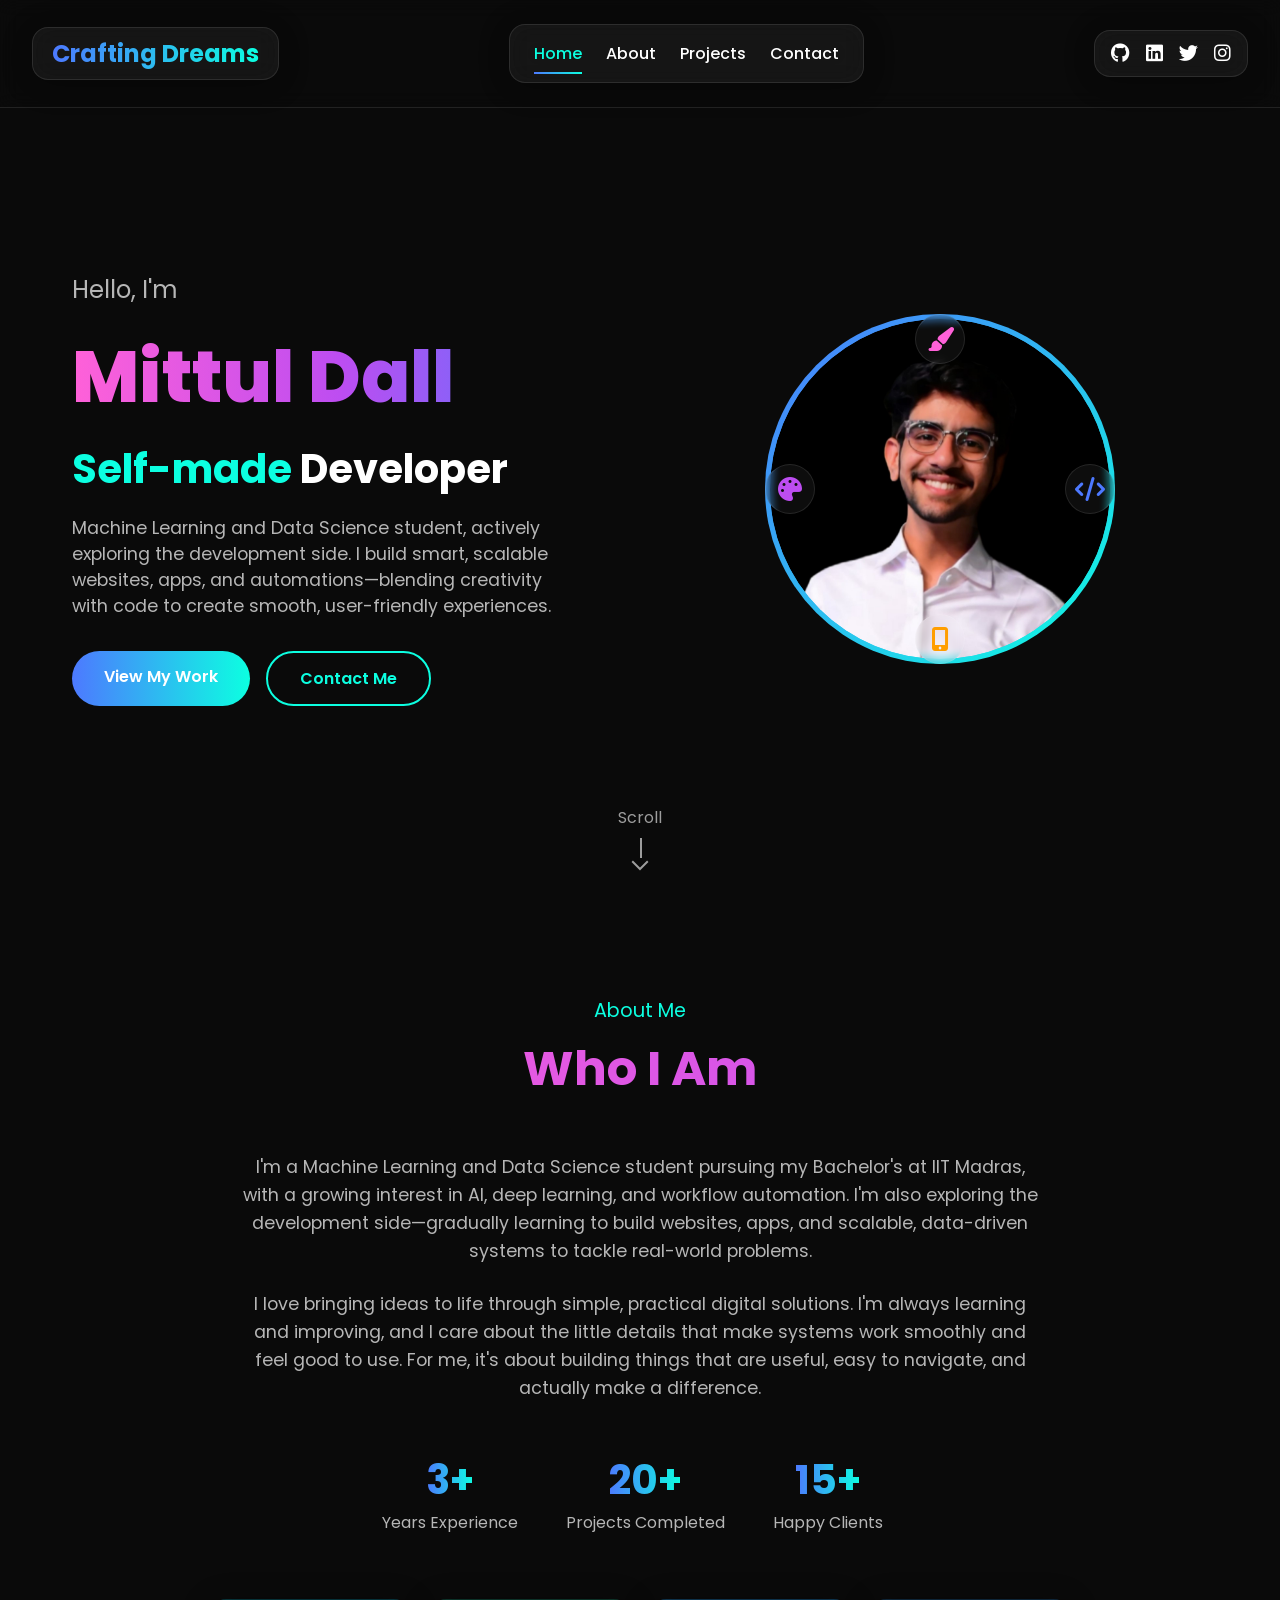
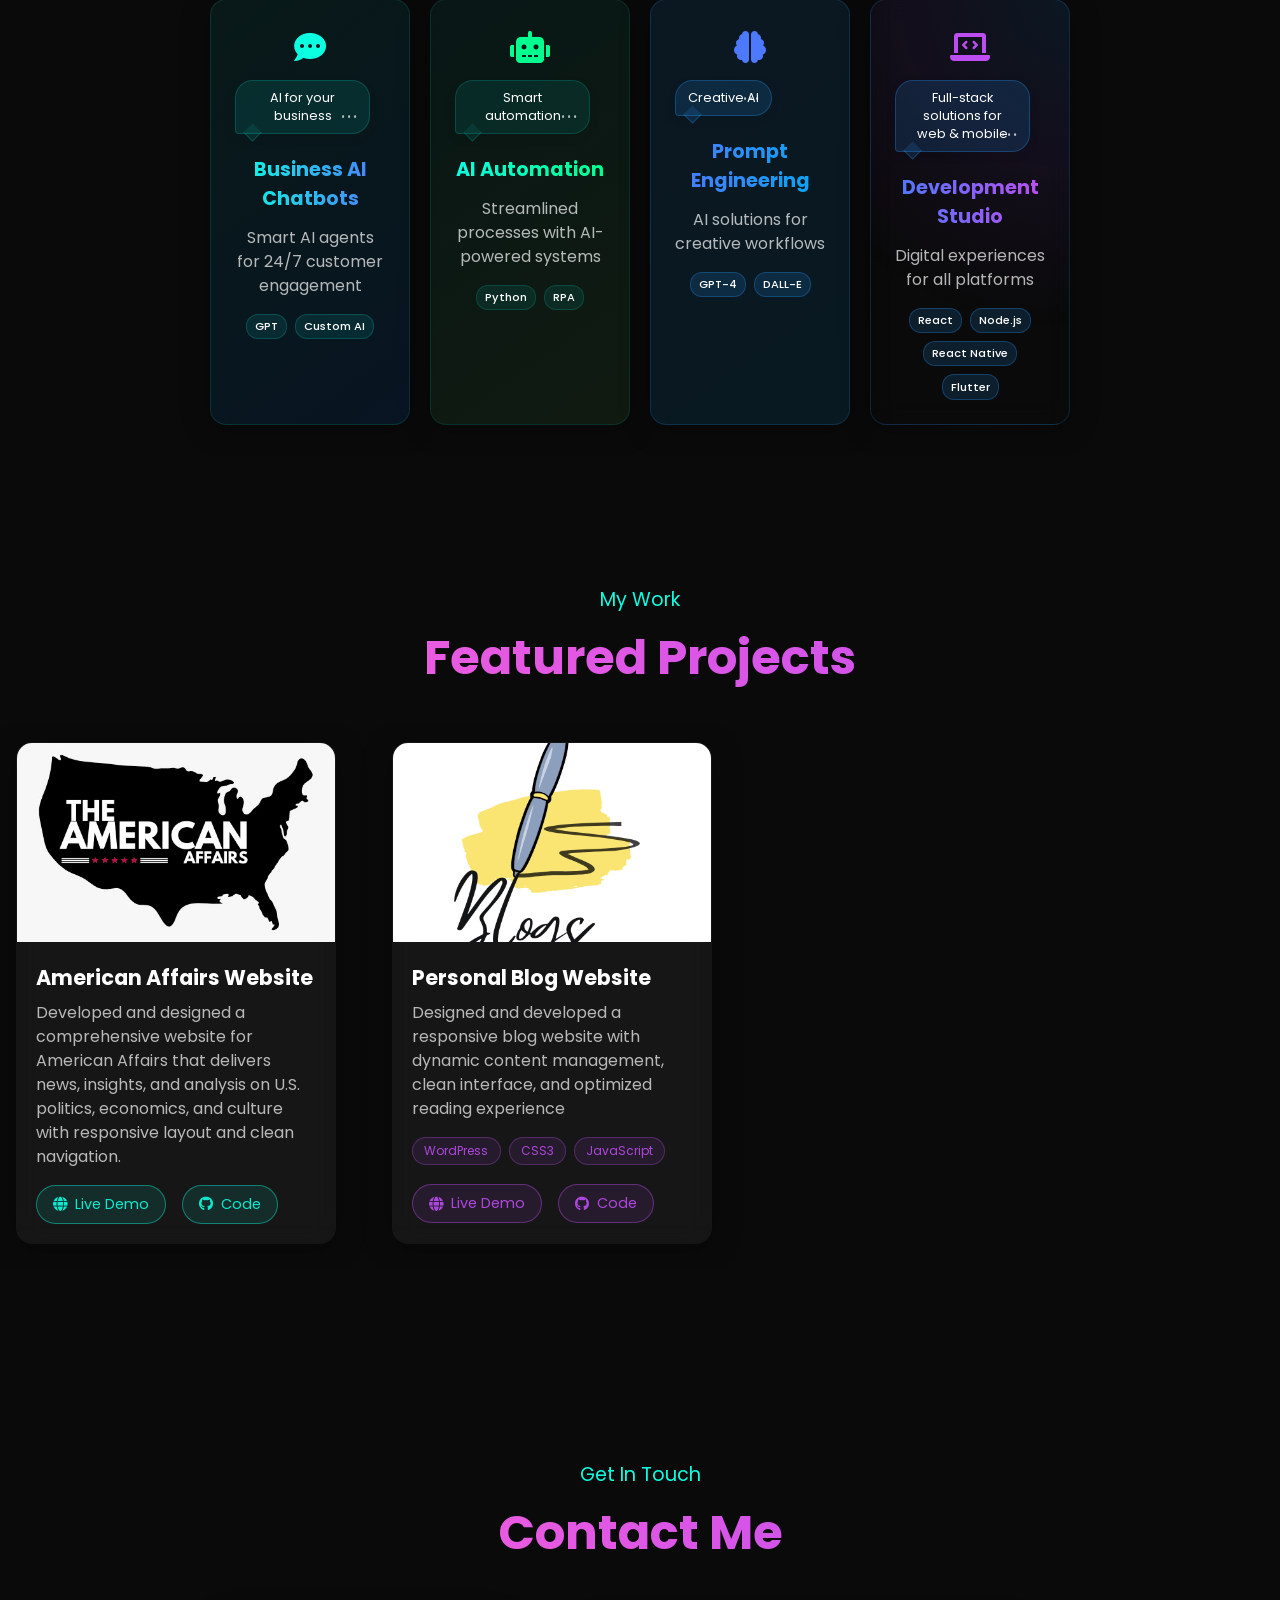
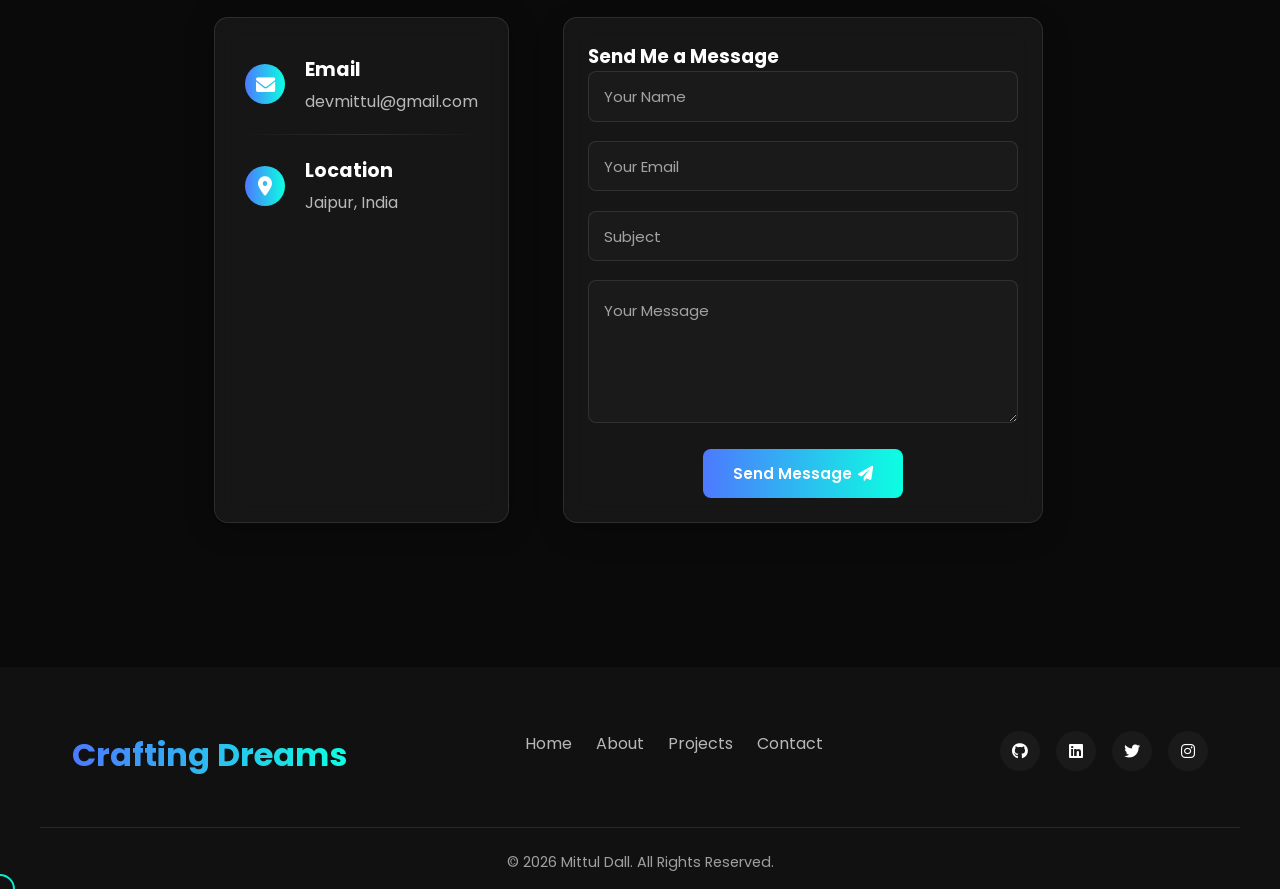
==== commit d0593b5f: "Update portfolio optimizations, SEO, and UI improvements" ====
--- a/index.html
+++ b/index.html
@@ -9,12 +9,61 @@
     <meta charset="UTF-8">
     <meta name="viewport" content="width=device-width, initial-scale=1.0, maximum-scale=1.0, user-scalable=no">
     <meta name="description"
-        content="Mittul Dall - Creative Developer Portfolio showcasing web and app development projects">
-    <title>My Portfolio | Creative Developer</title>
+        content="Mittul Dall – Machine Learning & Data Science student at IIT Madras, based in Jaipur. Building smart websites, AI automations, and scalable apps.">
+    <title>Mittul Dall | ML & Dev Portfolio – Jaipur</title>
+
+    <!-- Favicon -->
+    <link rel="icon" type="image/png" href="favicon.png">
+    <link rel="apple-touch-icon" href="favicon.png">
+
+    <!-- Canonical -->
+    <link rel="canonical" href="https://portfolio.mittul.codes/">
+
+    <!-- Open Graph -->
+    <meta property="og:type" content="website">
+    <meta property="og:url" content="https://portfolio.mittul.codes/">
+    <meta property="og:title" content="Mittul Dall | ML & Dev Portfolio">
+    <meta property="og:description" content="Machine Learning & Data Science student at IIT Madras. Building smart websites, AI automations, and scalable apps.">
+    <meta property="og:image" content="https://portfolio.mittul.codes/web3.jpg">
+
+    <!-- Twitter Card -->
+    <meta name="twitter:card" content="summary_large_image">
+    <meta name="twitter:site" content="@immittul">
+    <meta name="twitter:title" content="Mittul Dall | ML & Dev Portfolio">
+    <meta name="twitter:description" content="Machine Learning & Data Science student at IIT Madras. Building smart websites, AI automations, and scalable apps.">
+    <meta name="twitter:image" content="https://portfolio.mittul.codes/web3.jpg">
+
+    <!-- JSON-LD Structured Data -->
+    <script type="application/ld+json">
+    {
+      "@context": "https://schema.org",
+      "@type": "Person",
+      "name": "Mittul Dall",
+      "url": "https://portfolio.mittul.codes/",
+      "image": "https://portfolio.mittul.codes/web3.jpg",
+      "sameAs": [
+        "https://github.com/devmittul",
+        "https://www.linkedin.com/in/immittul",
+        "https://x.com/immittul",
+        "https://www.instagram.com/immittul/"
+      ],
+      "jobTitle": "Machine Learning & Data Science Student",
+      "worksFor": {
+        "@type": "Organization",
+        "name": "IIT Madras"
+      },
+      "address": {
+        "@type": "PostalAddress",
+        "addressLocality": "Jaipur",
+        "addressCountry": "IN"
+      },
+      "email": "devmittul@gmail.com"
+    }
+    </script>
 
     <!-- Preload critical assets -->
     <link rel="preload" href="styles.css" as="style">
-    <link rel="preload" href="web3.jpg" as="image">
+    <link rel="preload" href="web3.jpg" as="image" fetchpriority="high">
 
     <link rel="stylesheet" href="styles.css">
     <link rel="stylesheet" href="https://cdnjs.cloudflare.com/ajax/libs/font-awesome/6.0.0/css/all.min.css">
@@ -25,7 +74,8 @@
 </head>
 
 <body>
-    <div class="noise-overlay"></div>
+    <a href="#home" class="skip-link">Skip to main content</a>
+    <!-- <div class="noise-overlay"></div> -->
 
     <!-- Navbar -->
     <nav>
@@ -44,18 +94,23 @@
         </div>
         <div class="social-icons">
             <div class="glass-effect">
-                <a href="https://github.com" target="_blank" rel="noopener noreferrer"><i class="fab fa-github"></i></a>
-                <a href="https://www.linkedin.com/in/immittul" target="_blank" rel="noopener noreferrer"><i
-                        class="fab fa-linkedin"></i></a>
-                <a href="https://x.com/immittul?t=PJbpidlW1fuesGk-Flp80w&s=35" target="_blank"
-                    rel="noopener noreferrer"><i class="fab fa-twitter"></i></a>
-                <a href="https://www.instagram.com/immittul/?igsh=eGRlY3hwYmtneWR5#" target="_blank"
-                    rel="noopener noreferrer"><i class="fab fa-instagram"></i></a>
-            </div>
-        </div>
-
+                <a href="https://github.com/devmittul" target="_blank" rel="noopener noreferrer" aria-label="GitHub profile"><i class="fab fa-github"></i></a>
+                <a href="https://www.linkedin.com/in/immittul" target="_blank" rel="noopener noreferrer" aria-label="LinkedIn profile"><i class="fab fa-linkedin"></i></a>
+                <a href="https://x.com/immittul" target="_blank"
+                    rel="noopener noreferrer" aria-label="Twitter / X profile"><i class="fab fa-twitter"></i></a>
+                <a href="https://www.instagram.com/immittul/" target="_blank"
+                    rel="noopener noreferrer" aria-label="Instagram profile"><i class="fab fa-instagram"></i></a>
+            </div>
+        </div>
+
+        <button class="hamburger" aria-label="Open navigation menu" aria-expanded="false">
+            <span></span>
+            <span></span>
+            <span></span>
+        </button>
     </nav>
 
+    <main id="main-content">
     <!-- Hero Section -->
     <section id="home" class="hero">
         <div class="container" style="padding-top: 30px;">
@@ -76,8 +131,10 @@
                     <div class="profile-image">
                         <!-- Profile image updated -->
                         <div class="profile-pic-container" style="border-radius: 50%; overflow: hidden;">
-                            <img src="web3.jpg" alt="Mittul Dall"
-                                style="width: 100%; height: 100%; border-radius: 50%; object-fit: cover;">
+                            <img src="web3.jpg" alt="Mittul Dall – ML developer and student, profile photo"
+                                style="width: 100%; height: 100%; border-radius: 50%; object-fit: cover;"
+                                width="300" height="300"
+                                loading="eager" fetchpriority="high">
                         </div>
                     </div>
                     <div class="orbiting-elements">
@@ -185,8 +242,9 @@
         <div class="projects-grid">
             <div class="project-card glass-card">
                 <div class="project-image">
-                    <img src="p1.png" alt="American Affairs Website"
-                        style="width: 100%; height: 100%; object-fit: cover; border-radius: 10px 10px 0 0;">
+                    <img src="p1.png" alt="Screenshot of American Affairs website – news and politics platform"
+                        style="width: 100%; height: 100%; object-fit: cover; border-radius: 10px 10px 0 0;"
+                        width="400" height="250" loading="lazy">
                 </div>
                 <div class="project-info">
                     <h3>American Affairs Website</h3>
@@ -195,15 +253,16 @@
                         navigation.</p>
                     <div class="project-links">
                         <a href="https://theamericanaffairs.com/" target="_blank" rel="noopener noreferrer"
-                            class="project-link"><i class="fas fa-globe"></i> Live Demo</a>
-                        <a href="#" class="project-link"><i class="fab fa-github"></i> Code</a>
+                            class="project-link" aria-label="View American Affairs Website Live Demo"><i class="fas fa-globe"></i> Live Demo</a>
+                        <a href="#" class="project-link" aria-label="View American Affairs Website Source Code"><i class="fab fa-github"></i> Code</a>
                     </div>
                 </div>
             </div>
             <div class="project-card glass-card">
                 <div class="project-image">
-                    <img src="Author Logo Pen Writing.png" alt="Blog Website"
-                        style="width: 100%; height: 100%; object-fit: cover; border-radius: 10px 10px 0 0;">
+                    <img src="Author Logo Pen Writing.png" alt="Logo for personal blog website project"
+                        style="width: 100%; height: 100%; object-fit: cover; border-radius: 10px 10px 0 0;"
+                        width="400" height="250" loading="lazy">
                 </div>
                 <div class="project-info">
                     <h3>Personal Blog Website</h3>
@@ -215,8 +274,8 @@
                         <span>JavaScript</span>
                     </div>
                     <div class="project-links">
-                        <a href="#" class="project-link"><i class="fas fa-globe"></i> Live Demo</a>
-                        <a href="#" class="project-link"><i class="fab fa-github"></i> Code</a>
+                        <a href="#" class="project-link" aria-label="View Personal Blog Website Live Demo"><i class="fas fa-globe"></i> Live Demo</a>
+                        <a href="#" class="project-link" aria-label="View Personal Blog Website Source Code"><i class="fab fa-github"></i> Code</a>
                     </div>
                 </div>
             </div>
@@ -244,16 +303,6 @@
                     <div class="contact-divider"></div>
                     <div class="contact-item">
                         <div class="contact-icon">
-                            <i class="fas fa-phone"></i>
-                        </div>
-                        <div class="contact-details">
-                            <h3>Phone</h3>
-                            <p>+91 9468735471</p>
-                        </div>
-                    </div>
-                    <div class="contact-divider"></div>
-                    <div class="contact-item">
-                        <div class="contact-icon">
                             <i class="fas fa-map-marker-alt"></i>
                         </div>
                         <div class="contact-details">
@@ -268,29 +317,28 @@
                         autocomplete="on">
                         <!-- FormSubmit configuration -->
                         <input type="hidden" name="_subject" value="New message from your portfolio website!">
-                        <input type="hidden" name="_captcha" value="false">
-                        <input type="hidden" name="_next" value="thankyou.html">
-                        <input type="hidden" name="_honey" style="display:none">
+                        <input type="hidden" name="_next" value="https://devmittul.github.io/myintro/thankyou.html">
+                        <input type="text" name="_honey" style="display:none" tabindex="-1" autocomplete="off">
 
                         <!-- Form fields -->
-                        <div class="form-group">
-                            <label for="name" class="visually-hidden">Your Name</label>
-                            <input type="text" id="name" name="name" placeholder="Your Name" required
+                        <div class="form-group floating">
+                            <input type="text" id="name" name="name" placeholder=" " required
                                 autocomplete="name">
-                        </div>
-                        <div class="form-group">
-                            <label for="email" class="visually-hidden">Your Email</label>
-                            <input type="email" id="email" name="email" placeholder="Your Email" required
+                            <label for="name">Your Name</label>
+                        </div>
+                        <div class="form-group floating">
+                            <input type="email" id="email" name="email" placeholder=" " required
                                 autocomplete="email">
-                        </div>
-                        <div class="form-group">
-                            <label for="subject" class="visually-hidden">Subject</label>
-                            <input type="text" id="subject" name="subject" placeholder="Subject" required>
-                        </div>
-                        <div class="form-group">
-                            <label for="message" class="visually-hidden">Your Message</label>
-                            <textarea id="message" name="message" placeholder="Your Message" required
+                            <label for="email">Your Email</label>
+                        </div>
+                        <div class="form-group floating">
+                            <input type="text" id="subject" name="subject" placeholder=" " required>
+                            <label for="subject">Subject</label>
+                        </div>
+                        <div class="form-group floating">
+                            <textarea id="message" name="message" placeholder=" " required
                                 rows="5"></textarea>
+                            <label for="message">Your Message</label>
                         </div>
                         <button type="submit" class="submit-btn">Send Message <i
                                 class="fas fa-paper-plane"></i></button>
@@ -299,6 +347,8 @@
             </div>
         </div>
     </section>
+
+    </main>
 
     <!-- Footer -->
     <footer>
@@ -313,7 +363,7 @@
                 <a href="#contact">Contact</a>
             </div>
             <div class="footer-social">
-                <a href="https://github.com" target="_blank" rel="noopener noreferrer"><i class="fab fa-github"></i></a>
+                <a href="https://github.com/devmittul" target="_blank" rel="noopener noreferrer" aria-label="GitHub"><i class="fab fa-github"></i></a>
                 <a href="https://www.linkedin.com/in/immittul" target="_blank" rel="noopener noreferrer"><i
                         class="fab fa-linkedin"></i></a>
                 <a href="https://x.com/immittul?t=PJbpidlW1fuesGk-Flp80w&s=35" target="_blank"
@@ -323,7 +373,7 @@
             </div>
         </div>
         <div class="footer-bottom">
-            <p>&copy; 2025 Mittul Dall. All Rights Reserved.</p>
+            <p>&copy; <span id="copy-year"></span> Mittul Dall. All Rights Reserved.</p>
         </div>
     </footer>
 
@@ -331,18 +381,6 @@
     <div class="custom-cursor"></div>
 
     <!-- Scripts -->
-    <script src="https://cdnjs.cloudflare.com/ajax/libs/gsap/3.11.4/gsap.min.js"></script>
-    <script src="https://cdnjs.cloudflare.com/ajax/libs/gsap/3.11.4/ScrollTrigger.min.js"></script>
-    <script>
-        // Fallback for when GSAP isn't loaded
-        if (typeof gsap === 'undefined') {
-            console.warn('GSAP not loaded. Using basic functionality.');
-            document.addEventListener('DOMContentLoaded', function () {
-                document.body.style.display = 'block';
-                document.body.style.opacity = '1';
-            });
-        }
-    </script>
     <script src="script.js"></script>
 </body>
 
--- a/styles.css
+++ b/styles.css
@@ -25,7 +25,7 @@
   /* Text Colors */
   --text-primary: #ffffff;
   --text-secondary: rgba(255, 255, 255, 0.7);
-  --text-tertiary: rgba(255, 255, 255, 0.5);
+  --text-tertiary: rgba(255, 255, 255, 0.6);
 
   /* Fonts */
   --font-primary: 'Poppins', sans-serif;
@@ -92,6 +92,56 @@
   position: relative;
   display: block;
   visibility: visible;
+}
+
+/* Skip to content link (accessibility) */
+.skip-link {
+  position: absolute;
+  top: -100px;
+  left: 1rem;
+  background: var(--crayon-teal);
+  color: #000;
+  padding: 0.5rem 1rem;
+  border-radius: 0 0 8px 8px;
+  font-weight: 600;
+  z-index: 9999;
+  transition: top 0.2s;
+}
+.skip-link:focus {
+  top: 0;
+}
+
+/* Global focus-visible ring */
+:focus-visible {
+  outline: 2px solid var(--crayon-teal);
+  outline-offset: 3px;
+  border-radius: 4px;
+}
+
+/* Hamburger button */
+.hamburger {
+  display: none;
+  flex-direction: column;
+  gap: 5px;
+  background: transparent;
+  border: none;
+  cursor: pointer;
+  padding: 8px;
+  z-index: 1000;
+}
+.hamburger span {
+  display: block;
+  width: 24px;
+  height: 2px;
+  background: var(--text-primary);
+  border-radius: 2px;
+  transition: all 0.3s ease;
+}
+
+@media (max-width: 768px) {
+  .hamburger {
+    display: flex;
+  }
 }
 
 a {
@@ -1974,6 +2024,43 @@
   border-color: var(--crayon-teal);
   box-shadow: 0 0 0 3px rgba(12, 255, 225, 0.2);
   background: rgba(26, 26, 26, 0.8);
+}
+
+/* Floating Labels */
+.form-group.floating {
+  position: relative;
+}
+
+.form-group.floating input,
+.form-group.floating textarea {
+  padding-top: 1.2rem;
+  padding-bottom: 0.4rem;
+}
+
+.form-group.floating label {
+  position: absolute;
+  top: 50%;
+  left: 1rem;
+  transform: translateY(-50%);
+  color: var(--text-tertiary);
+  font-size: 15px;
+  pointer-events: none;
+  transition: all 0.2s ease;
+}
+
+.form-group.floating textarea ~ label {
+  top: 1.2rem;
+  transform: translateY(0);
+}
+
+.form-group.floating input:focus ~ label,
+.form-group.floating input:not(:placeholder-shown) ~ label,
+.form-group.floating textarea:focus ~ label,
+.form-group.floating textarea:not(:placeholder-shown) ~ label {
+  top: 0.4rem;
+  font-size: 0.75rem;
+  color: var(--crayon-teal);
+  transform: translateY(0);
 }
 
 .submit-btn {
@@ -2448,210 +2535,228 @@
     transform: translateY(2px);
     box-shadow: 0 2px 8px rgba(12, 255, 225, 0.2);
   }
-
-  /* Extra Small Mobile Devices Devices - Specific dimensions adjustment */
-  @media (max-width: 320px) {
-    html {
-      font-size: 12px;
-    }
-
-    .container {
-      padding: 5px 0.5rem 0 0.5rem;
-    }
-
-    nav {
-      padding: 0.6rem 0.5rem;
-    }
-
-    .logo span {
-      font-size: 1.2rem;
-    }
-
-
-
-    .hero {
-      padding: 5rem 0.5rem 2rem;
-    }
-
-    .name {
-      font-size: 2rem;
-    }
-
-    .profession {
-      font-size: 1.2rem;
-    }
-
-    .description {
-      font-size: 0.85rem;
-      padding: 0 0.5rem;
-    }
-
-    .profile-image {
-      width: 250px;
-      height: 250px;
-    }
-
-    .cta-buttons {
-      flex-direction: column;
-      gap: 0.8rem;
-      width: 100%;
-      max-width: 200px;
-      margin: 1.5rem auto 0;
-    }
-
-    .cta-primary,
-    .cta-secondary {
-      width: 100%;
-      text-align: center;
-      padding: 0.7rem 1rem;
-    }
-
-    .section-title h2 {
-      font-size: 2.2rem;
-    }
-
-    .about-card {
-      width: 200px;
-      min-width: 200px;
-    }
-
-    .project-card {
-      width: 240px;
-      min-width: 240px;
-    }
-
-    .contact-card {
-      padding: 0.8rem;
-    }
-
-    .contact-icon {
-      width: 40px;
-      height: 40px;
-      font-size: 1.2rem;
-      margin-right: 1rem;
-    }
-
-    .form-group input,
-    .form-group textarea {
-      padding: 0.7rem;
-    }
-
-    .contact-info {
-      padding: 1rem;
-    }
-  }
-
-  /* Tablet Devices */
-  @media (min-width: 769px) and (max-width: 992px) {
-    .contact-container {
-      justify-content: center;
-    }
-
-    .contact-info,
-    .contact-form {
-      max-width: 100%;
-    }
-
-    .contact-info {
-      flex: 1;
-      min-width: 250px;
-      /* Reduced from 300px */
-    }
-
-    .contact-form {
-      flex: 1;
-      min-width: 320px;
-      /* Reduced from 400px */
-    }
-
-    .form-group input,
-    .form-group textarea {
-      font-size: 16px;
-    }
-
-    .submit-btn {
-      margin: 0;
-    }
-
-    .hero .container {
-      gap: 2rem;
-    }
-
-    .profile-image {
-      width: 300px;
-      height: 300px;
-    }
-
-    .about-cards {
-      gap: 1.5rem;
-      padding: 0 1rem;
-    }
-
-    .about-card {
-      min-width: 220px;
-      width: 220px;
-      padding: 1.5rem;
-    }
-  }
-
-  /* Landscape orientation on mobile */
-  @media (max-height: 500px) and (orientation: landscape) {
-    section {
-      padding: 3rem 0;
-      min-height: auto;
-    }
-
-    .hero .container {
-      flex-direction: row;
-      align-items: center;
-      gap: 2rem;
-    }
-
-    .profile-image {
-      width: 150px;
-      height: 150px;
-      min-width: 150px;
-    }
-
-    .name {
-      font-size: 2.5rem;
-    }
-
-    .profession {
-      font-size: 1.2rem;
-    }
-
-    .scroll-to-top {
-      bottom: 1rem;
-      right: 1rem;
-    }
-
-    /* Adjust project cards for landscape */
-    .projects-grid {
-      padding-bottom: 1rem;
-    }
-
-    .project-card {
-      min-width: 240px;
-      width: 240px;
-    }
-
-    /* Adjust contact form for landscape */
-    .contact-container {
-      flex-direction: row;
-      flex-wrap: wrap;
-      justify-content: center;
-      gap: 1.2rem;
-      /* Reduced from 1.5rem */
-    }
-
-    .contact-info,
-    .contact-form {
-      flex: 1;
-      min-width: 220px;
-      /* Reduced from 240px */
-    }
-  }
+}
+}
+
+/* Extra Small Mobile Devices - Specific dimensions adjustment */
+@media (max-width: 320px) {
+  html {
+    font-size: 12px;
+  }
+
+  .container {
+    padding: 5px 0.5rem 0 0.5rem;
+  }
+
+  nav {
+    padding: 0.6rem 0.5rem;
+  }
+
+  .logo span {
+    font-size: 1.2rem;
+  }
+
+  .hamburger {
+    font-size: 1.2rem;
+  }
+
+  .hero {
+    padding: 5rem 0.5rem 2rem;
+  }
+
+  .name {
+    font-size: 2rem;
+  }
+
+  .profession {
+    font-size: 1.2rem;
+  }
+
+  .description {
+    font-size: 0.85rem;
+    padding: 0 0.5rem;
+  }
+
+  .profile-image {
+    width: 250px;
+    height: 250px;
+  }
+
+  .cta-buttons {
+    flex-direction: column;
+    gap: 0.8rem;
+    width: 100%;
+    max-width: 200px;
+    margin: 1.5rem auto 0;
+  }
+
+  .cta-primary,
+  .cta-secondary {
+    width: 100%;
+    text-align: center;
+    padding: 0.7rem 1rem;
+  }
+
+  .section-title h2 {
+    font-size: 2.2rem;
+  }
+
+  .about-card {
+    width: 200px;
+    min-width: 200px;
+  }
+
+  .project-card {
+    width: 240px;
+    min-width: 240px;
+  }
+
+  .contact-card {
+    padding: 0.8rem;
+  }
+
+  .contact-icon {
+    width: 40px;
+    height: 40px;
+    font-size: 1.2rem;
+    margin-right: 1rem;
+  }
+
+  .form-group input,
+  .form-group textarea {
+    padding: 0.7rem;
+  }
+
+  .contact-info {
+    padding: 1rem;
+  }
+}
+
+/* Tablet Devices */
+@media (min-width: 769px) and (max-width: 992px) {
+  .contact-container {
+    justify-content: center;
+  }
+
+  .contact-info,
+  .contact-form {
+    max-width: 100%;
+  }
+
+  .contact-info {
+    flex: 1;
+    min-width: 250px;
+    /* Reduced from 300px */
+  }
+
+  .contact-form {
+    flex: 1;
+    min-width: 320px;
+    /* Reduced from 400px */
+  }
+
+  .form-group input,
+  .form-group textarea {
+    font-size: 16px;
+  }
+
+  .submit-btn {
+    margin: 0;
+  }
+
+  .hero .container {
+    gap: 2rem;
+  }
+
+  .profile-image {
+    width: 300px;
+    height: 300px;
+  }
+
+  .about-cards {
+    gap: 1.5rem;
+    padding: 0 1rem;
+  }
+
+  .about-card {
+    min-width: 220px;
+    width: 220px;
+    padding: 1.5rem;
+  }
+}
+
+/* Landscape orientation on mobile */
+@media (max-height: 500px) and (orientation: landscape) {
+  section {
+    padding: 3rem 0;
+    min-height: auto;
+  }
+
+  .hero .container {
+    flex-direction: row;
+    align-items: center;
+    gap: 2rem;
+  }
+
+  .profile-image {
+    width: 150px;
+    height: 150px;
+    min-width: 150px;
+  }
+
+  .name {
+    font-size: 2.5rem;
+  }
+
+  .profession {
+    font-size: 1.2rem;
+  }
+
+  .mobile-menu {
+    padding-top: 1rem;
+    overflow-y: auto;
+  }
+
+  .mobile-menu a {
+    font-size: 1.2rem;
+    padding: 0.5rem 0;
+  }
+
+  .close-icon {
+    margin-bottom: 0.5rem;
+  }
+
+  .scroll-to-top {
+    bottom: 1rem;
+    right: 1rem;
+  }
+
+  /* Adjust project cards for landscape */
+  .projects-grid {
+    padding-bottom: 1rem;
+  }
+
+  .project-card {
+    min-width: 240px;
+    width: 240px;
+  }
+
+  /* Adjust contact form for landscape */
+  .contact-container {
+    flex-direction: row;
+    flex-wrap: wrap;
+    justify-content: center;
+    gap: 1.2rem;
+    /* Reduced from 1.5rem */
+  }
+
+  .contact-info,
+  .contact-form {
+    flex: 1;
+    min-width: 220px;
+    /* Reduced from 240px */
+  }
+}
 }
 
 /* Projects Section */
@@ -2700,7 +2805,92 @@
   transform: translateY(-3px);
 }
 
-
+/* Mobile Menu Styles */
+.menu-open {
+  overflow: hidden;
+  position: fixed;
+  width: 100%;
+  height: 100%;
+}
+
+.mobile-menu {
+  position: fixed;
+  top: 0;
+  right: -100%;
+  width: 85%;
+  max-width: 350px;
+  height: 100vh;
+  background: rgba(15, 15, 15, 0.95);
+  backdrop-filter: blur(10px);
+  -webkit-backdrop-filter: blur(10px);
+  display: flex;
+  flex-direction: column;
+  padding: 5rem 2rem 2rem;
+  z-index: 1001;
+  transition: right 0.3s ease-in-out;
+  box-shadow: -5px 0 15px rgba(0, 0, 0, 0.3);
+  overflow-y: auto;
+  -webkit-overflow-scrolling: touch;
+  /* Smooth scrolling on iOS */
+}
+
+.mobile-menu.active {
+  right: 0;
+}
+
+.mobile-menu a {
+  color: #fff;
+  text-decoration: none;
+  font-size: 1.2rem;
+  padding: 1rem 0;
+  display: block;
+  text-align: center;
+  position: relative;
+  transition: all 0.3s ease;
+  min-height: 44px;
+  /* Apple's recommended minimum touch target size */
+  display: flex;
+  align-items: center;
+  justify-content: center;
+}
+
+.mobile-menu a:after {
+  content: '';
+  position: absolute;
+  width: 0;
+  height: 2px;
+  bottom: 0.8rem;
+  left: 50%;
+  background: linear-gradient(to right, #4d79ff, #0cffe1);
+  transition: all 0.3s ease;
+  transform: translateX(-50%);
+}
+
+.mobile-menu a:hover:after,
+.mobile-menu a:active:after {
+  width: 50%;
+}
+
+/* Active state for touch devices */
+.mobile-menu a:active {
+  opacity: 0.8;
+  transform: scale(0.98);
+}
+
+.close-icon {
+  position: absolute;
+  top: 1.5rem;
+  right: 1.5rem;
+  font-size: 1.5rem;
+  color: #fff;
+  cursor: pointer;
+  transition: all 0.3s ease;
+}
+
+.close-icon:hover {
+  color: #0cffe1;
+  transform: rotate(90deg);
+}
 
 /* Media Query for Mobile */
 @media (max-width: 768px) {
@@ -2717,6 +2907,25 @@
   /* Navigation improvements */
   nav {
     padding: 0.8rem 1rem;
+  }
+
+  .hamburger {
+    display: block;
+    z-index: 1002;
+    cursor: pointer;
+    width: 44px;
+    /* Larger touch target */
+    height: 44px;
+    display: flex;
+    align-items: center;
+    justify-content: center;
+    border-radius: 50%;
+    transition: all 0.3s ease;
+  }
+
+  .hamburger:active {
+    background-color: rgba(255, 255, 255, 0.1);
+    transform: scale(0.95);
   }
 
   .menu-items,
--- a/styles.css
+++ b/styles.css
@@ -25,7 +25,7 @@
   /* Text Colors */
   --text-primary: #ffffff;
   --text-secondary: rgba(255, 255, 255, 0.7);
-  --text-tertiary: rgba(255, 255, 255, 0.5);
+  --text-tertiary: rgba(255, 255, 255, 0.6);
 
   /* Fonts */
   --font-primary: 'Poppins', sans-serif;
@@ -92,6 +92,56 @@
   position: relative;
   display: block;
   visibility: visible;
+}
+
+/* Skip to content link (accessibility) */
+.skip-link {
+  position: absolute;
+  top: -100px;
+  left: 1rem;
+  background: var(--crayon-teal);
+  color: #000;
+  padding: 0.5rem 1rem;
+  border-radius: 0 0 8px 8px;
+  font-weight: 600;
+  z-index: 9999;
+  transition: top 0.2s;
+}
+.skip-link:focus {
+  top: 0;
+}
+
+/* Global focus-visible ring */
+:focus-visible {
+  outline: 2px solid var(--crayon-teal);
+  outline-offset: 3px;
+  border-radius: 4px;
+}
+
+/* Hamburger button */
+.hamburger {
+  display: none;
+  flex-direction: column;
+  gap: 5px;
+  background: transparent;
+  border: none;
+  cursor: pointer;
+  padding: 8px;
+  z-index: 1000;
+}
+.hamburger span {
+  display: block;
+  width: 24px;
+  height: 2px;
+  background: var(--text-primary);
+  border-radius: 2px;
+  transition: all 0.3s ease;
+}
+
+@media (max-width: 768px) {
+  .hamburger {
+    display: flex;
+  }
 }
 
 a {
@@ -1974,6 +2024,43 @@
   border-color: var(--crayon-teal);
   box-shadow: 0 0 0 3px rgba(12, 255, 225, 0.2);
   background: rgba(26, 26, 26, 0.8);
+}
+
+/* Floating Labels */
+.form-group.floating {
+  position: relative;
+}
+
+.form-group.floating input,
+.form-group.floating textarea {
+  padding-top: 1.2rem;
+  padding-bottom: 0.4rem;
+}
+
+.form-group.floating label {
+  position: absolute;
+  top: 50%;
+  left: 1rem;
+  transform: translateY(-50%);
+  color: var(--text-tertiary);
+  font-size: 15px;
+  pointer-events: none;
+  transition: all 0.2s ease;
+}
+
+.form-group.floating textarea ~ label {
+  top: 1.2rem;
+  transform: translateY(0);
+}
+
+.form-group.floating input:focus ~ label,
+.form-group.floating input:not(:placeholder-shown) ~ label,
+.form-group.floating textarea:focus ~ label,
+.form-group.floating textarea:not(:placeholder-shown) ~ label {
+  top: 0.4rem;
+  font-size: 0.75rem;
+  color: var(--crayon-teal);
+  transform: translateY(0);
 }
 
 .submit-btn {
@@ -2448,210 +2535,228 @@
     transform: translateY(2px);
     box-shadow: 0 2px 8px rgba(12, 255, 225, 0.2);
   }
-
-  /* Extra Small Mobile Devices Devices - Specific dimensions adjustment */
-  @media (max-width: 320px) {
-    html {
-      font-size: 12px;
-    }
-
-    .container {
-      padding: 5px 0.5rem 0 0.5rem;
-    }
-
-    nav {
-      padding: 0.6rem 0.5rem;
-    }
-
-    .logo span {
-      font-size: 1.2rem;
-    }
-
-
-
-    .hero {
-      padding: 5rem 0.5rem 2rem;
-    }
-
-    .name {
-      font-size: 2rem;
-    }
-
-    .profession {
-      font-size: 1.2rem;
-    }
-
-    .description {
-      font-size: 0.85rem;
-      padding: 0 0.5rem;
-    }
-
-    .profile-image {
-      width: 250px;
-      height: 250px;
-    }
-
-    .cta-buttons {
-      flex-direction: column;
-      gap: 0.8rem;
-      width: 100%;
-      max-width: 200px;
-      margin: 1.5rem auto 0;
-    }
-
-    .cta-primary,
-    .cta-secondary {
-      width: 100%;
-      text-align: center;
-      padding: 0.7rem 1rem;
-    }
-
-    .section-title h2 {
-      font-size: 2.2rem;
-    }
-
-    .about-card {
-      width: 200px;
-      min-width: 200px;
-    }
-
-    .project-card {
-      width: 240px;
-      min-width: 240px;
-    }
-
-    .contact-card {
-      padding: 0.8rem;
-    }
-
-    .contact-icon {
-      width: 40px;
-      height: 40px;
-      font-size: 1.2rem;
-      margin-right: 1rem;
-    }
-
-    .form-group input,
-    .form-group textarea {
-      padding: 0.7rem;
-    }
-
-    .contact-info {
-      padding: 1rem;
-    }
-  }
-
-  /* Tablet Devices */
-  @media (min-width: 769px) and (max-width: 992px) {
-    .contact-container {
-      justify-content: center;
-    }
-
-    .contact-info,
-    .contact-form {
-      max-width: 100%;
-    }
-
-    .contact-info {
-      flex: 1;
-      min-width: 250px;
-      /* Reduced from 300px */
-    }
-
-    .contact-form {
-      flex: 1;
-      min-width: 320px;
-      /* Reduced from 400px */
-    }
-
-    .form-group input,
-    .form-group textarea {
-      font-size: 16px;
-    }
-
-    .submit-btn {
-      margin: 0;
-    }
-
-    .hero .container {
-      gap: 2rem;
-    }
-
-    .profile-image {
-      width: 300px;
-      height: 300px;
-    }
-
-    .about-cards {
-      gap: 1.5rem;
-      padding: 0 1rem;
-    }
-
-    .about-card {
-      min-width: 220px;
-      width: 220px;
-      padding: 1.5rem;
-    }
-  }
-
-  /* Landscape orientation on mobile */
-  @media (max-height: 500px) and (orientation: landscape) {
-    section {
-      padding: 3rem 0;
-      min-height: auto;
-    }
-
-    .hero .container {
-      flex-direction: row;
-      align-items: center;
-      gap: 2rem;
-    }
-
-    .profile-image {
-      width: 150px;
-      height: 150px;
-      min-width: 150px;
-    }
-
-    .name {
-      font-size: 2.5rem;
-    }
-
-    .profession {
-      font-size: 1.2rem;
-    }
-
-    .scroll-to-top {
-      bottom: 1rem;
-      right: 1rem;
-    }
-
-    /* Adjust project cards for landscape */
-    .projects-grid {
-      padding-bottom: 1rem;
-    }
-
-    .project-card {
-      min-width: 240px;
-      width: 240px;
-    }
-
-    /* Adjust contact form for landscape */
-    .contact-container {
-      flex-direction: row;
-      flex-wrap: wrap;
-      justify-content: center;
-      gap: 1.2rem;
-      /* Reduced from 1.5rem */
-    }
-
-    .contact-info,
-    .contact-form {
-      flex: 1;
-      min-width: 220px;
-      /* Reduced from 240px */
-    }
-  }
+}
+}
+
+/* Extra Small Mobile Devices - Specific dimensions adjustment */
+@media (max-width: 320px) {
+  html {
+    font-size: 12px;
+  }
+
+  .container {
+    padding: 5px 0.5rem 0 0.5rem;
+  }
+
+  nav {
+    padding: 0.6rem 0.5rem;
+  }
+
+  .logo span {
+    font-size: 1.2rem;
+  }
+
+  .hamburger {
+    font-size: 1.2rem;
+  }
+
+  .hero {
+    padding: 5rem 0.5rem 2rem;
+  }
+
+  .name {
+    font-size: 2rem;
+  }
+
+  .profession {
+    font-size: 1.2rem;
+  }
+
+  .description {
+    font-size: 0.85rem;
+    padding: 0 0.5rem;
+  }
+
+  .profile-image {
+    width: 250px;
+    height: 250px;
+  }
+
+  .cta-buttons {
+    flex-direction: column;
+    gap: 0.8rem;
+    width: 100%;
+    max-width: 200px;
+    margin: 1.5rem auto 0;
+  }
+
+  .cta-primary,
+  .cta-secondary {
+    width: 100%;
+    text-align: center;
+    padding: 0.7rem 1rem;
+  }
+
+  .section-title h2 {
+    font-size: 2.2rem;
+  }
+
+  .about-card {
+    width: 200px;
+    min-width: 200px;
+  }
+
+  .project-card {
+    width: 240px;
+    min-width: 240px;
+  }
+
+  .contact-card {
+    padding: 0.8rem;
+  }
+
+  .contact-icon {
+    width: 40px;
+    height: 40px;
+    font-size: 1.2rem;
+    margin-right: 1rem;
+  }
+
+  .form-group input,
+  .form-group textarea {
+    padding: 0.7rem;
+  }
+
+  .contact-info {
+    padding: 1rem;
+  }
+}
+
+/* Tablet Devices */
+@media (min-width: 769px) and (max-width: 992px) {
+  .contact-container {
+    justify-content: center;
+  }
+
+  .contact-info,
+  .contact-form {
+    max-width: 100%;
+  }
+
+  .contact-info {
+    flex: 1;
+    min-width: 250px;
+    /* Reduced from 300px */
+  }
+
+  .contact-form {
+    flex: 1;
+    min-width: 320px;
+    /* Reduced from 400px */
+  }
+
+  .form-group input,
+  .form-group textarea {
+    font-size: 16px;
+  }
+
+  .submit-btn {
+    margin: 0;
+  }
+
+  .hero .container {
+    gap: 2rem;
+  }
+
+  .profile-image {
+    width: 300px;
+    height: 300px;
+  }
+
+  .about-cards {
+    gap: 1.5rem;
+    padding: 0 1rem;
+  }
+
+  .about-card {
+    min-width: 220px;
+    width: 220px;
+    padding: 1.5rem;
+  }
+}
+
+/* Landscape orientation on mobile */
+@media (max-height: 500px) and (orientation: landscape) {
+  section {
+    padding: 3rem 0;
+    min-height: auto;
+  }
+
+  .hero .container {
+    flex-direction: row;
+    align-items: center;
+    gap: 2rem;
+  }
+
+  .profile-image {
+    width: 150px;
+    height: 150px;
+    min-width: 150px;
+  }
+
+  .name {
+    font-size: 2.5rem;
+  }
+
+  .profession {
+    font-size: 1.2rem;
+  }
+
+  .mobile-menu {
+    padding-top: 1rem;
+    overflow-y: auto;
+  }
+
+  .mobile-menu a {
+    font-size: 1.2rem;
+    padding: 0.5rem 0;
+  }
+
+  .close-icon {
+    margin-bottom: 0.5rem;
+  }
+
+  .scroll-to-top {
+    bottom: 1rem;
+    right: 1rem;
+  }
+
+  /* Adjust project cards for landscape */
+  .projects-grid {
+    padding-bottom: 1rem;
+  }
+
+  .project-card {
+    min-width: 240px;
+    width: 240px;
+  }
+
+  /* Adjust contact form for landscape */
+  .contact-container {
+    flex-direction: row;
+    flex-wrap: wrap;
+    justify-content: center;
+    gap: 1.2rem;
+    /* Reduced from 1.5rem */
+  }
+
+  .contact-info,
+  .contact-form {
+    flex: 1;
+    min-width: 220px;
+    /* Reduced from 240px */
+  }
+}
 }
 
 /* Projects Section */
@@ -2700,7 +2805,92 @@
   transform: translateY(-3px);
 }
 
-
+/* Mobile Menu Styles */
+.menu-open {
+  overflow: hidden;
+  position: fixed;
+  width: 100%;
+  height: 100%;
+}
+
+.mobile-menu {
+  position: fixed;
+  top: 0;
+  right: -100%;
+  width: 85%;
+  max-width: 350px;
+  height: 100vh;
+  background: rgba(15, 15, 15, 0.95);
+  backdrop-filter: blur(10px);
+  -webkit-backdrop-filter: blur(10px);
+  display: flex;
+  flex-direction: column;
+  padding: 5rem 2rem 2rem;
+  z-index: 1001;
+  transition: right 0.3s ease-in-out;
+  box-shadow: -5px 0 15px rgba(0, 0, 0, 0.3);
+  overflow-y: auto;
+  -webkit-overflow-scrolling: touch;
+  /* Smooth scrolling on iOS */
+}
+
+.mobile-menu.active {
+  right: 0;
+}
+
+.mobile-menu a {
+  color: #fff;
+  text-decoration: none;
+  font-size: 1.2rem;
+  padding: 1rem 0;
+  display: block;
+  text-align: center;
+  position: relative;
+  transition: all 0.3s ease;
+  min-height: 44px;
+  /* Apple's recommended minimum touch target size */
+  display: flex;
+  align-items: center;
+  justify-content: center;
+}
+
+.mobile-menu a:after {
+  content: '';
+  position: absolute;
+  width: 0;
+  height: 2px;
+  bottom: 0.8rem;
+  left: 50%;
+  background: linear-gradient(to right, #4d79ff, #0cffe1);
+  transition: all 0.3s ease;
+  transform: translateX(-50%);
+}
+
+.mobile-menu a:hover:after,
+.mobile-menu a:active:after {
+  width: 50%;
+}
+
+/* Active state for touch devices */
+.mobile-menu a:active {
+  opacity: 0.8;
+  transform: scale(0.98);
+}
+
+.close-icon {
+  position: absolute;
+  top: 1.5rem;
+  right: 1.5rem;
+  font-size: 1.5rem;
+  color: #fff;
+  cursor: pointer;
+  transition: all 0.3s ease;
+}
+
+.close-icon:hover {
+  color: #0cffe1;
+  transform: rotate(90deg);
+}
 
 /* Media Query for Mobile */
 @media (max-width: 768px) {
@@ -2717,6 +2907,25 @@
   /* Navigation improvements */
   nav {
     padding: 0.8rem 1rem;
+  }
+
+  .hamburger {
+    display: block;
+    z-index: 1002;
+    cursor: pointer;
+    width: 44px;
+    /* Larger touch target */
+    height: 44px;
+    display: flex;
+    align-items: center;
+    justify-content: center;
+    border-radius: 50%;
+    transition: all 0.3s ease;
+  }
+
+  .hamburger:active {
+    background-color: rgba(255, 255, 255, 0.1);
+    transform: scale(0.95);
   }
 
   .menu-items,
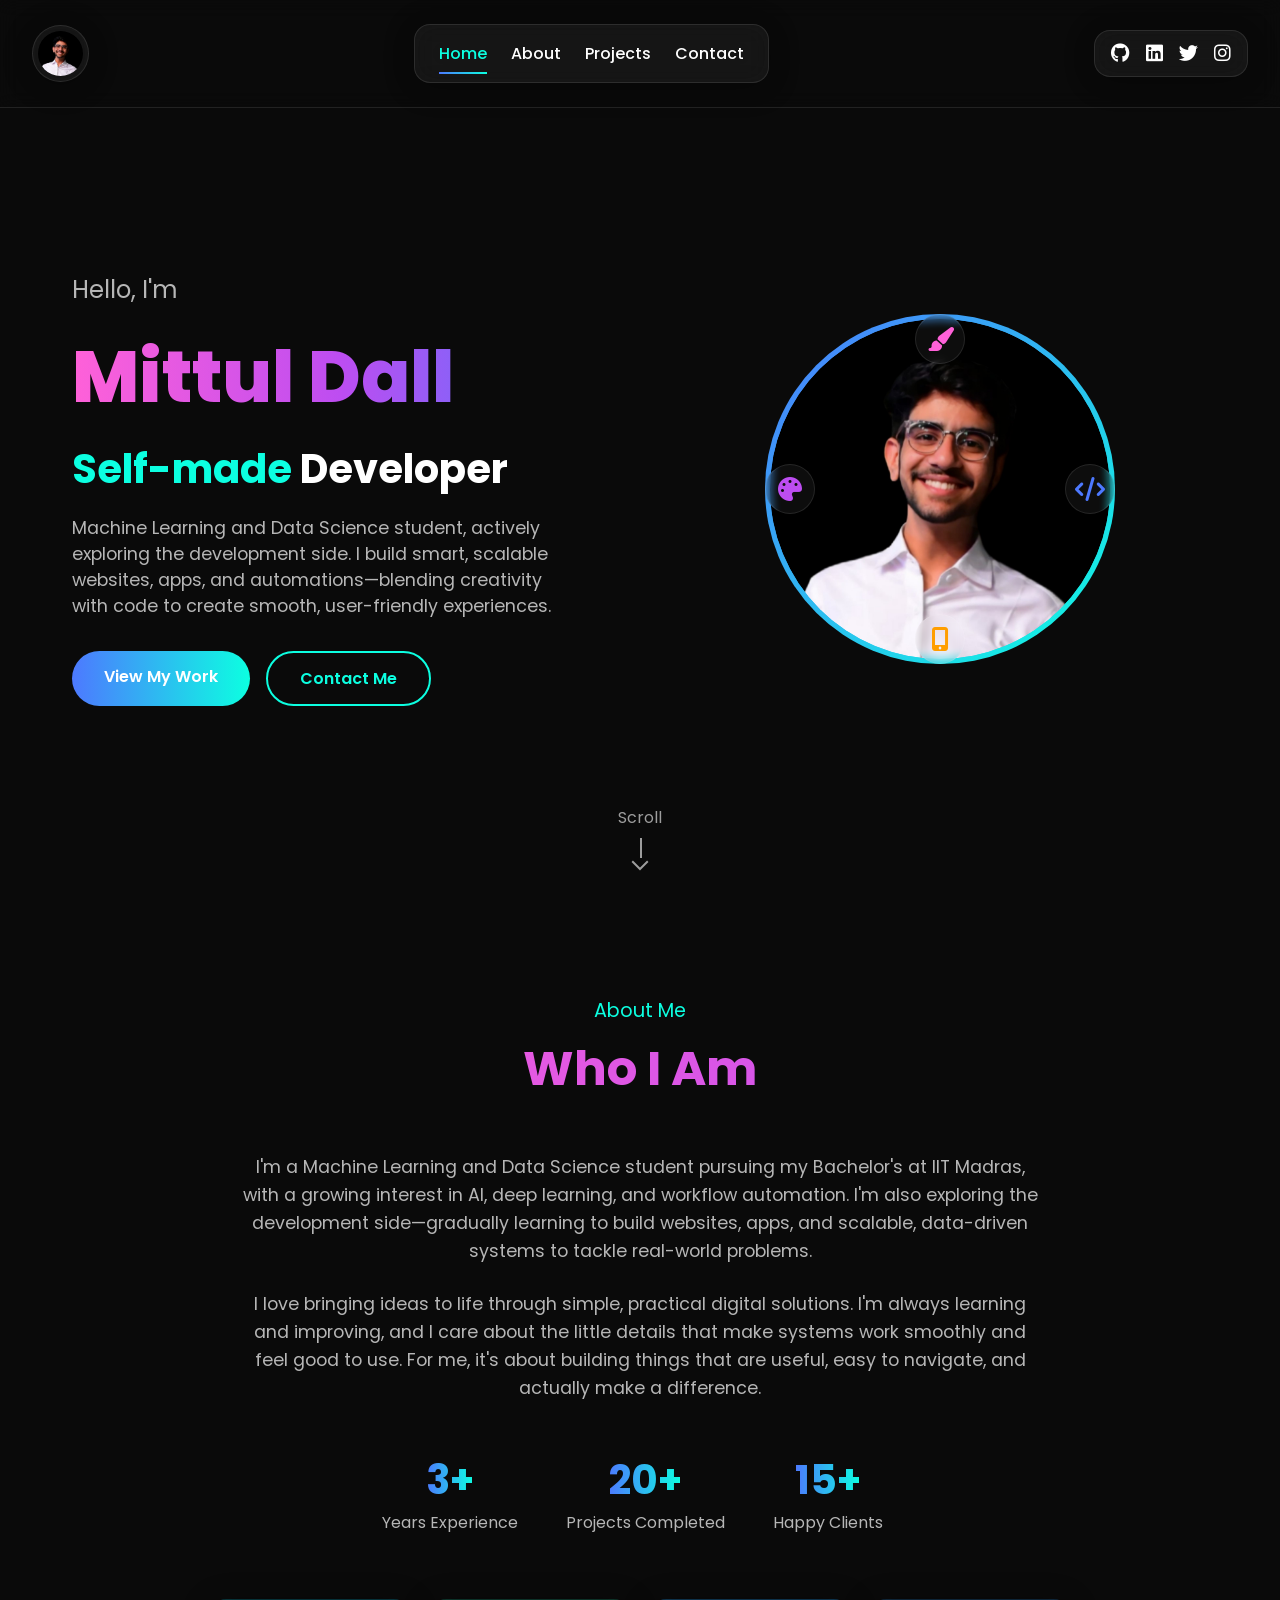
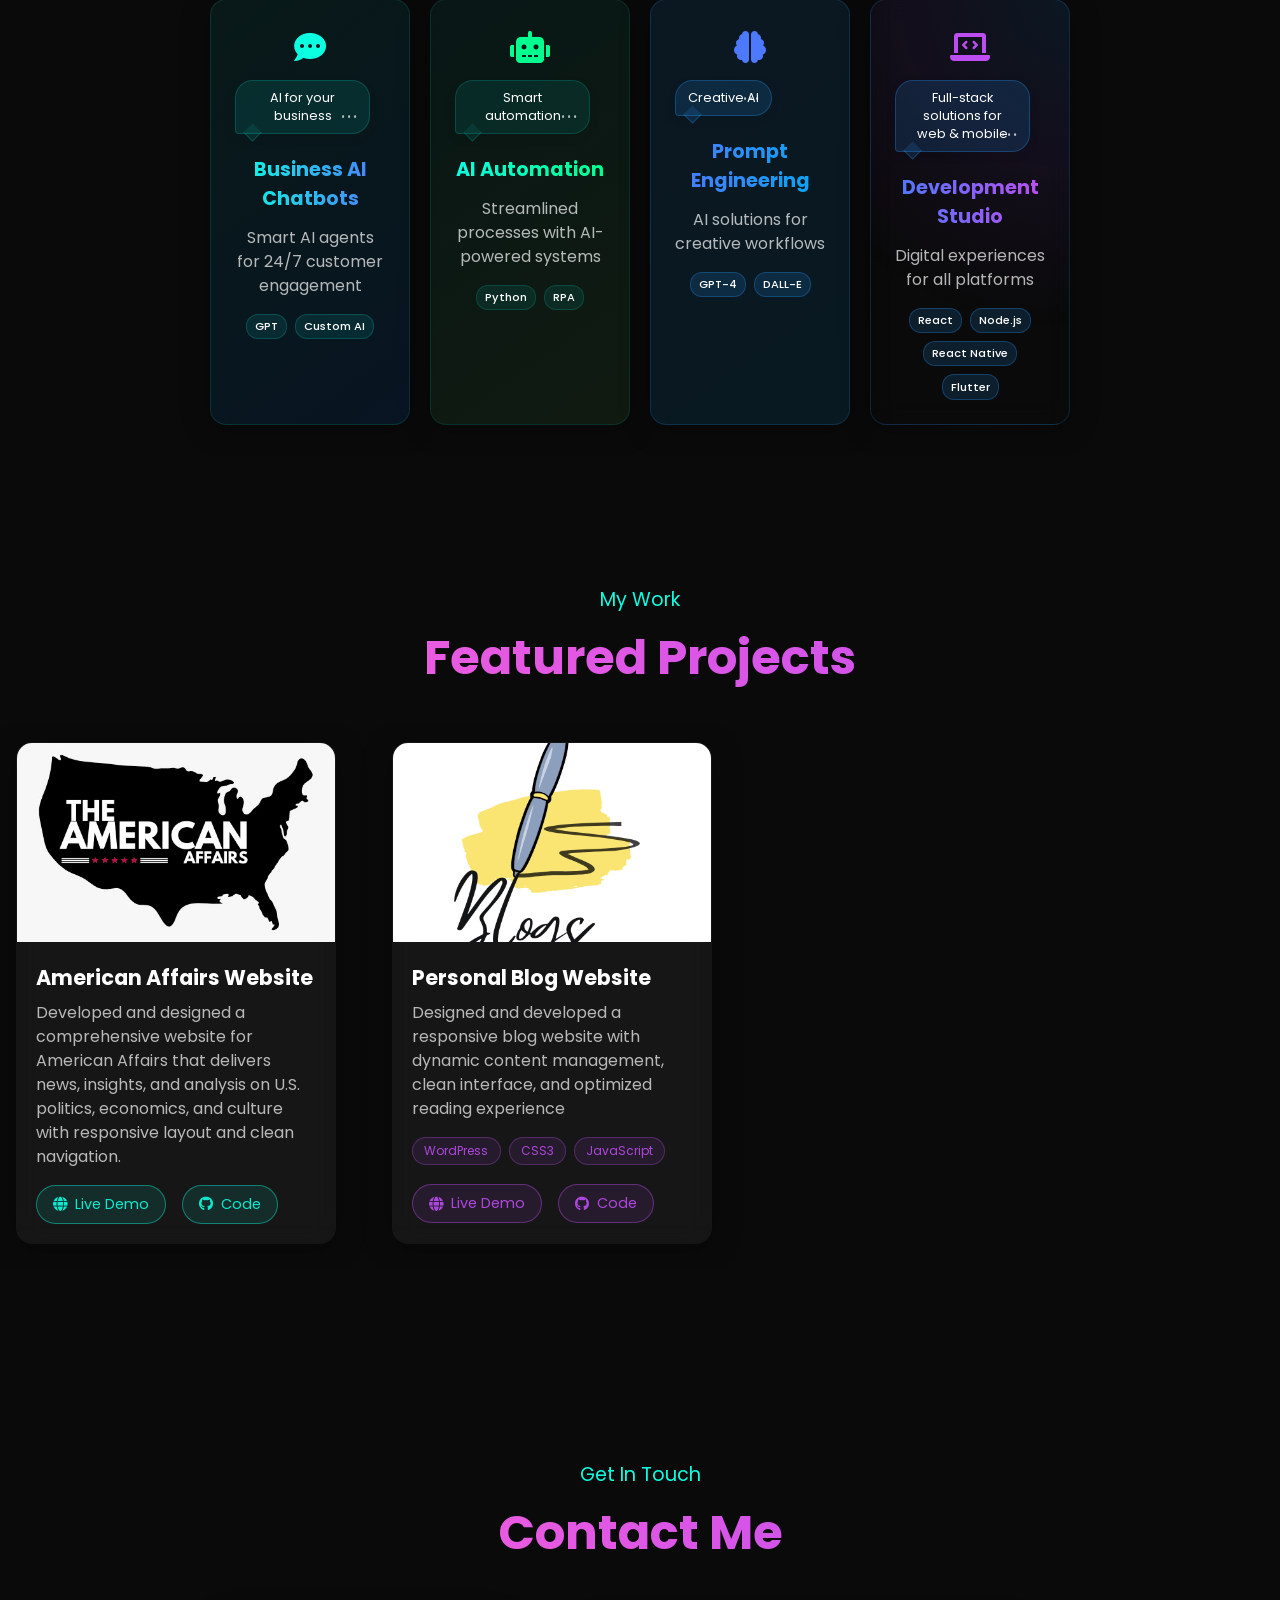
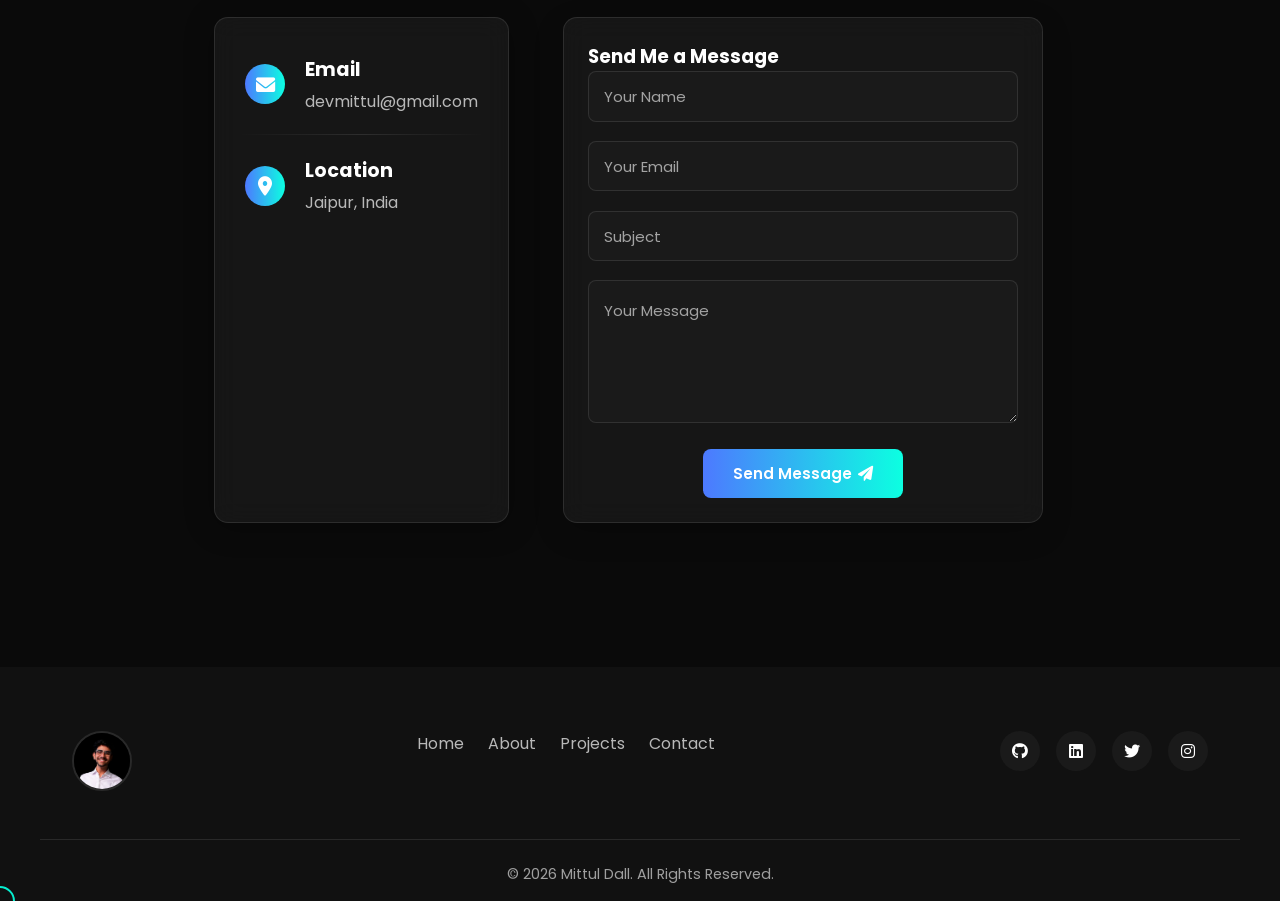
==== commit 1979419d: "feat: use web3.jpg as website logo" ====
--- a/index.html
+++ b/index.html
@@ -71,6 +71,16 @@
     <link rel="preconnect" href="https://fonts.gstatic.com" crossorigin>
     <link href="https://fonts.googleapis.com/css2?family=Poppins:wght@300;400;500;600;700;800&display=swap"
         rel="stylesheet">
+
+    <!-- Google tag (gtag.js) -->
+    <script async src="https://www.googletagmanager.com/gtag/js?id=G-XZ9FPX0ZS1"></script>
+    <script>
+      window.dataLayer = window.dataLayer || [];
+      function gtag(){dataLayer.push(arguments);}
+      gtag('js', new Date());
+
+      gtag('config', 'G-XZ9FPX0ZS1');
+    </script>
 </head>
 
 <body>
@@ -81,7 +91,7 @@
     <nav>
         <div class="logo">
             <div class="glass-effect">
-                <span>Crafting Dreams</span>
+                <img src="web3.jpg" alt="Mittul Dall Logo" class="logo-img">
             </div>
         </div>
         <div class="menu-items">
@@ -317,7 +327,7 @@
                         autocomplete="on">
                         <!-- FormSubmit configuration -->
                         <input type="hidden" name="_subject" value="New message from your portfolio website!">
-                        <input type="hidden" name="_next" value="https://devmittul.github.io/myintro/thankyou.html">
+                        <input type="hidden" name="_next" value="https://portfolio.mittul.codes/thankyou.html">
                         <input type="text" name="_honey" style="display:none" tabindex="-1" autocomplete="off">
 
                         <!-- Form fields -->
@@ -354,7 +364,7 @@
     <footer>
         <div class="footer-content">
             <div class="footer-logo">
-                <span>Crafting Dreams</span>
+                <img src="web3.jpg" alt="Mittul Dall Logo" class="logo-img">
             </div>
             <div class="footer-links">
                 <a href="#home">Home</a>
--- a/styles.css
+++ b/styles.css
@@ -339,16 +339,19 @@
 }
 
 .logo .glass-effect {
-  padding: 0.5rem 1.2rem;
-}
-
-.logo span {
-  font-weight: 700;
-  font-size: 1.5rem;
-  background: linear-gradient(to right, var(--crayon-blue), var(--crayon-teal));
-  -webkit-background-clip: text;
-  -webkit-text-fill-color: transparent;
-  background-clip: text;
+  padding: 0.3rem;
+  display: flex;
+  align-items: center;
+  justify-content: center;
+  border-radius: 50%;
+}
+
+.logo-img {
+  width: 45px;
+  height: 45px;
+  border-radius: 50%;
+  object-fit: cover;
+  display: block;
 }
 
 .menu-items .glass-effect {
@@ -2125,13 +2128,15 @@
   margin-bottom: 3rem;
 }
 
-.footer-logo span {
-  font-weight: 700;
-  font-size: 2rem;
-  background: linear-gradient(to right, var(--crayon-blue), var(--crayon-teal));
-  -webkit-background-clip: text;
-  -webkit-text-fill-color: transparent;
-  background-clip: text;
+.footer-logo .logo-img {
+  width: 60px;
+  height: 60px;
+  border: 2px solid var(--glass-border);
+  transition: border-color 0.3s ease;
+}
+
+.footer-logo .logo-img:hover {
+  border-color: var(--crayon-teal);
 }
 
 .footer-links {
@@ -2552,8 +2557,9 @@
     padding: 0.6rem 0.5rem;
   }
 
-  .logo span {
-    font-size: 1.2rem;
+  .logo-img {
+    width: 38px;
+    height: 38px;
   }
 
   .hamburger {
--- a/styles.css
+++ b/styles.css
@@ -339,16 +339,19 @@
 }
 
 .logo .glass-effect {
-  padding: 0.5rem 1.2rem;
-}
-
-.logo span {
-  font-weight: 700;
-  font-size: 1.5rem;
-  background: linear-gradient(to right, var(--crayon-blue), var(--crayon-teal));
-  -webkit-background-clip: text;
-  -webkit-text-fill-color: transparent;
-  background-clip: text;
+  padding: 0.3rem;
+  display: flex;
+  align-items: center;
+  justify-content: center;
+  border-radius: 50%;
+}
+
+.logo-img {
+  width: 45px;
+  height: 45px;
+  border-radius: 50%;
+  object-fit: cover;
+  display: block;
 }
 
 .menu-items .glass-effect {
@@ -2125,13 +2128,15 @@
   margin-bottom: 3rem;
 }
 
-.footer-logo span {
-  font-weight: 700;
-  font-size: 2rem;
-  background: linear-gradient(to right, var(--crayon-blue), var(--crayon-teal));
-  -webkit-background-clip: text;
-  -webkit-text-fill-color: transparent;
-  background-clip: text;
+.footer-logo .logo-img {
+  width: 60px;
+  height: 60px;
+  border: 2px solid var(--glass-border);
+  transition: border-color 0.3s ease;
+}
+
+.footer-logo .logo-img:hover {
+  border-color: var(--crayon-teal);
 }
 
 .footer-links {
@@ -2552,8 +2557,9 @@
     padding: 0.6rem 0.5rem;
   }
 
-  .logo span {
-    font-size: 1.2rem;
+  .logo-img {
+    width: 38px;
+    height: 38px;
   }
 
   .hamburger {
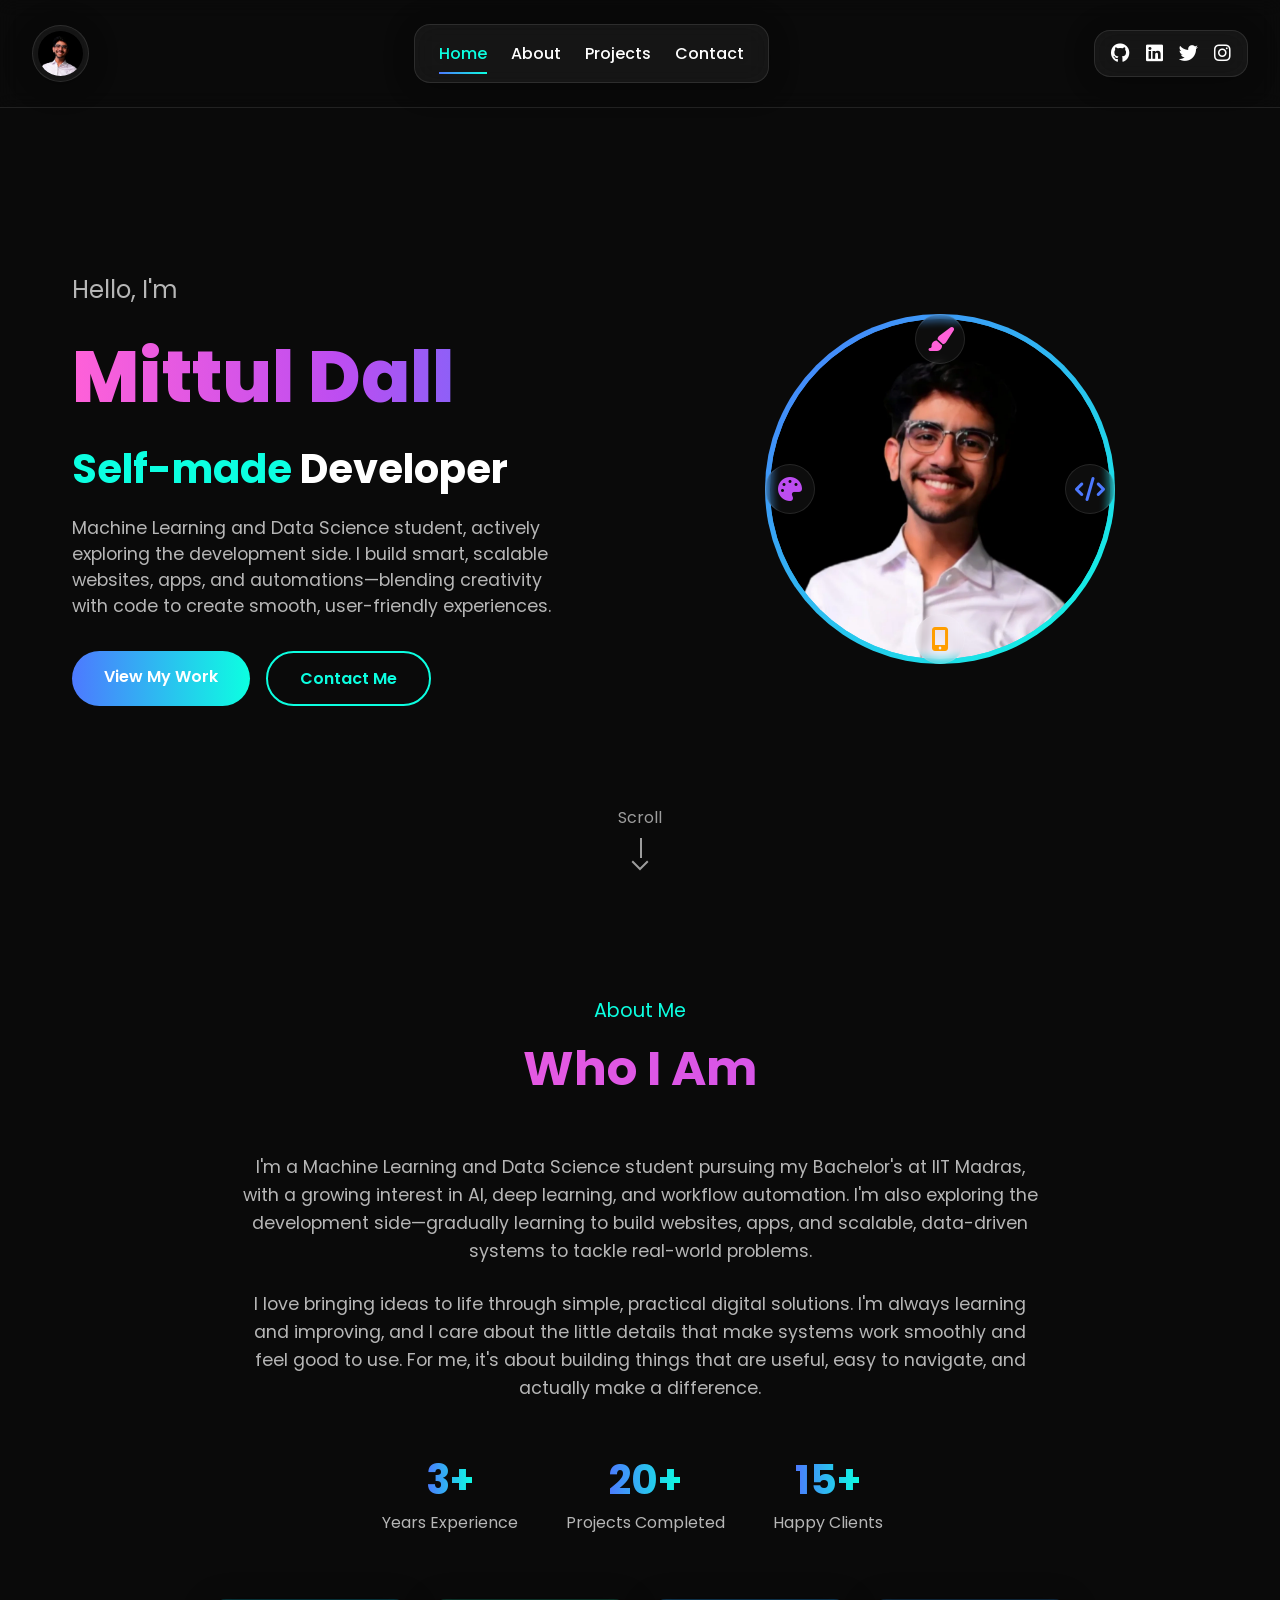
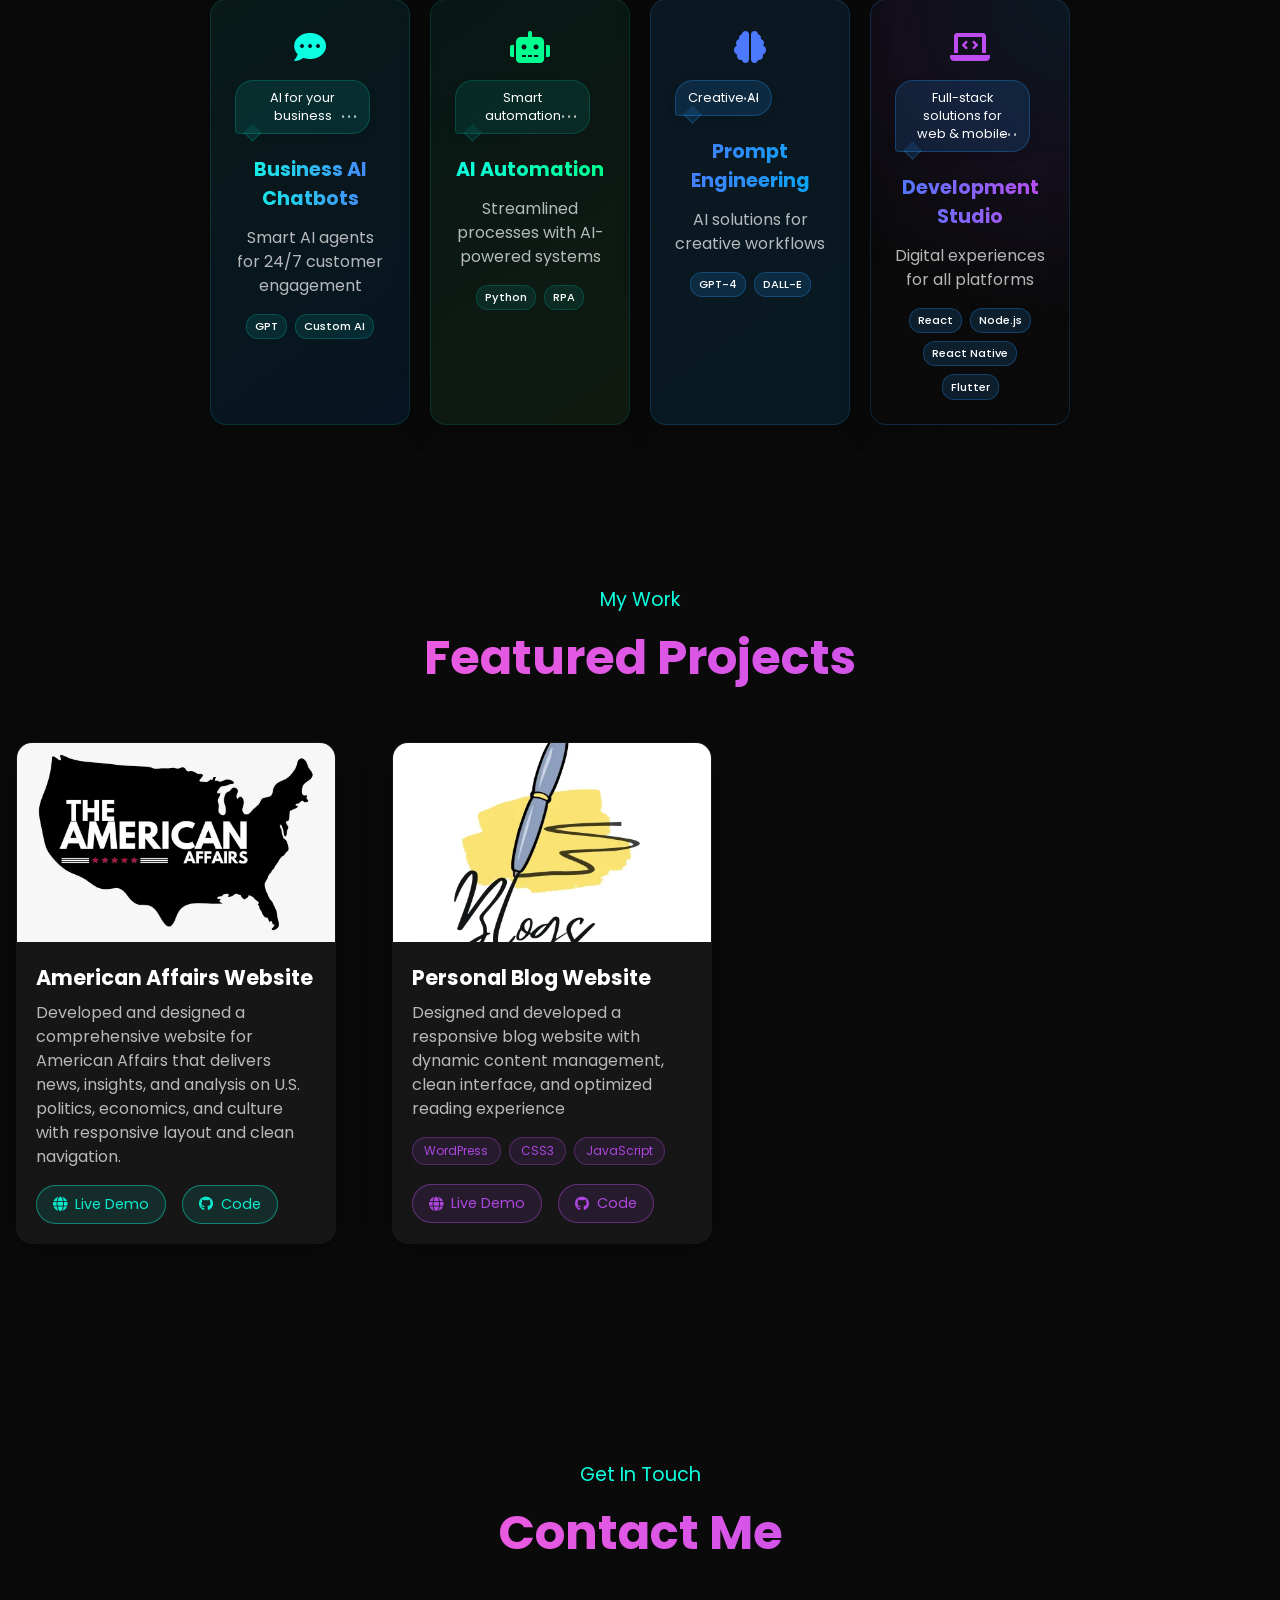
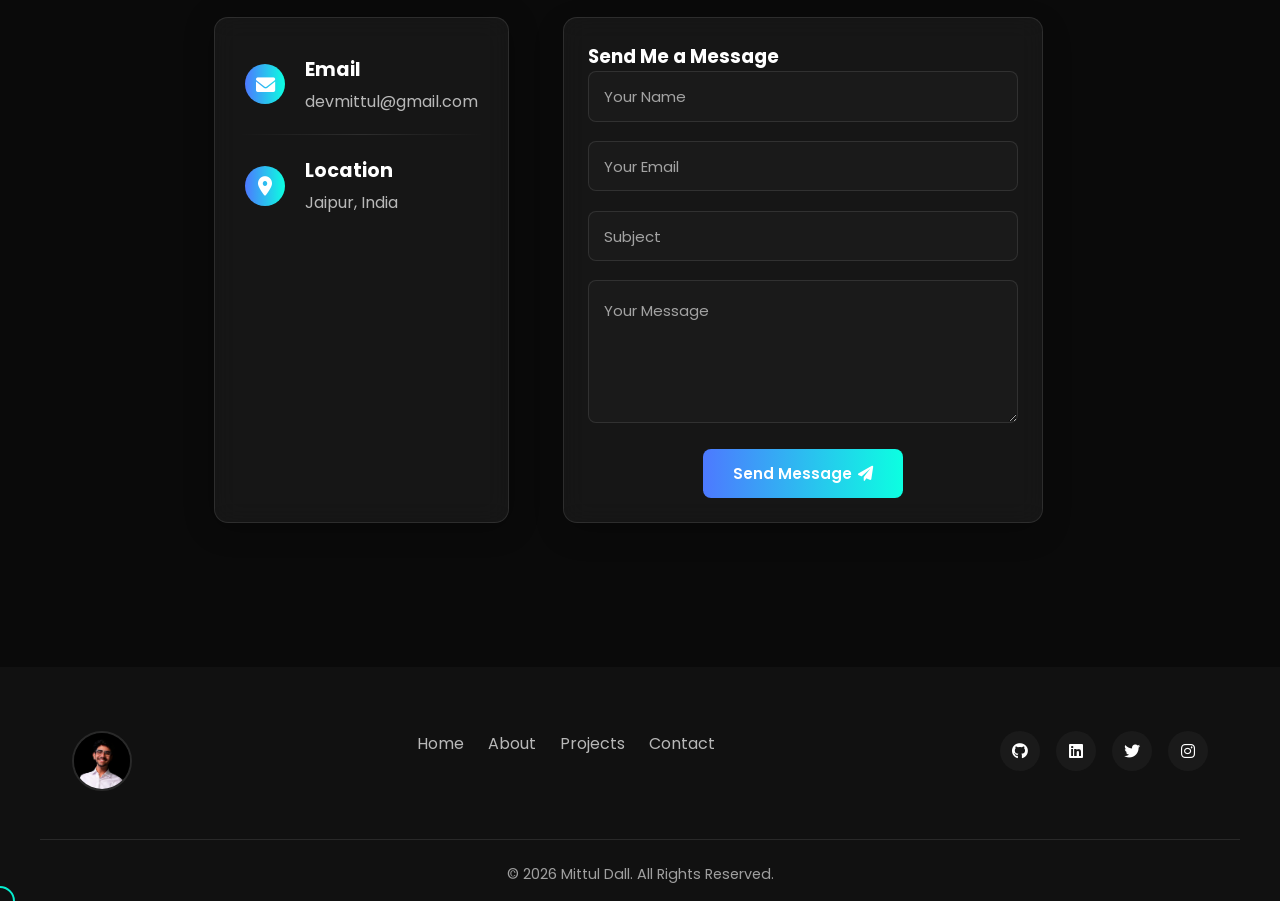
==== commit bf0c8b0f: "perf: optimize page speed (WebP, defer CSS, fix viewport)" ====
--- a/index.html
+++ b/index.html
@@ -7,7 +7,7 @@
 
 <head>
     <meta charset="UTF-8">
-    <meta name="viewport" content="width=device-width, initial-scale=1.0, maximum-scale=1.0, user-scalable=no">
+    <meta name="viewport" content="width=device-width, initial-scale=1.0">
     <meta name="description"
         content="Mittul Dall – Machine Learning & Data Science student at IIT Madras, based in Jaipur. Building smart websites, AI automations, and scalable apps.">
     <title>Mittul Dall | ML & Dev Portfolio – Jaipur</title>
@@ -24,14 +24,14 @@
     <meta property="og:url" content="https://portfolio.mittul.codes/">
     <meta property="og:title" content="Mittul Dall | ML & Dev Portfolio">
     <meta property="og:description" content="Machine Learning & Data Science student at IIT Madras. Building smart websites, AI automations, and scalable apps.">
-    <meta property="og:image" content="https://portfolio.mittul.codes/web3.jpg">
+    <meta property="og:image" content="https://portfolio.mittul.codes/web3.webp">
 
     <!-- Twitter Card -->
     <meta name="twitter:card" content="summary_large_image">
     <meta name="twitter:site" content="@immittul">
     <meta name="twitter:title" content="Mittul Dall | ML & Dev Portfolio">
     <meta name="twitter:description" content="Machine Learning & Data Science student at IIT Madras. Building smart websites, AI automations, and scalable apps.">
-    <meta name="twitter:image" content="https://portfolio.mittul.codes/web3.jpg">
+    <meta name="twitter:image" content="https://portfolio.mittul.codes/web3.webp">
 
     <!-- JSON-LD Structured Data -->
     <script type="application/ld+json">
@@ -40,7 +40,7 @@
       "@type": "Person",
       "name": "Mittul Dall",
       "url": "https://portfolio.mittul.codes/",
-      "image": "https://portfolio.mittul.codes/web3.jpg",
+      "image": "https://portfolio.mittul.codes/web3.webp",
       "sameAs": [
         "https://github.com/devmittul",
         "https://www.linkedin.com/in/immittul",
@@ -63,10 +63,11 @@
 
     <!-- Preload critical assets -->
     <link rel="preload" href="styles.css" as="style">
-    <link rel="preload" href="web3.jpg" as="image" fetchpriority="high">
+    <link rel="preload" href="web3.webp" as="image" fetchpriority="high">
 
     <link rel="stylesheet" href="styles.css">
-    <link rel="stylesheet" href="https://cdnjs.cloudflare.com/ajax/libs/font-awesome/6.0.0/css/all.min.css">
+    <link rel="preload" href="https://cdnjs.cloudflare.com/ajax/libs/font-awesome/6.0.0/css/all.min.css" as="style" onload="this.onload=null;this.rel='stylesheet'">
+    <noscript><link rel="stylesheet" href="https://cdnjs.cloudflare.com/ajax/libs/font-awesome/6.0.0/css/all.min.css"></noscript>
     <link rel="preconnect" href="https://fonts.googleapis.com">
     <link rel="preconnect" href="https://fonts.gstatic.com" crossorigin>
     <link href="https://fonts.googleapis.com/css2?family=Poppins:wght@300;400;500;600;700;800&display=swap"
@@ -91,7 +92,7 @@
     <nav>
         <div class="logo">
             <div class="glass-effect">
-                <img src="web3.jpg" alt="Mittul Dall Logo" class="logo-img">
+                <img src="web3.webp" alt="Mittul Dall Logo" class="logo-img">
             </div>
         </div>
         <div class="menu-items">
@@ -141,7 +142,7 @@
                     <div class="profile-image">
                         <!-- Profile image updated -->
                         <div class="profile-pic-container" style="border-radius: 50%; overflow: hidden;">
-                            <img src="web3.jpg" alt="Mittul Dall – ML developer and student, profile photo"
+                            <img src="web3.webp" alt="Mittul Dall – ML developer and student, profile photo"
                                 style="width: 100%; height: 100%; border-radius: 50%; object-fit: cover;"
                                 width="300" height="300"
                                 loading="eager" fetchpriority="high">
@@ -252,7 +253,7 @@
         <div class="projects-grid">
             <div class="project-card glass-card">
                 <div class="project-image">
-                    <img src="p1.png" alt="Screenshot of American Affairs website – news and politics platform"
+                    <img src="p1.webp" alt="Screenshot of American Affairs website – news and politics platform"
                         style="width: 100%; height: 100%; object-fit: cover; border-radius: 10px 10px 0 0;"
                         width="400" height="250" loading="lazy">
                 </div>
@@ -270,7 +271,7 @@
             </div>
             <div class="project-card glass-card">
                 <div class="project-image">
-                    <img src="Author Logo Pen Writing.png" alt="Logo for personal blog website project"
+                    <img src="Author Logo Pen Writing.webp" alt="Logo for personal blog website project"
                         style="width: 100%; height: 100%; object-fit: cover; border-radius: 10px 10px 0 0;"
                         width="400" height="250" loading="lazy">
                 </div>
@@ -364,7 +365,7 @@
     <footer>
         <div class="footer-content">
             <div class="footer-logo">
-                <img src="web3.jpg" alt="Mittul Dall Logo" class="logo-img">
+                <img src="web3.webp" alt="Mittul Dall Logo" class="logo-img">
             </div>
             <div class="footer-links">
                 <a href="#home">Home</a>
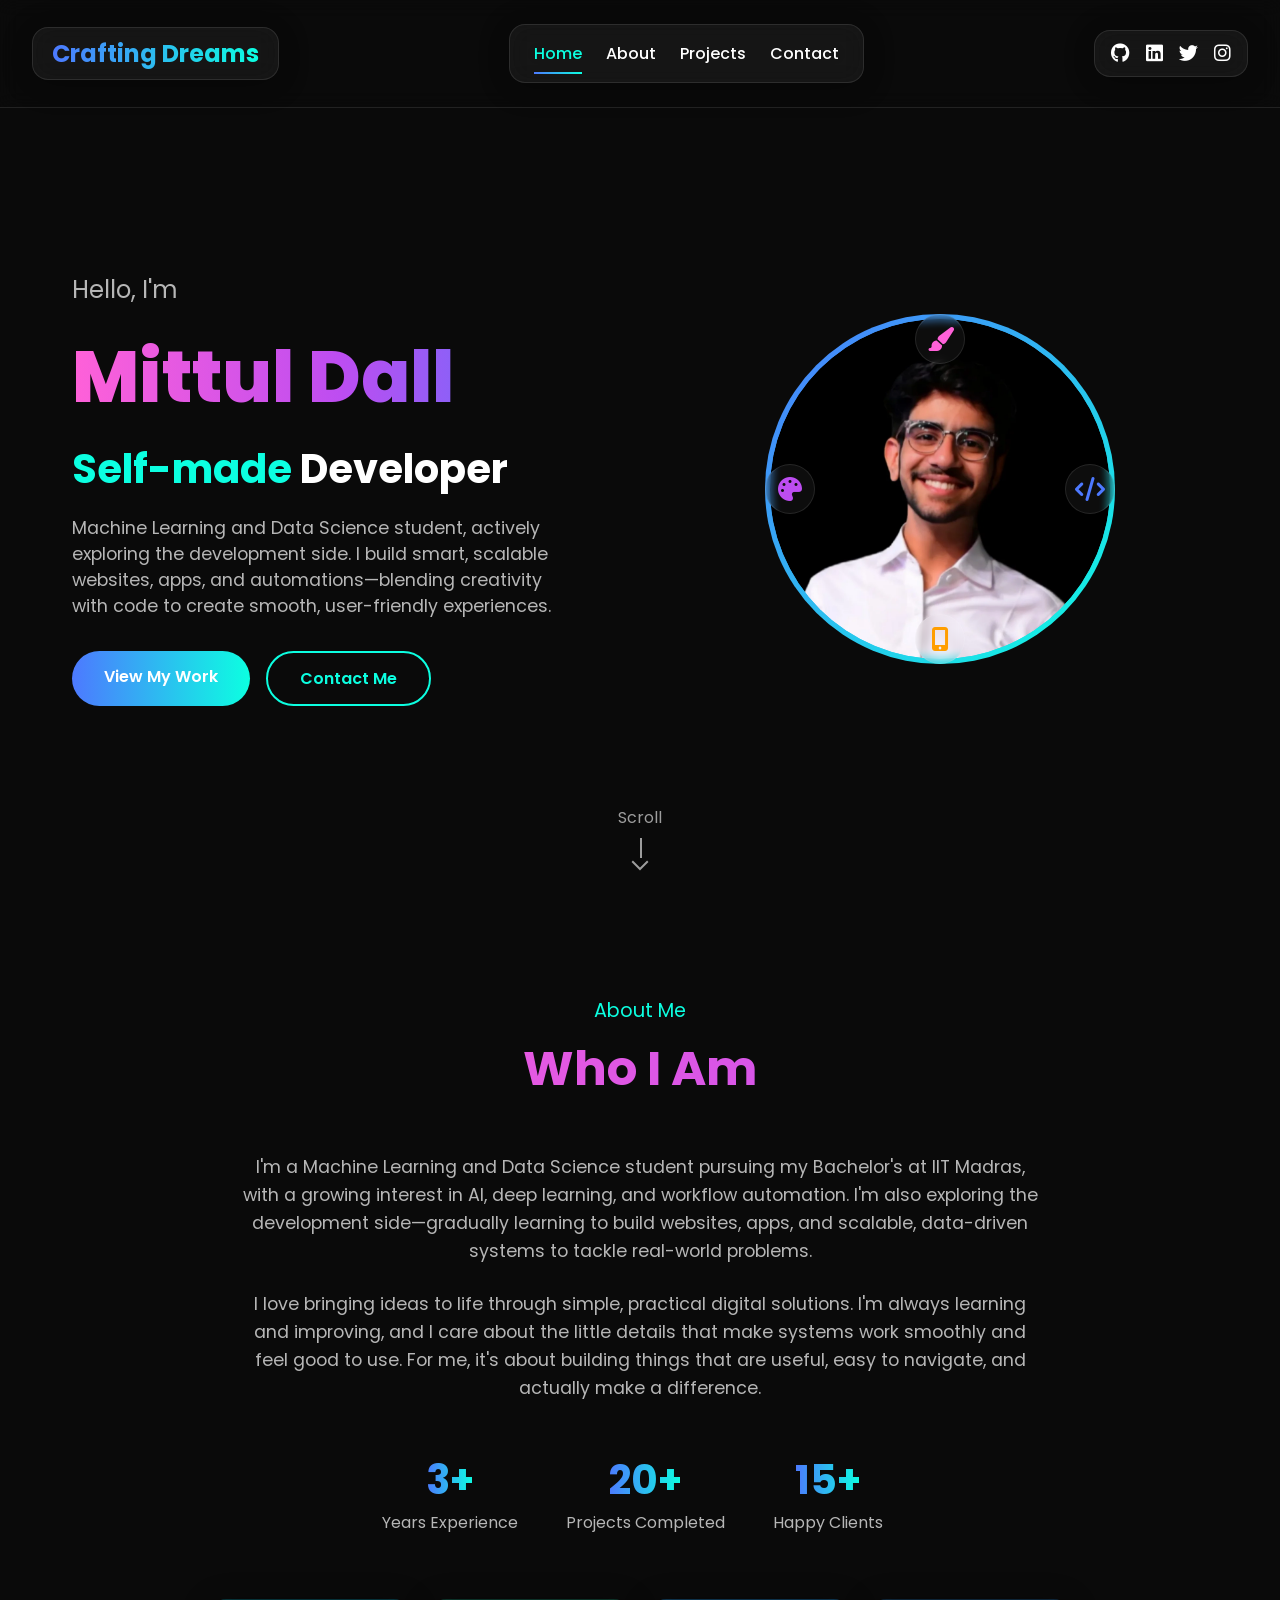
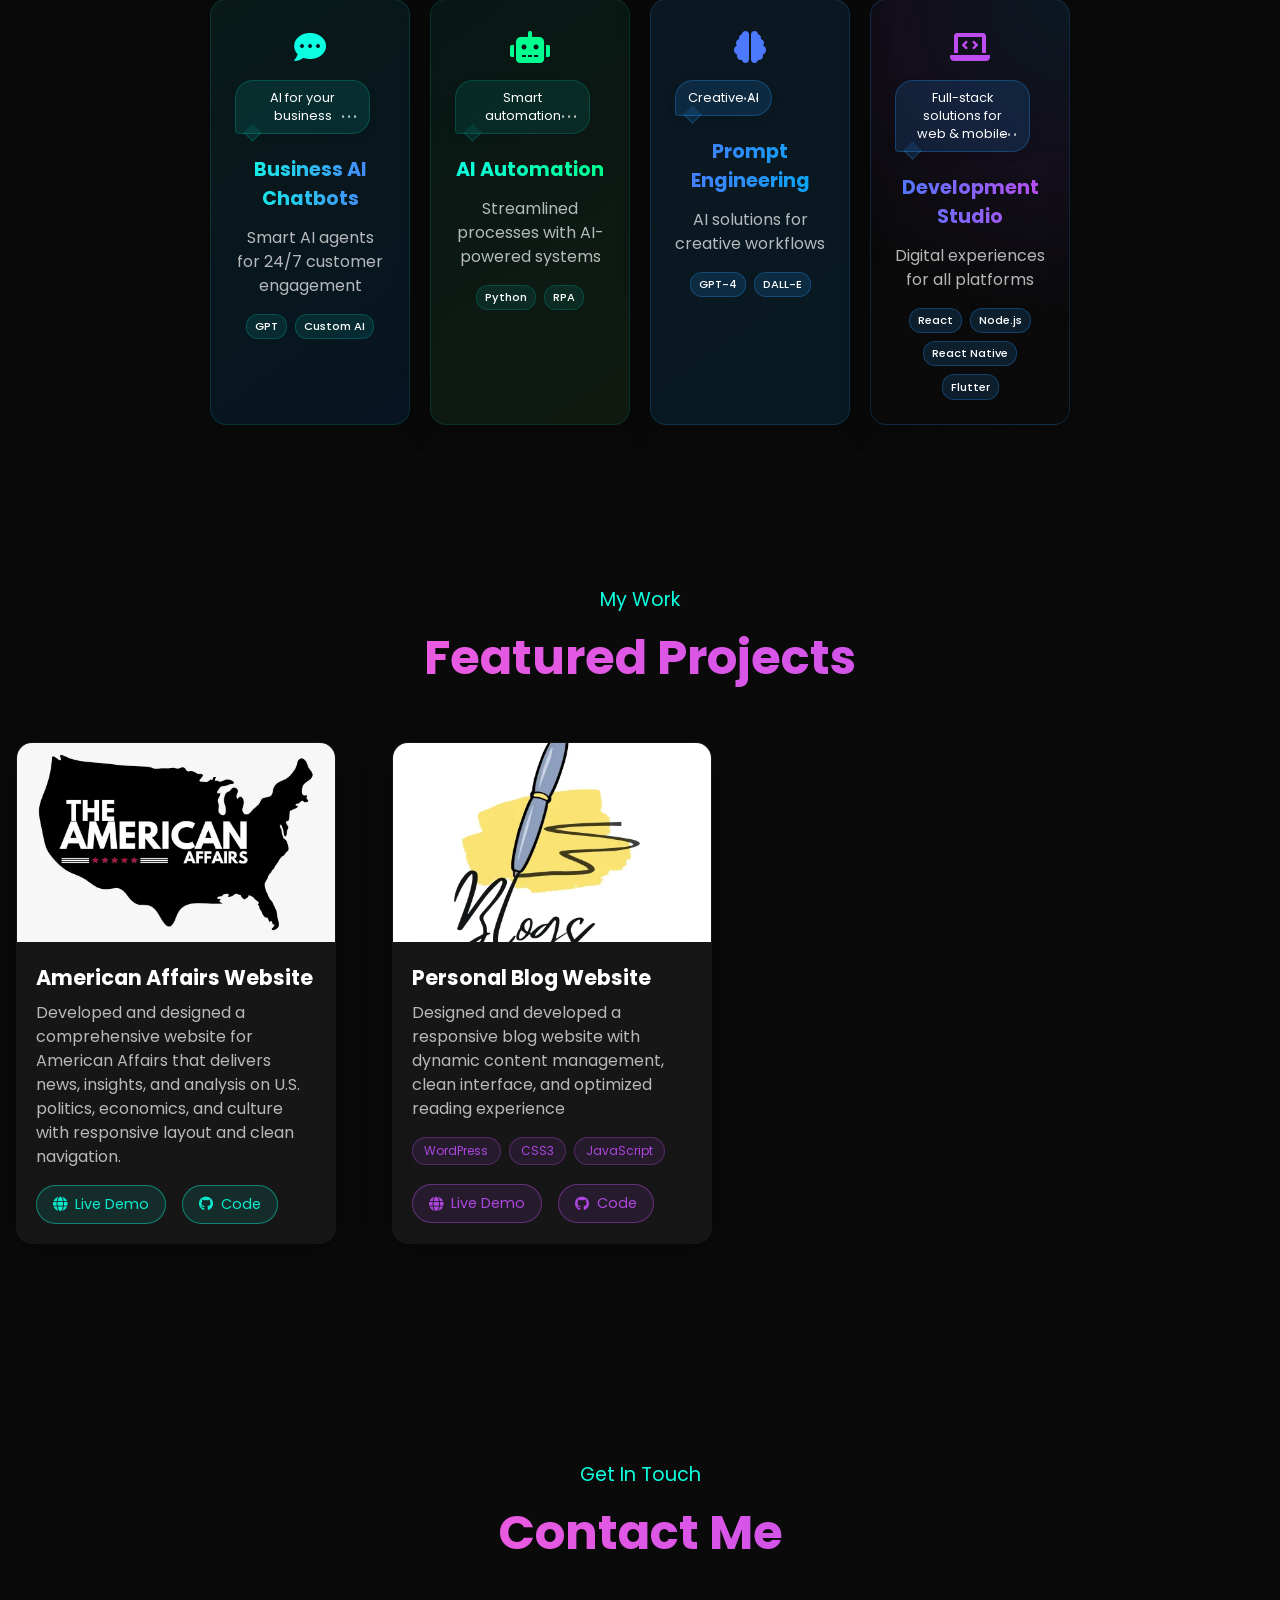
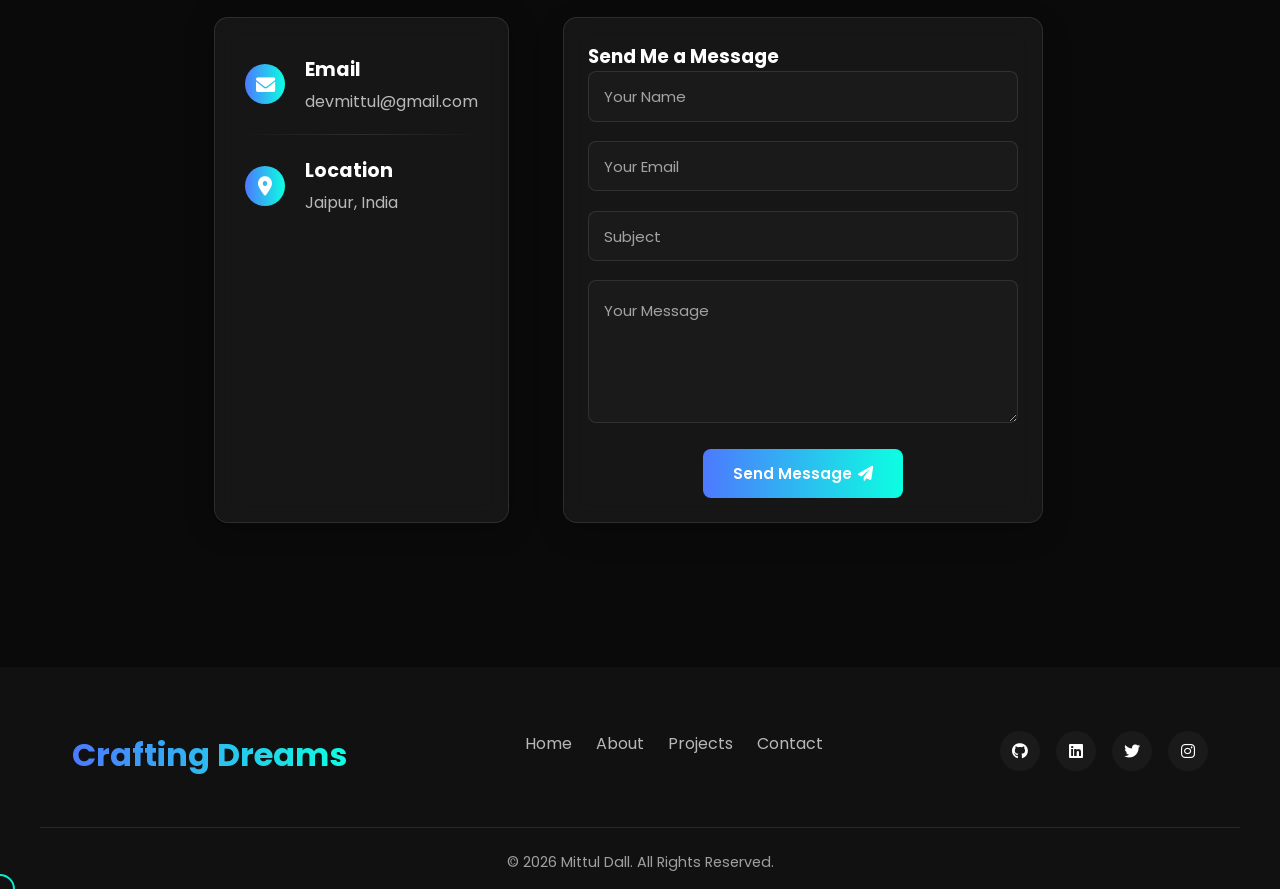
==== commit 6e9d5ad3: "fix: revert nav logo to text and add proper favicon.png" ====
--- a/index.html
+++ b/index.html
@@ -92,7 +92,7 @@
     <nav>
         <div class="logo">
             <div class="glass-effect">
-                <img src="web3.webp" alt="Mittul Dall Logo" class="logo-img">
+                <span>Crafting Dreams</span>
             </div>
         </div>
         <div class="menu-items">
@@ -365,7 +365,7 @@
     <footer>
         <div class="footer-content">
             <div class="footer-logo">
-                <img src="web3.webp" alt="Mittul Dall Logo" class="logo-img">
+                <span>Crafting Dreams</span>
             </div>
             <div class="footer-links">
                 <a href="#home">Home</a>
--- a/styles.css
+++ b/styles.css
@@ -339,19 +339,16 @@
 }
 
 .logo .glass-effect {
-  padding: 0.3rem;
-  display: flex;
-  align-items: center;
-  justify-content: center;
-  border-radius: 50%;
-}
-
-.logo-img {
-  width: 45px;
-  height: 45px;
-  border-radius: 50%;
-  object-fit: cover;
-  display: block;
+  padding: 0.5rem 1.2rem;
+}
+
+.logo span {
+  font-weight: 700;
+  font-size: 1.5rem;
+  background: linear-gradient(to right, var(--crayon-blue), var(--crayon-teal));
+  -webkit-background-clip: text;
+  -webkit-text-fill-color: transparent;
+  background-clip: text;
 }
 
 .menu-items .glass-effect {
@@ -2128,15 +2125,13 @@
   margin-bottom: 3rem;
 }
 
-.footer-logo .logo-img {
-  width: 60px;
-  height: 60px;
-  border: 2px solid var(--glass-border);
-  transition: border-color 0.3s ease;
-}
-
-.footer-logo .logo-img:hover {
-  border-color: var(--crayon-teal);
+.footer-logo span {
+  font-weight: 700;
+  font-size: 2rem;
+  background: linear-gradient(to right, var(--crayon-blue), var(--crayon-teal));
+  -webkit-background-clip: text;
+  -webkit-text-fill-color: transparent;
+  background-clip: text;
 }
 
 .footer-links {
@@ -2557,9 +2552,8 @@
     padding: 0.6rem 0.5rem;
   }
 
-  .logo-img {
-    width: 38px;
-    height: 38px;
+  .logo span {
+    font-size: 1.2rem;
   }
 
   .hamburger {
--- a/styles.css
+++ b/styles.css
@@ -339,19 +339,16 @@
 }
 
 .logo .glass-effect {
-  padding: 0.3rem;
-  display: flex;
-  align-items: center;
-  justify-content: center;
-  border-radius: 50%;
-}
-
-.logo-img {
-  width: 45px;
-  height: 45px;
-  border-radius: 50%;
-  object-fit: cover;
-  display: block;
+  padding: 0.5rem 1.2rem;
+}
+
+.logo span {
+  font-weight: 700;
+  font-size: 1.5rem;
+  background: linear-gradient(to right, var(--crayon-blue), var(--crayon-teal));
+  -webkit-background-clip: text;
+  -webkit-text-fill-color: transparent;
+  background-clip: text;
 }
 
 .menu-items .glass-effect {
@@ -2128,15 +2125,13 @@
   margin-bottom: 3rem;
 }
 
-.footer-logo .logo-img {
-  width: 60px;
-  height: 60px;
-  border: 2px solid var(--glass-border);
-  transition: border-color 0.3s ease;
-}
-
-.footer-logo .logo-img:hover {
-  border-color: var(--crayon-teal);
+.footer-logo span {
+  font-weight: 700;
+  font-size: 2rem;
+  background: linear-gradient(to right, var(--crayon-blue), var(--crayon-teal));
+  -webkit-background-clip: text;
+  -webkit-text-fill-color: transparent;
+  background-clip: text;
 }
 
 .footer-links {
@@ -2557,9 +2552,8 @@
     padding: 0.6rem 0.5rem;
   }
 
-  .logo-img {
-    width: 38px;
-    height: 38px;
+  .logo span {
+    font-size: 1.2rem;
   }
 
   .hamburger {
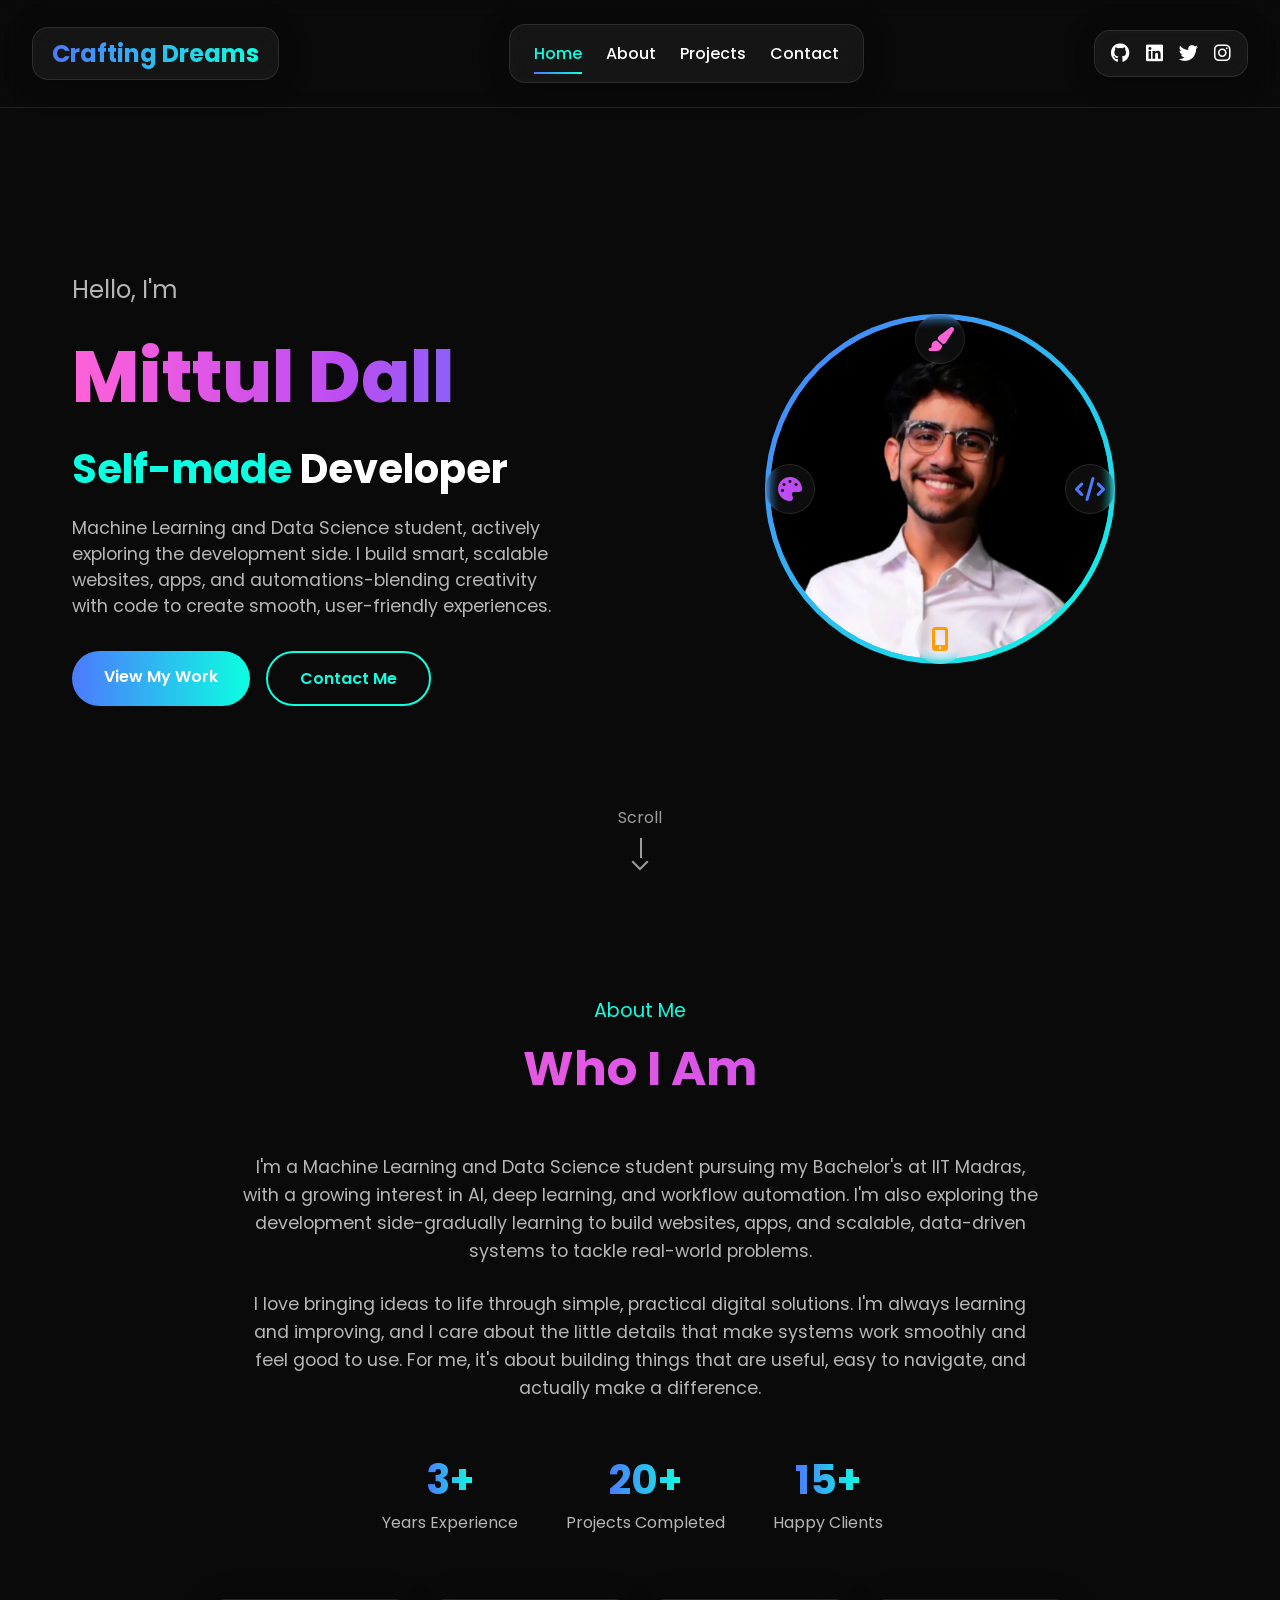
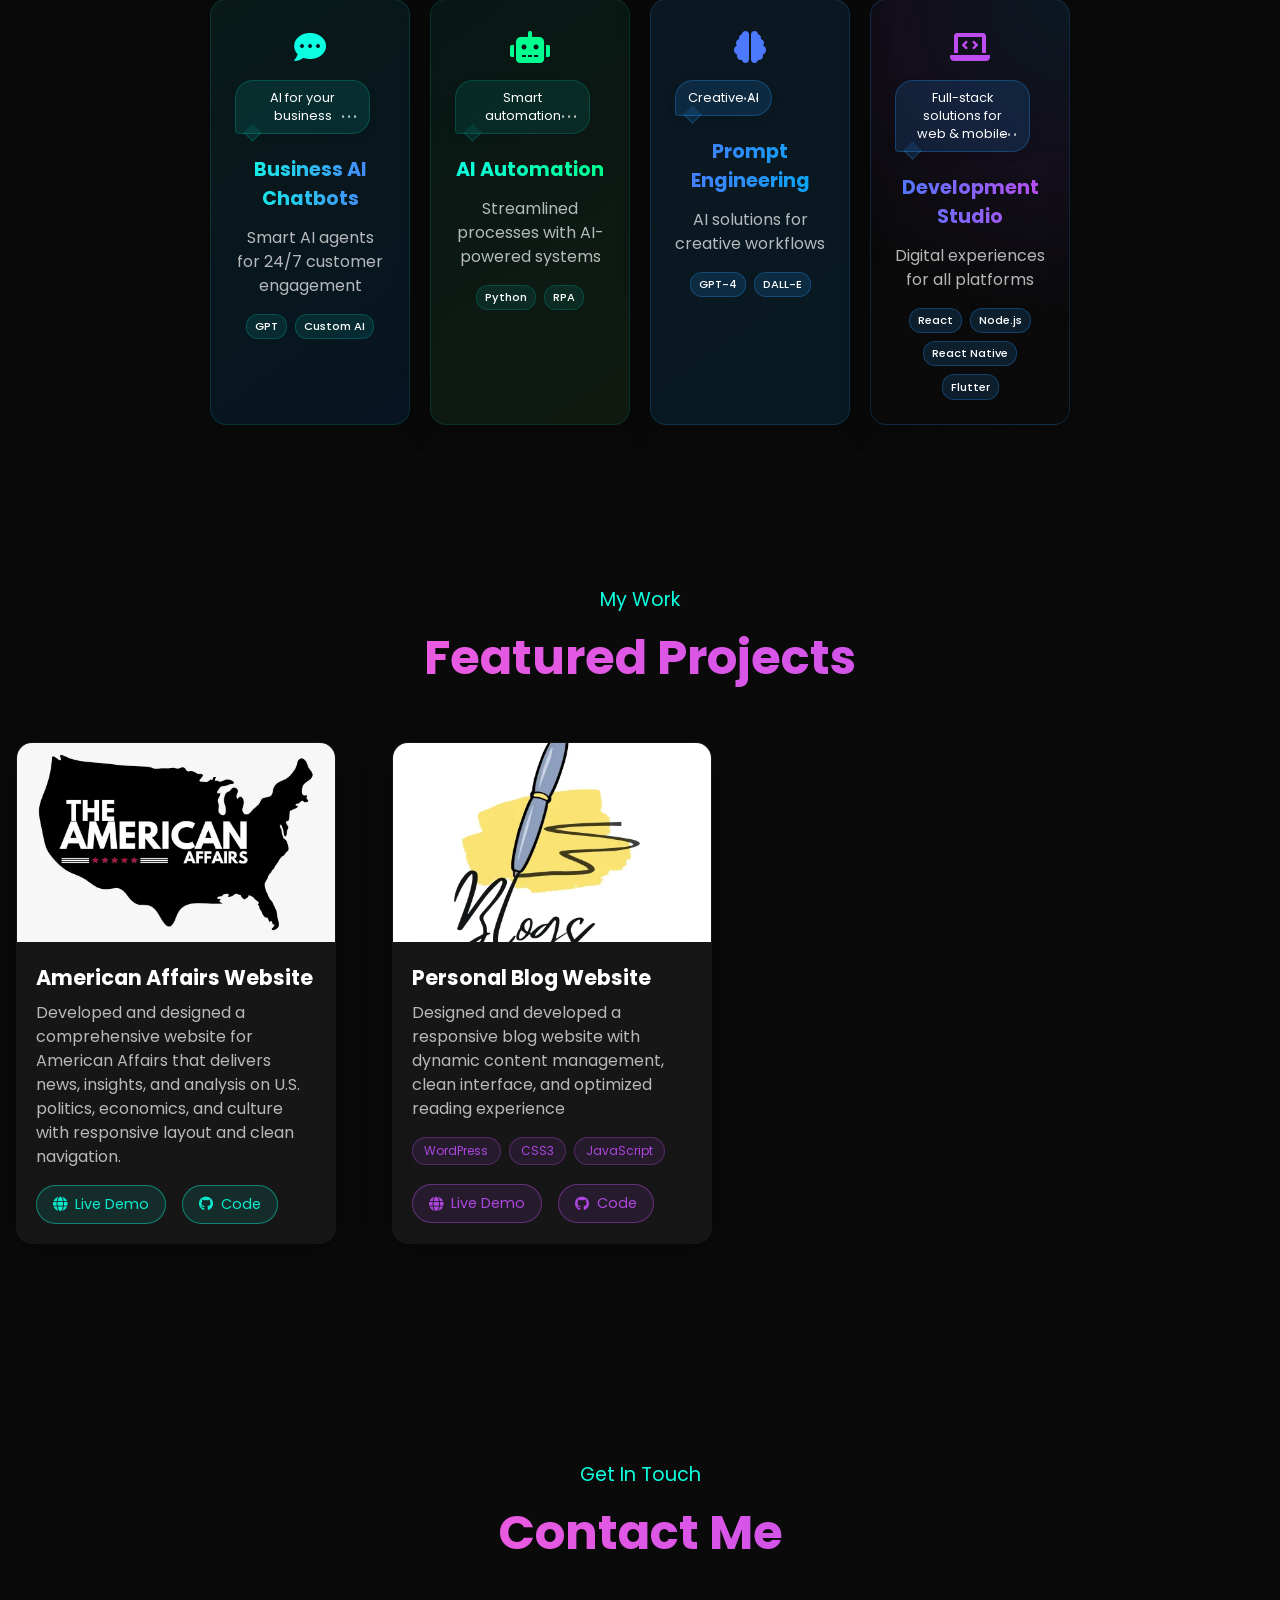
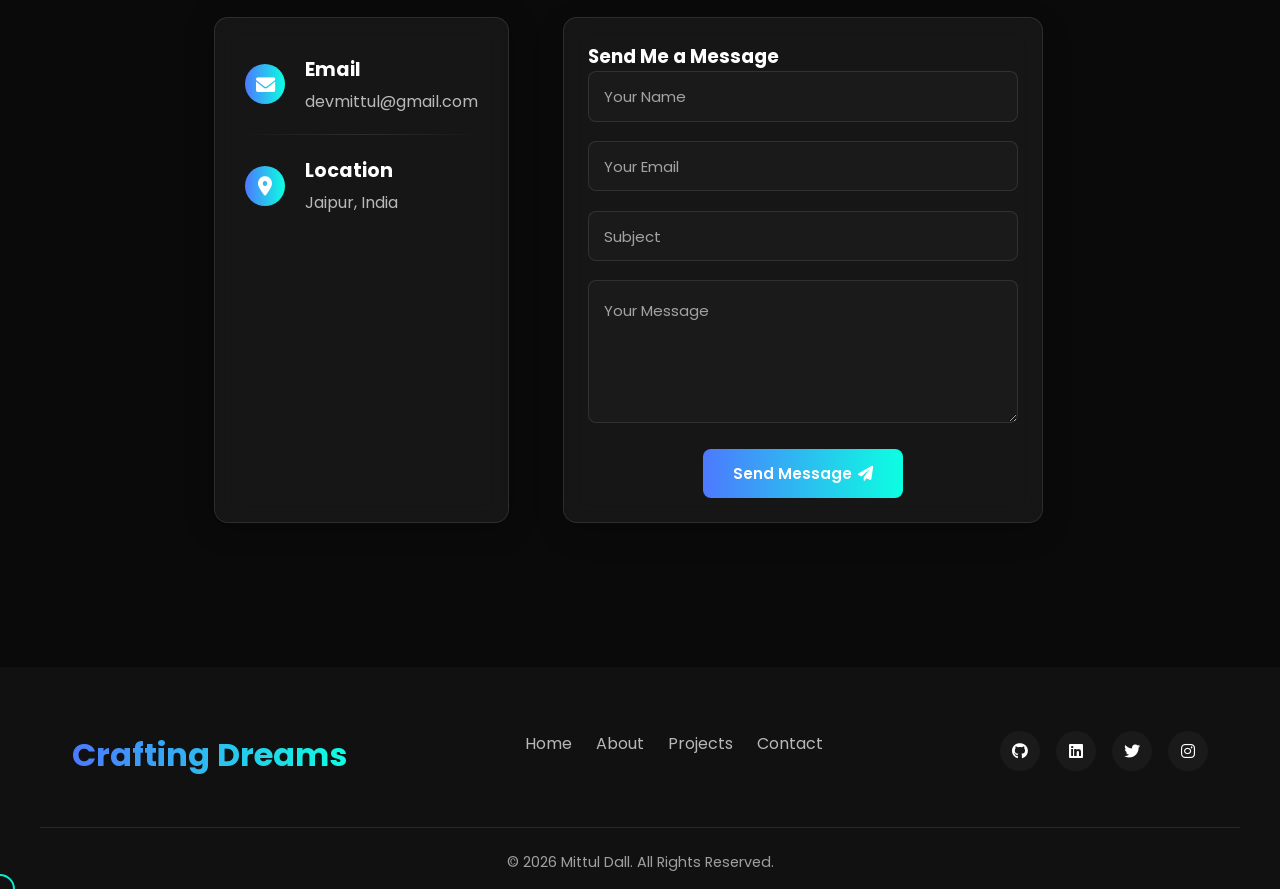
==== commit c162146a: "chore: formatting and minor text updates in index.html" ====
--- a/index.html
+++ b/index.html
@@ -9,8 +9,8 @@
     <meta charset="UTF-8">
     <meta name="viewport" content="width=device-width, initial-scale=1.0">
     <meta name="description"
-        content="Mittul Dall – Machine Learning & Data Science student at IIT Madras, based in Jaipur. Building smart websites, AI automations, and scalable apps.">
-    <title>Mittul Dall | ML & Dev Portfolio – Jaipur</title>
+        content="Mittul Dall - Machine Learning & Data Science student at IIT Madras, based in Jaipur. Building smart websites, AI automations, and scalable apps.">
+    <title>Mittul Dall | ML & Dev Portfolio - Jaipur</title>
 
     <!-- Favicon -->
     <link rel="icon" type="image/png" href="favicon.png">
@@ -23,14 +23,16 @@
     <meta property="og:type" content="website">
     <meta property="og:url" content="https://portfolio.mittul.codes/">
     <meta property="og:title" content="Mittul Dall | ML & Dev Portfolio">
-    <meta property="og:description" content="Machine Learning & Data Science student at IIT Madras. Building smart websites, AI automations, and scalable apps.">
+    <meta property="og:description"
+        content="Machine Learning & Data Science student at IIT Madras. Building smart websites, AI automations, and scalable apps.">
     <meta property="og:image" content="https://portfolio.mittul.codes/web3.webp">
 
     <!-- Twitter Card -->
     <meta name="twitter:card" content="summary_large_image">
     <meta name="twitter:site" content="@immittul">
     <meta name="twitter:title" content="Mittul Dall | ML & Dev Portfolio">
-    <meta name="twitter:description" content="Machine Learning & Data Science student at IIT Madras. Building smart websites, AI automations, and scalable apps.">
+    <meta name="twitter:description"
+        content="Machine Learning & Data Science student at IIT Madras. Building smart websites, AI automations, and scalable apps.">
     <meta name="twitter:image" content="https://portfolio.mittul.codes/web3.webp">
 
     <!-- JSON-LD Structured Data -->
@@ -66,8 +68,11 @@
     <link rel="preload" href="web3.webp" as="image" fetchpriority="high">
 
     <link rel="stylesheet" href="styles.css">
-    <link rel="preload" href="https://cdnjs.cloudflare.com/ajax/libs/font-awesome/6.0.0/css/all.min.css" as="style" onload="this.onload=null;this.rel='stylesheet'">
-    <noscript><link rel="stylesheet" href="https://cdnjs.cloudflare.com/ajax/libs/font-awesome/6.0.0/css/all.min.css"></noscript>
+    <link rel="preload" href="https://cdnjs.cloudflare.com/ajax/libs/font-awesome/6.0.0/css/all.min.css" as="style"
+        onload="this.onload=null;this.rel='stylesheet'">
+    <noscript>
+        <link rel="stylesheet" href="https://cdnjs.cloudflare.com/ajax/libs/font-awesome/6.0.0/css/all.min.css">
+    </noscript>
     <link rel="preconnect" href="https://fonts.googleapis.com">
     <link rel="preconnect" href="https://fonts.gstatic.com" crossorigin>
     <link href="https://fonts.googleapis.com/css2?family=Poppins:wght@300;400;500;600;700;800&display=swap"
@@ -76,11 +81,11 @@
     <!-- Google tag (gtag.js) -->
     <script async src="https://www.googletagmanager.com/gtag/js?id=G-XZ9FPX0ZS1"></script>
     <script>
-      window.dataLayer = window.dataLayer || [];
-      function gtag(){dataLayer.push(arguments);}
-      gtag('js', new Date());
-
-      gtag('config', 'G-XZ9FPX0ZS1');
+        window.dataLayer = window.dataLayer || [];
+        function gtag() { dataLayer.push(arguments); }
+        gtag('js', new Date());
+
+        gtag('config', 'G-XZ9FPX0ZS1');
     </script>
 </head>
 
@@ -105,12 +110,14 @@
         </div>
         <div class="social-icons">
             <div class="glass-effect">
-                <a href="https://github.com/devmittul" target="_blank" rel="noopener noreferrer" aria-label="GitHub profile"><i class="fab fa-github"></i></a>
-                <a href="https://www.linkedin.com/in/immittul" target="_blank" rel="noopener noreferrer" aria-label="LinkedIn profile"><i class="fab fa-linkedin"></i></a>
-                <a href="https://x.com/immittul" target="_blank"
-                    rel="noopener noreferrer" aria-label="Twitter / X profile"><i class="fab fa-twitter"></i></a>
-                <a href="https://www.instagram.com/immittul/" target="_blank"
-                    rel="noopener noreferrer" aria-label="Instagram profile"><i class="fab fa-instagram"></i></a>
+                <a href="https://github.com/devmittul" target="_blank" rel="noopener noreferrer"
+                    aria-label="GitHub profile"><i class="fab fa-github"></i></a>
+                <a href="https://www.linkedin.com/in/immittul" target="_blank" rel="noopener noreferrer"
+                    aria-label="LinkedIn profile"><i class="fab fa-linkedin"></i></a>
+                <a href="https://x.com/immittul" target="_blank" rel="noopener noreferrer"
+                    aria-label="Twitter / X profile"><i class="fab fa-twitter"></i></a>
+                <a href="https://www.instagram.com/immittul/" target="_blank" rel="noopener noreferrer"
+                    aria-label="Instagram profile"><i class="fab fa-instagram"></i></a>
             </div>
         </div>
 
@@ -122,242 +129,248 @@
     </nav>
 
     <main id="main-content">
-    <!-- Hero Section -->
-    <section id="home" class="hero">
-        <div class="container" style="padding-top: 30px;">
-            <div class="animated-text">
-                <div class="greeting">Hello, I'm</div>
-                <h1 class="name">Mittul Dall</h1>
-                <h2 class="profession"><span>Self-made</span> Developer</h2>
-                <p class="description">Machine Learning and Data Science student, actively exploring the development
-                    side. I build smart, scalable websites, apps, and automations—blending creativity with code to
-                    create smooth, user-friendly experiences.</p>
-                <div class="cta-buttons">
-                    <a href="#projects" class="cta-primary">View My Work</a>
-                    <a href="#contact" class="cta-secondary">Contact Me</a>
-                </div>
-            </div>
-            <div class="hero-image">
-                <div class="profile-image-container">
-                    <div class="profile-image">
-                        <!-- Profile image updated -->
-                        <div class="profile-pic-container" style="border-radius: 50%; overflow: hidden;">
-                            <img src="web3.webp" alt="Mittul Dall – ML developer and student, profile photo"
-                                style="width: 100%; height: 100%; border-radius: 50%; object-fit: cover;"
-                                width="300" height="300"
-                                loading="eager" fetchpriority="high">
-                        </div>
-                    </div>
-                    <div class="orbiting-elements">
-                        <div class="orbit-element html-icon"><i class="fas fa-paint-brush"></i></div>
-                        <div class="orbit-element css-icon"><i class="fas fa-code"></i></div>
-                        <div class="orbit-element js-icon"><i class="fas fa-mobile-alt"></i></div>
-                        <div class="orbit-element react-icon"><i class="fas fa-palette"></i></div>
-                    </div>
-                </div>
-            </div>
-        </div>
-        <div class="scroll-indicator">
-            <span>Scroll</span>
-            <div class="scroll-arrow"></div>
-        </div>
-    </section>
-
-    <!-- About Section -->
-    <section id="about" class="about">
-        <div class="container">
+        <!-- Hero Section -->
+        <section id="home" class="hero">
+            <div class="container" style="padding-top: 30px;">
+                <div class="animated-text">
+                    <div class="greeting">Hello, I'm</div>
+                    <h1 class="name">Mittul Dall</h1>
+                    <h2 class="profession"><span>Self-made</span> Developer</h2>
+                    <p class="description">Machine Learning and Data Science student, actively exploring the development
+                        side. I build smart, scalable websites, apps, and automations-blending creativity with code to
+                        create smooth, user-friendly experiences.</p>
+                    <div class="cta-buttons">
+                        <a href="#projects" class="cta-primary">View My Work</a>
+                        <a href="#contact" class="cta-secondary">Contact Me</a>
+                    </div>
+                </div>
+                <div class="hero-image">
+                    <div class="profile-image-container">
+                        <div class="profile-image">
+                            <!-- Profile image updated -->
+                            <div class="profile-pic-container" style="border-radius: 50%; overflow: hidden;">
+                                <img src="web3.webp" alt="Mittul Dall - ML developer and student, profile photo"
+                                    style="width: 100%; height: 100%; border-radius: 50%; object-fit: cover;"
+                                    width="300" height="300" loading="eager" fetchpriority="high">
+                            </div>
+                        </div>
+                        <div class="orbiting-elements">
+                            <div class="orbit-element html-icon"><i class="fas fa-paint-brush"></i></div>
+                            <div class="orbit-element css-icon"><i class="fas fa-code"></i></div>
+                            <div class="orbit-element js-icon"><i class="fas fa-mobile-alt"></i></div>
+                            <div class="orbit-element react-icon"><i class="fas fa-palette"></i></div>
+                        </div>
+                    </div>
+                </div>
+            </div>
+            <div class="scroll-indicator">
+                <span>Scroll</span>
+                <div class="scroll-arrow"></div>
+            </div>
+        </section>
+
+        <!-- About Section -->
+        <section id="about" class="about">
+            <div class="container">
+                <div class="section-title">
+                    <span class="subtitle">About Me</span>
+                    <h2>Who I Am</h2>
+                </div>
+                <div class="about-content">
+                    <div class="about-text">
+                        <p>I'm a Machine Learning and Data Science student pursuing my Bachelor's at IIT Madras, with a
+                            growing interest in AI, deep learning, and workflow automation. I'm also exploring the
+                            development side-gradually learning to build websites, apps, and scalable, data-driven
+                            systems
+                            to tackle real-world problems.</p>
+                        <p>I love bringing ideas to life through simple, practical digital solutions. I'm always
+                            learning
+                            and improving, and I care about the little details that make systems work smoothly and feel
+                            good
+                            to use. For me, it's about building things that are useful, easy to navigate, and actually
+                            make
+                            a difference.</p>
+                        <div class="stats">
+                            <div class="stat-item">
+                                <span class="stat-number">3+</span>
+                                <span class="stat-label">Years Experience</span>
+                            </div>
+                            <div class="stat-item">
+                                <span class="stat-number">20+</span>
+                                <span class="stat-label">Projects Completed</span>
+                            </div>
+                            <div class="stat-item">
+                                <span class="stat-number">15+</span>
+                                <span class="stat-label">Happy Clients</span>
+                            </div>
+                        </div>
+                    </div>
+                </div>
+                <div class="about-cards">
+                    <div class="about-card glass-card chatbot-card">
+                        <div class="card-icon"><i class="fas fa-comment-dots"></i></div>
+                        <div class="chat-bubble">AI for your business</div>
+                        <h3>Business AI Chatbots</h3>
+                        <p>Smart AI agents for 24/7 customer engagement</p>
+                        <div class="tech-tags">
+                            <span>GPT</span>
+                            <span>Custom AI</span>
+                        </div>
+                    </div>
+                    <div class="about-card glass-card automation-card">
+                        <div class="card-icon"><i class="fas fa-robot"></i></div>
+                        <div class="chat-bubble">Smart automation</div>
+                        <h3>AI Automation</h3>
+                        <p>Streamlined processes with AI-powered systems</p>
+                        <div class="tech-tags">
+                            <span>Python</span>
+                            <span>RPA</span>
+                        </div>
+                    </div>
+                    <div class="about-card glass-card prompt-card">
+                        <div class="card-icon"><i class="fas fa-brain"></i></div>
+                        <div class="chat-bubble">Creative AI</div>
+                        <h3>Prompt Engineering</h3>
+                        <p>AI solutions for creative workflows</p>
+                        <div class="tech-tags">
+                            <span>GPT-4</span>
+                            <span>DALL-E</span>
+                        </div>
+                    </div>
+                    <div class="about-card glass-card dev-card">
+                        <div class="card-icon"><i class="fas fa-laptop-code"></i></div>
+                        <div class="chat-bubble">Full-stack solutions for web & mobile</div>
+                        <h3>Development Studio</h3>
+                        <p>Digital experiences for all platforms</p>
+                        <div class="tech-tags">
+                            <span>React</span>
+                            <span>Node.js</span>
+                            <span>React Native</span>
+                            <span>Flutter</span>
+                        </div>
+                    </div>
+
+                </div>
+            </div>
+        </section>
+
+        <!-- Projects Section -->
+        <section id="projects" class="projects">
             <div class="section-title">
-                <span class="subtitle">About Me</span>
-                <h2>Who I Am</h2>
-            </div>
-            <div class="about-content">
-                <div class="about-text">
-                    <p>I'm a Machine Learning and Data Science student pursuing my Bachelor's at IIT Madras, with a
-                        growing interest in AI, deep learning, and workflow automation. I'm also exploring the
-                        development side—gradually learning to build websites, apps, and scalable, data-driven systems
-                        to tackle real-world problems.</p>
-                    <p>I love bringing ideas to life through simple, practical digital solutions. I'm always learning
-                        and improving, and I care about the little details that make systems work smoothly and feel good
-                        to use. For me, it's about building things that are useful, easy to navigate, and actually make
-                        a difference.</p>
-                    <div class="stats">
-                        <div class="stat-item">
-                            <span class="stat-number">3+</span>
-                            <span class="stat-label">Years Experience</span>
-                        </div>
-                        <div class="stat-item">
-                            <span class="stat-number">20+</span>
-                            <span class="stat-label">Projects Completed</span>
-                        </div>
-                        <div class="stat-item">
-                            <span class="stat-number">15+</span>
-                            <span class="stat-label">Happy Clients</span>
-                        </div>
-                    </div>
-                </div>
-            </div>
-            <div class="about-cards">
-                <div class="about-card glass-card chatbot-card">
-                    <div class="card-icon"><i class="fas fa-comment-dots"></i></div>
-                    <div class="chat-bubble">AI for your business</div>
-                    <h3>Business AI Chatbots</h3>
-                    <p>Smart AI agents for 24/7 customer engagement</p>
-                    <div class="tech-tags">
-                        <span>GPT</span>
-                        <span>Custom AI</span>
-                    </div>
-                </div>
-                <div class="about-card glass-card automation-card">
-                    <div class="card-icon"><i class="fas fa-robot"></i></div>
-                    <div class="chat-bubble">Smart automation</div>
-                    <h3>AI Automation</h3>
-                    <p>Streamlined processes with AI-powered systems</p>
-                    <div class="tech-tags">
-                        <span>Python</span>
-                        <span>RPA</span>
-                    </div>
-                </div>
-                <div class="about-card glass-card prompt-card">
-                    <div class="card-icon"><i class="fas fa-brain"></i></div>
-                    <div class="chat-bubble">Creative AI</div>
-                    <h3>Prompt Engineering</h3>
-                    <p>AI solutions for creative workflows</p>
-                    <div class="tech-tags">
-                        <span>GPT-4</span>
-                        <span>DALL-E</span>
-                    </div>
-                </div>
-                <div class="about-card glass-card dev-card">
-                    <div class="card-icon"><i class="fas fa-laptop-code"></i></div>
-                    <div class="chat-bubble">Full-stack solutions for web & mobile</div>
-                    <h3>Development Studio</h3>
-                    <p>Digital experiences for all platforms</p>
-                    <div class="tech-tags">
-                        <span>React</span>
-                        <span>Node.js</span>
-                        <span>React Native</span>
-                        <span>Flutter</span>
-                    </div>
-                </div>
-
-            </div>
-        </div>
-    </section>
-
-    <!-- Projects Section -->
-    <section id="projects" class="projects">
-        <div class="section-title">
-            <span class="subtitle">My Work</span>
-            <h2>Featured Projects</h2>
-        </div>
-        <div class="projects-grid">
-            <div class="project-card glass-card">
-                <div class="project-image">
-                    <img src="p1.webp" alt="Screenshot of American Affairs website – news and politics platform"
-                        style="width: 100%; height: 100%; object-fit: cover; border-radius: 10px 10px 0 0;"
-                        width="400" height="250" loading="lazy">
-                </div>
-                <div class="project-info">
-                    <h3>American Affairs Website</h3>
-                    <p>Developed and designed a comprehensive website for American Affairs that delivers news, insights,
-                        and analysis on U.S. politics, economics, and culture with responsive layout and clean
-                        navigation.</p>
-                    <div class="project-links">
-                        <a href="https://theamericanaffairs.com/" target="_blank" rel="noopener noreferrer"
-                            class="project-link" aria-label="View American Affairs Website Live Demo"><i class="fas fa-globe"></i> Live Demo</a>
-                        <a href="#" class="project-link" aria-label="View American Affairs Website Source Code"><i class="fab fa-github"></i> Code</a>
-                    </div>
-                </div>
-            </div>
-            <div class="project-card glass-card">
-                <div class="project-image">
-                    <img src="Author Logo Pen Writing.webp" alt="Logo for personal blog website project"
-                        style="width: 100%; height: 100%; object-fit: cover; border-radius: 10px 10px 0 0;"
-                        width="400" height="250" loading="lazy">
-                </div>
-                <div class="project-info">
-                    <h3>Personal Blog Website</h3>
-                    <p>Designed and developed a responsive blog website with dynamic content management, clean
-                        interface, and optimized reading experience</p>
-                    <div class="project-tech">
-                        <span>WordPress</span>
-                        <span>CSS3</span>
-                        <span>JavaScript</span>
-                    </div>
-                    <div class="project-links">
-                        <a href="#" class="project-link" aria-label="View Personal Blog Website Live Demo"><i class="fas fa-globe"></i> Live Demo</a>
-                        <a href="#" class="project-link" aria-label="View Personal Blog Website Source Code"><i class="fab fa-github"></i> Code</a>
-                    </div>
-                </div>
-            </div>
-        </div>
-    </section>
-
-    <!-- Contact Section -->
-    <section id="contact" class="contact">
-        <div class="container">
-            <div class="section-title">
-                <span class="subtitle">Get In Touch</span>
-                <h2>Contact Me</h2>
-            </div>
-            <div class="contact-container">
-                <div class="contact-info glass-card">
-                    <div class="contact-item">
-                        <div class="contact-icon">
-                            <i class="fas fa-envelope"></i>
-                        </div>
-                        <div class="contact-details">
-                            <h3>Email</h3>
-                            <p>devmittul@gmail.com</p>
-                        </div>
-                    </div>
-                    <div class="contact-divider"></div>
-                    <div class="contact-item">
-                        <div class="contact-icon">
-                            <i class="fas fa-map-marker-alt"></i>
-                        </div>
-                        <div class="contact-details">
-                            <h3>Location</h3>
-                            <p>Jaipur, India</p>
-                        </div>
-                    </div>
-                </div>
-                <div class="contact-form glass-card">
-                    <h3>Send Me a Message</h3>
-                    <form id="contactForm" action="https://formsubmit.co/devmittul@gmail.com" method="POST"
-                        autocomplete="on">
-                        <!-- FormSubmit configuration -->
-                        <input type="hidden" name="_subject" value="New message from your portfolio website!">
-                        <input type="hidden" name="_next" value="https://portfolio.mittul.codes/thankyou.html">
-                        <input type="text" name="_honey" style="display:none" tabindex="-1" autocomplete="off">
-
-                        <!-- Form fields -->
-                        <div class="form-group floating">
-                            <input type="text" id="name" name="name" placeholder=" " required
-                                autocomplete="name">
-                            <label for="name">Your Name</label>
-                        </div>
-                        <div class="form-group floating">
-                            <input type="email" id="email" name="email" placeholder=" " required
-                                autocomplete="email">
-                            <label for="email">Your Email</label>
-                        </div>
-                        <div class="form-group floating">
-                            <input type="text" id="subject" name="subject" placeholder=" " required>
-                            <label for="subject">Subject</label>
-                        </div>
-                        <div class="form-group floating">
-                            <textarea id="message" name="message" placeholder=" " required
-                                rows="5"></textarea>
-                            <label for="message">Your Message</label>
-                        </div>
-                        <button type="submit" class="submit-btn">Send Message <i
-                                class="fas fa-paper-plane"></i></button>
-                    </form>
-                </div>
-            </div>
-        </div>
-    </section>
+                <span class="subtitle">My Work</span>
+                <h2>Featured Projects</h2>
+            </div>
+            <div class="projects-grid">
+                <div class="project-card glass-card">
+                    <div class="project-image">
+                        <img src="p1.webp" alt="Screenshot of American Affairs website – news and politics platform"
+                            style="width: 100%; height: 100%; object-fit: cover; border-radius: 10px 10px 0 0;"
+                            width="400" height="250" loading="lazy">
+                    </div>
+                    <div class="project-info">
+                        <h3>American Affairs Website</h3>
+                        <p>Developed and designed a comprehensive website for American Affairs that delivers news,
+                            insights,
+                            and analysis on U.S. politics, economics, and culture with responsive layout and clean
+                            navigation.</p>
+                        <div class="project-links">
+                            <a href="https://theamericanaffairs.com/" target="_blank" rel="noopener noreferrer"
+                                class="project-link" aria-label="View American Affairs Website Live Demo"><i
+                                    class="fas fa-globe"></i> Live Demo</a>
+                            <a href="#" class="project-link" aria-label="View American Affairs Website Source Code"><i
+                                    class="fab fa-github"></i> Code</a>
+                        </div>
+                    </div>
+                </div>
+                <div class="project-card glass-card">
+                    <div class="project-image">
+                        <img src="Author Logo Pen Writing.webp" alt="Logo for personal blog website project"
+                            style="width: 100%; height: 100%; object-fit: cover; border-radius: 10px 10px 0 0;"
+                            width="400" height="250" loading="lazy">
+                    </div>
+                    <div class="project-info">
+                        <h3>Personal Blog Website</h3>
+                        <p>Designed and developed a responsive blog website with dynamic content management, clean
+                            interface, and optimized reading experience</p>
+                        <div class="project-tech">
+                            <span>WordPress</span>
+                            <span>CSS3</span>
+                            <span>JavaScript</span>
+                        </div>
+                        <div class="project-links">
+                            <a href="#" class="project-link" aria-label="View Personal Blog Website Live Demo"><i
+                                    class="fas fa-globe"></i> Live Demo</a>
+                            <a href="#" class="project-link" aria-label="View Personal Blog Website Source Code"><i
+                                    class="fab fa-github"></i> Code</a>
+                        </div>
+                    </div>
+                </div>
+            </div>
+        </section>
+
+        <!-- Contact Section -->
+        <section id="contact" class="contact">
+            <div class="container">
+                <div class="section-title">
+                    <span class="subtitle">Get In Touch</span>
+                    <h2>Contact Me</h2>
+                </div>
+                <div class="contact-container">
+                    <div class="contact-info glass-card">
+                        <div class="contact-item">
+                            <div class="contact-icon">
+                                <i class="fas fa-envelope"></i>
+                            </div>
+                            <div class="contact-details">
+                                <h3>Email</h3>
+                                <p>devmittul@gmail.com</p>
+                            </div>
+                        </div>
+                        <div class="contact-divider"></div>
+                        <div class="contact-item">
+                            <div class="contact-icon">
+                                <i class="fas fa-map-marker-alt"></i>
+                            </div>
+                            <div class="contact-details">
+                                <h3>Location</h3>
+                                <p>Jaipur, India</p>
+                            </div>
+                        </div>
+                    </div>
+                    <div class="contact-form glass-card">
+                        <h3>Send Me a Message</h3>
+                        <form id="contactForm" action="https://formsubmit.co/devmittul@gmail.com" method="POST"
+                            autocomplete="on">
+                            <!-- FormSubmit configuration -->
+                            <input type="hidden" name="_subject" value="New message from your portfolio website!">
+                            <input type="hidden" name="_next" value="https://portfolio.mittul.codes/thankyou.html">
+                            <input type="text" name="_honey" style="display:none" tabindex="-1" autocomplete="off">
+
+                            <!-- Form fields -->
+                            <div class="form-group floating">
+                                <input type="text" id="name" name="name" placeholder=" " required autocomplete="name">
+                                <label for="name">Your Name</label>
+                            </div>
+                            <div class="form-group floating">
+                                <input type="email" id="email" name="email" placeholder=" " required
+                                    autocomplete="email">
+                                <label for="email">Your Email</label>
+                            </div>
+                            <div class="form-group floating">
+                                <input type="text" id="subject" name="subject" placeholder=" " required>
+                                <label for="subject">Subject</label>
+                            </div>
+                            <div class="form-group floating">
+                                <textarea id="message" name="message" placeholder=" " required rows="5"></textarea>
+                                <label for="message">Your Message</label>
+                            </div>
+                            <button type="submit" class="submit-btn">Send Message <i
+                                    class="fas fa-paper-plane"></i></button>
+                        </form>
+                    </div>
+                </div>
+            </div>
+        </section>
 
     </main>
 
@@ -374,7 +387,8 @@
                 <a href="#contact">Contact</a>
             </div>
             <div class="footer-social">
-                <a href="https://github.com/devmittul" target="_blank" rel="noopener noreferrer" aria-label="GitHub"><i class="fab fa-github"></i></a>
+                <a href="https://github.com/devmittul" target="_blank" rel="noopener noreferrer" aria-label="GitHub"><i
+                        class="fab fa-github"></i></a>
                 <a href="https://www.linkedin.com/in/immittul" target="_blank" rel="noopener noreferrer"><i
                         class="fab fa-linkedin"></i></a>
                 <a href="https://x.com/immittul?t=PJbpidlW1fuesGk-Flp80w&s=35" target="_blank"
